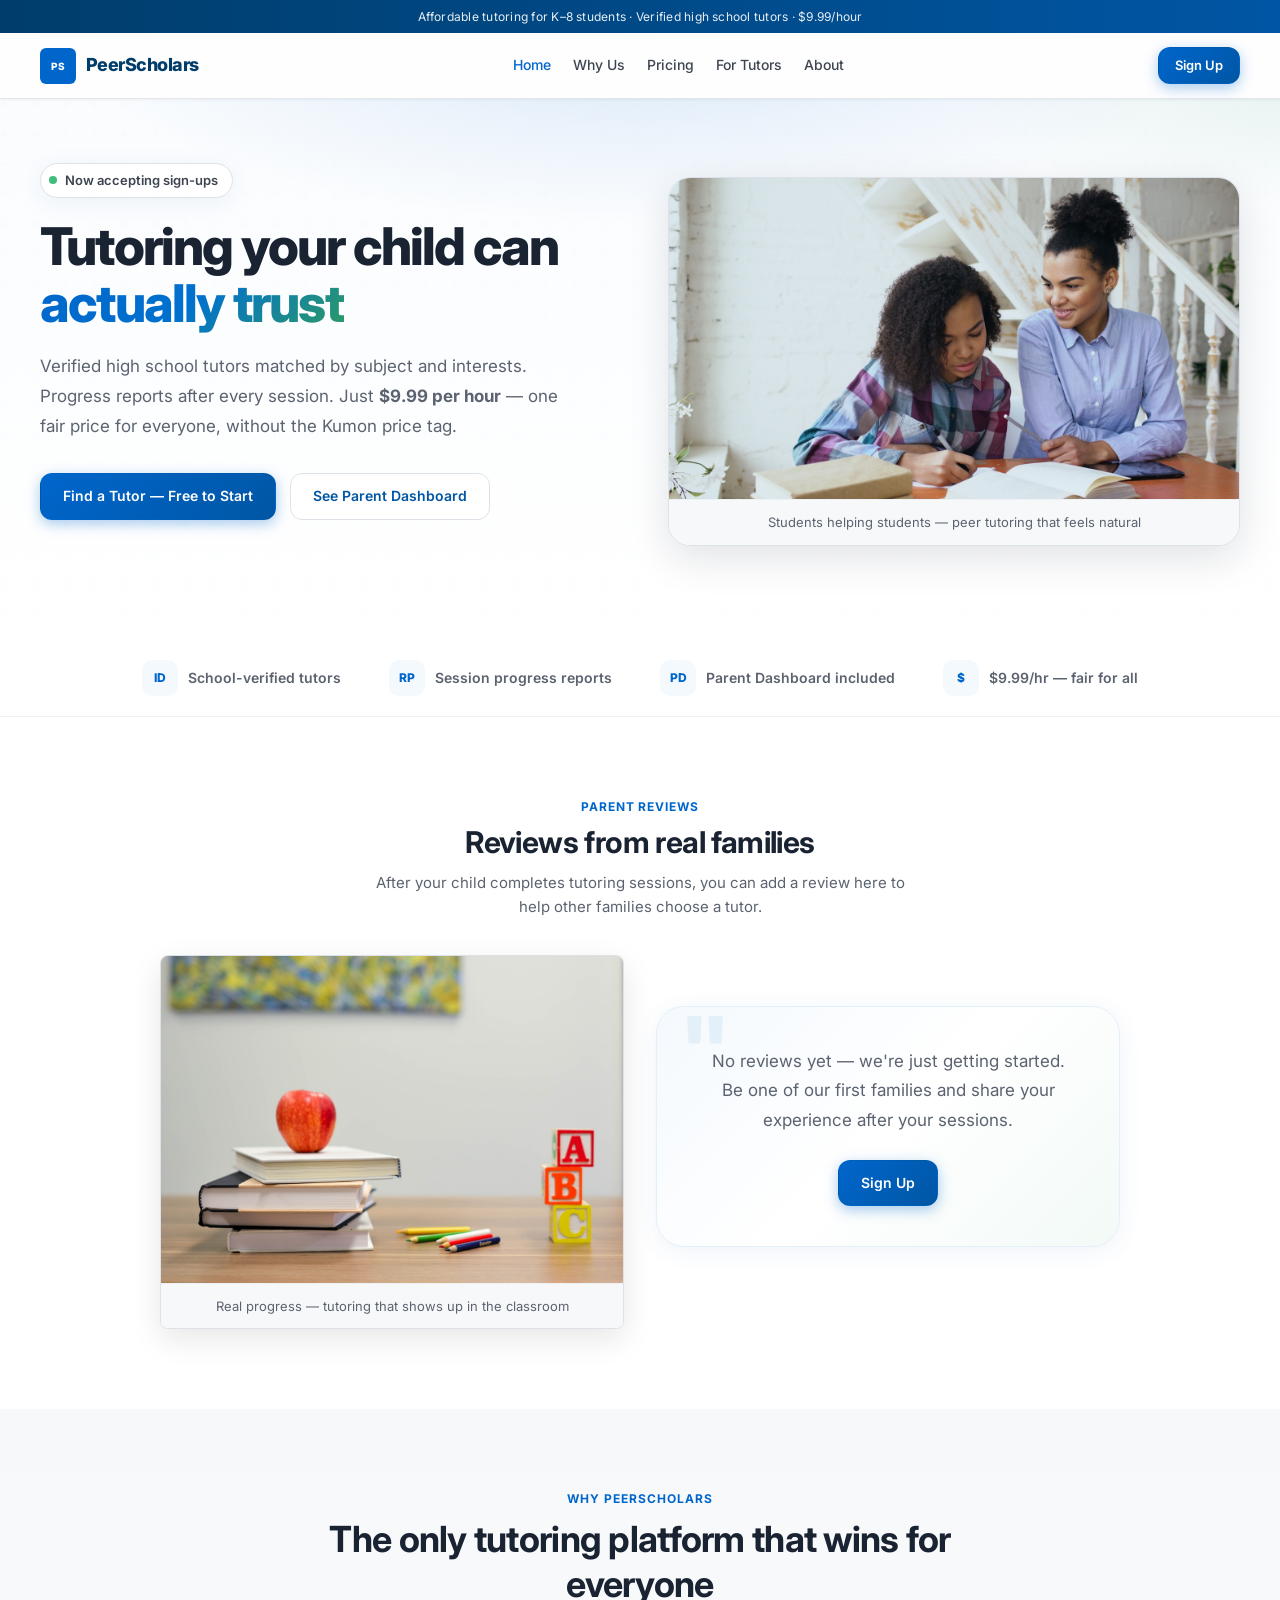
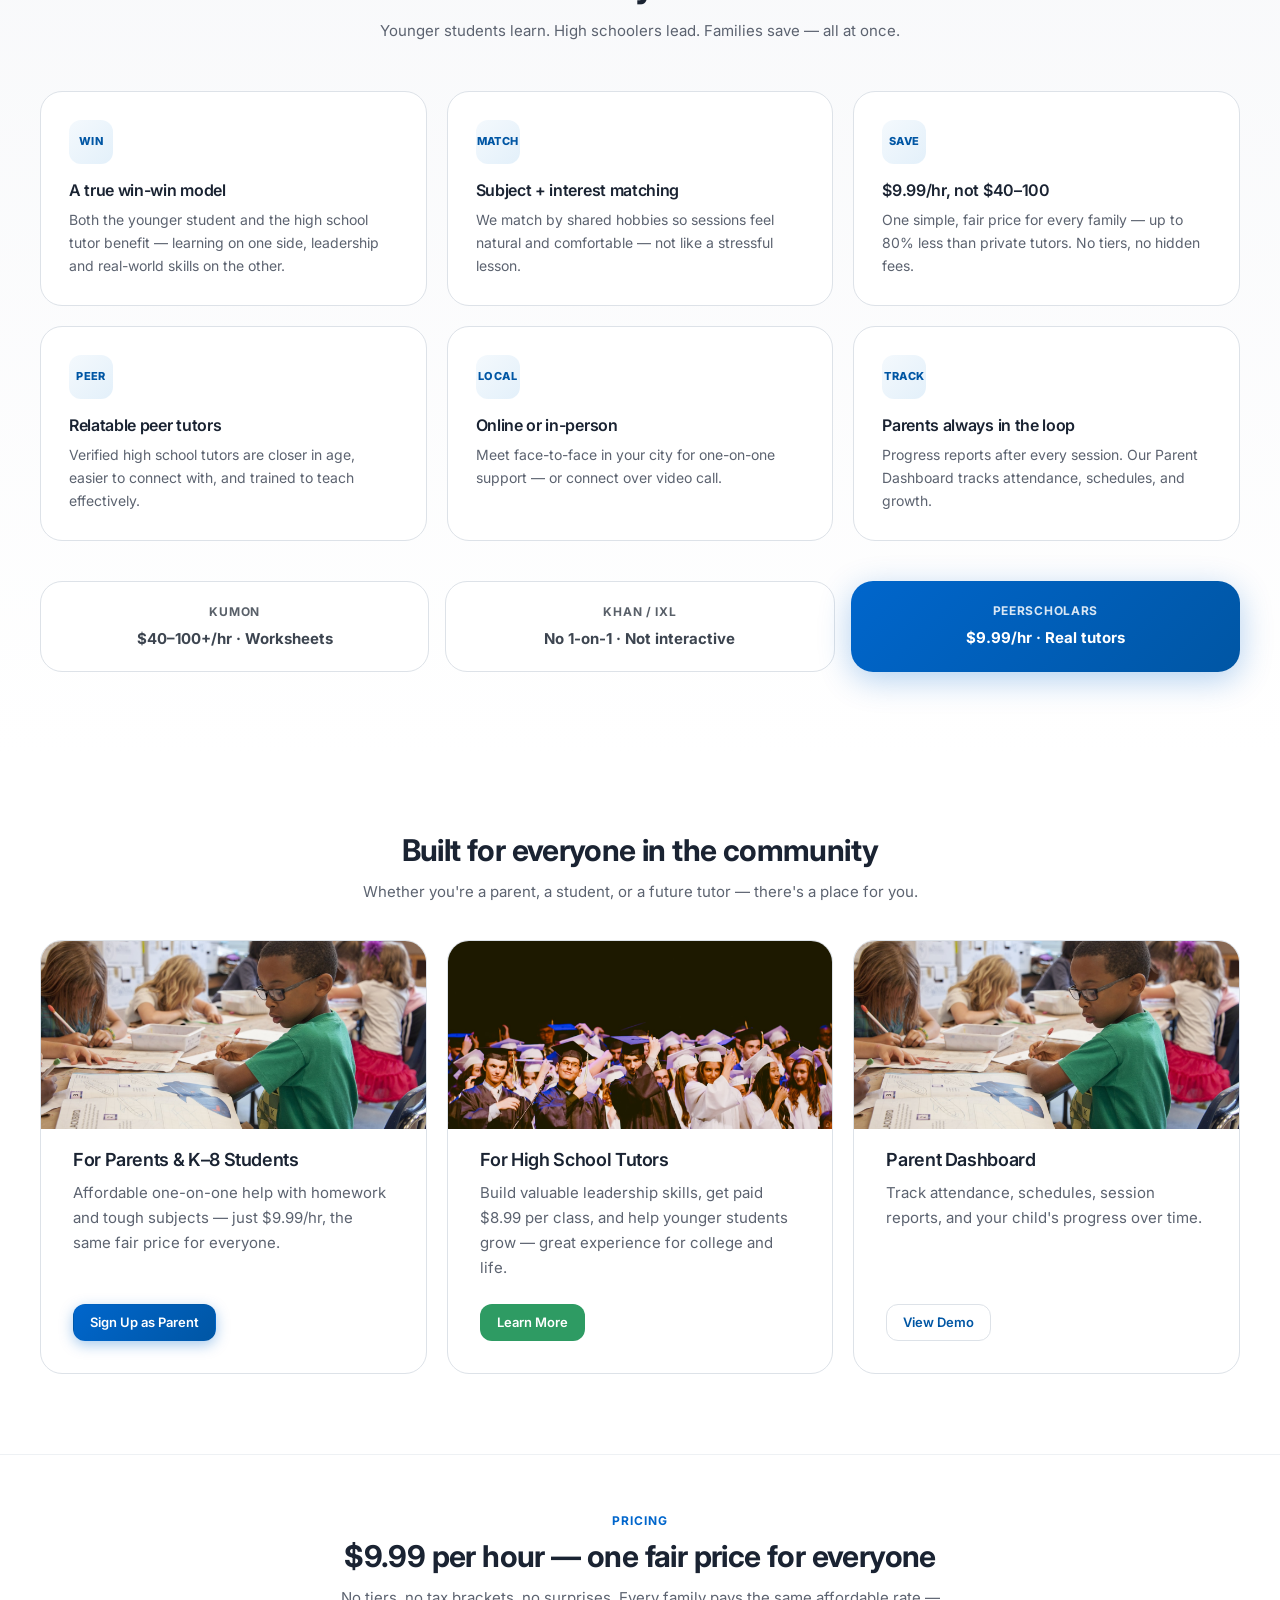
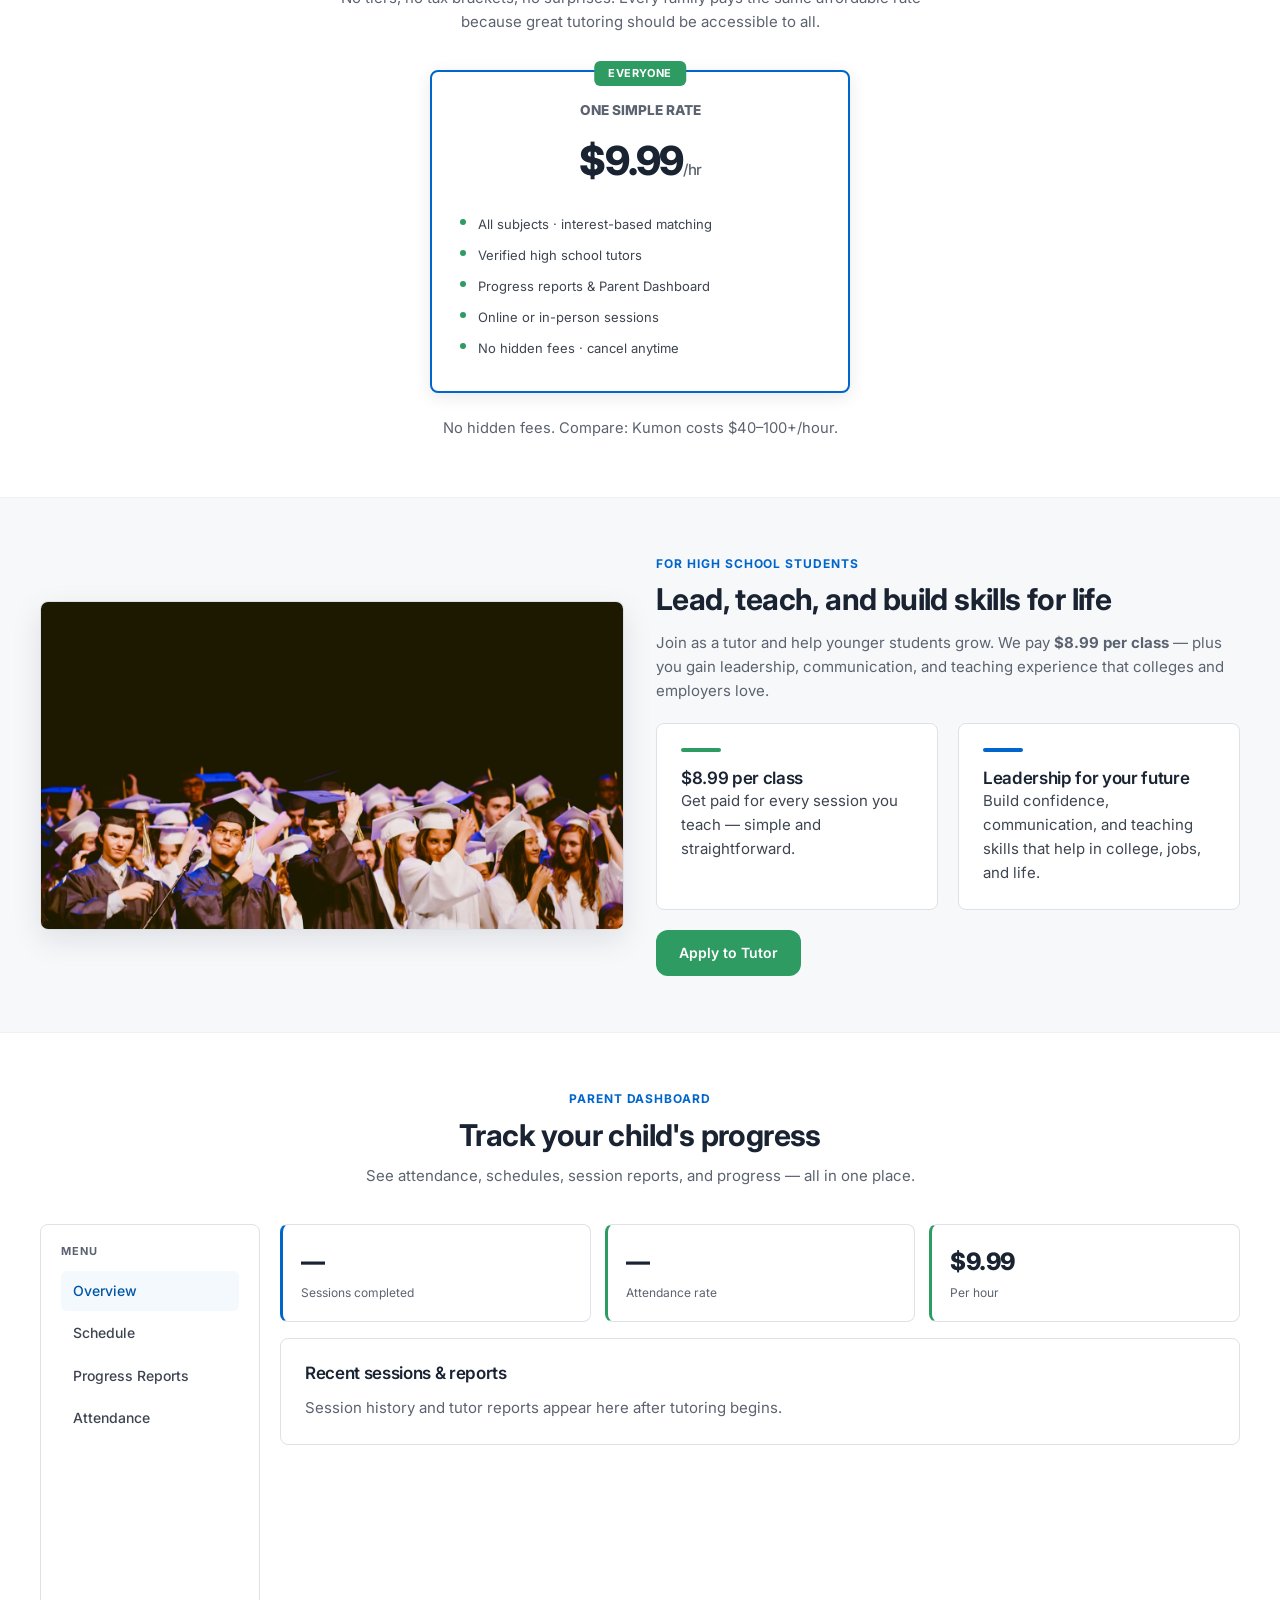
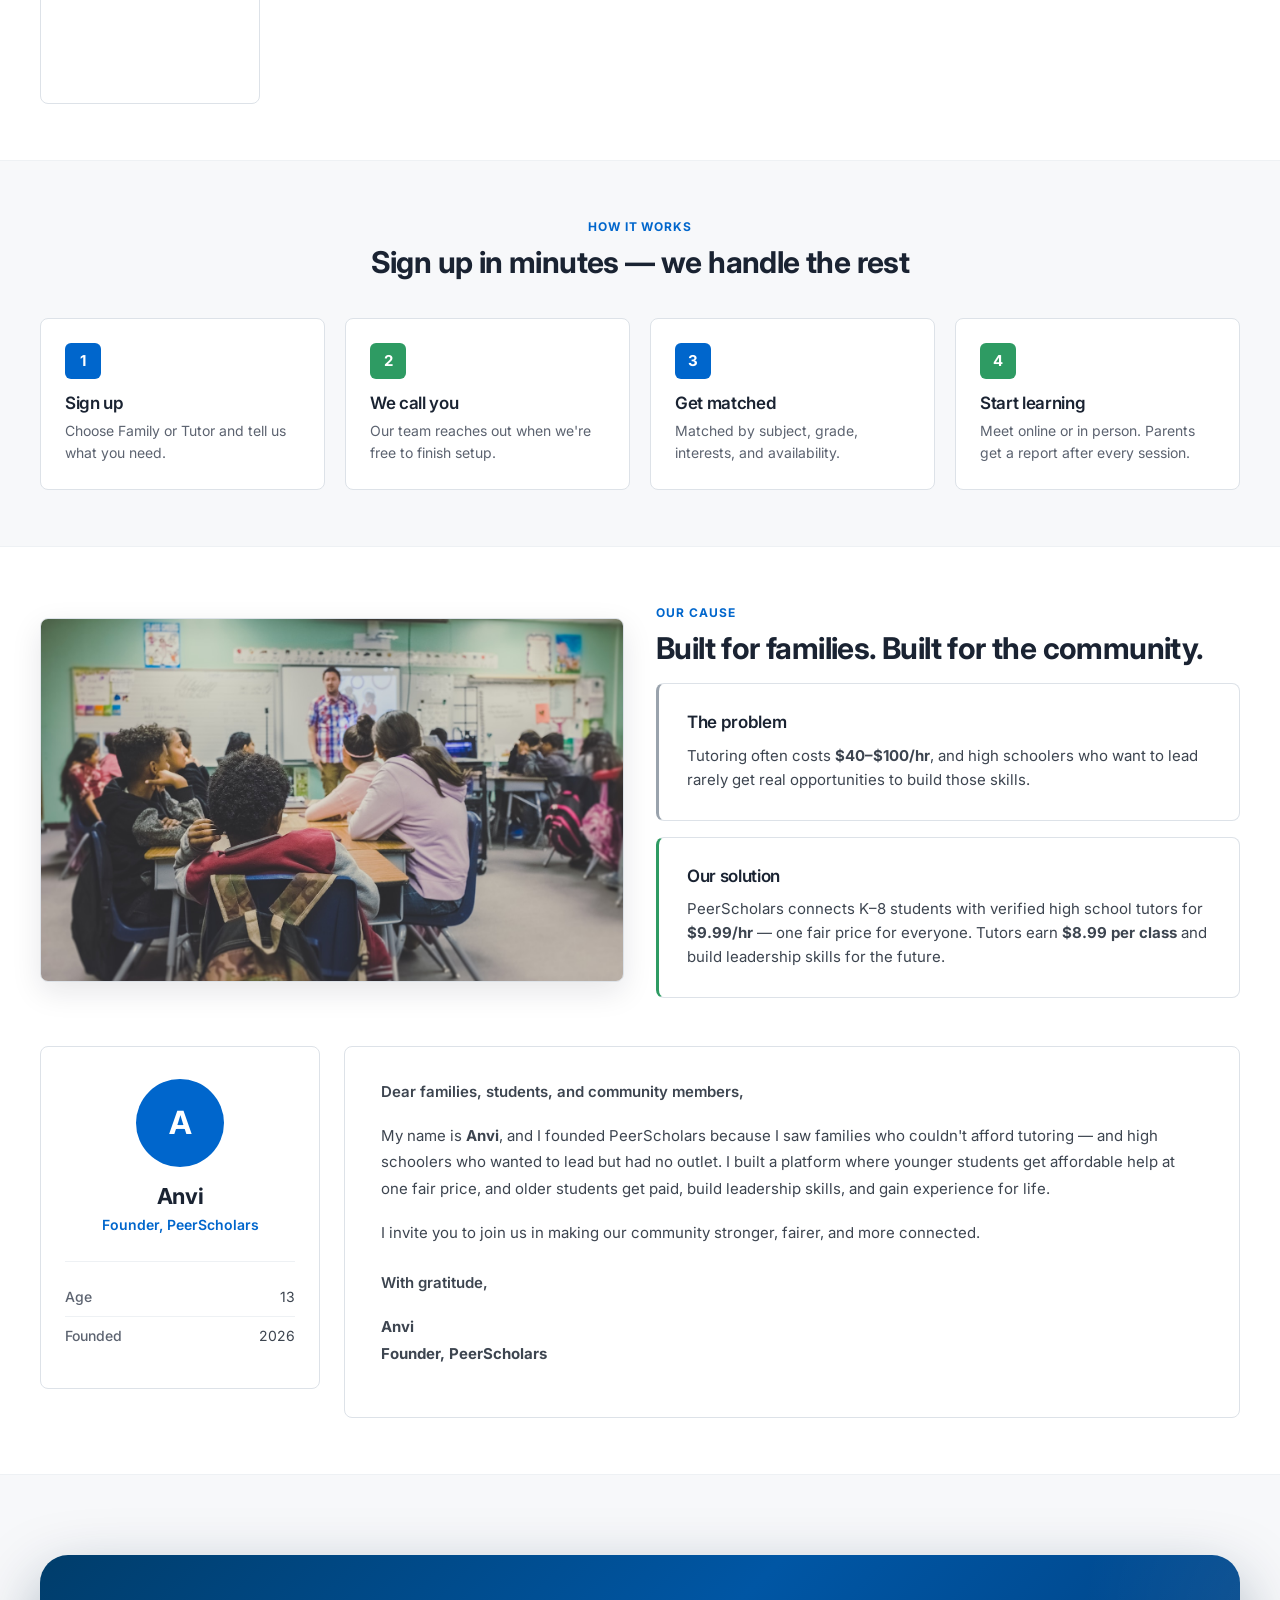
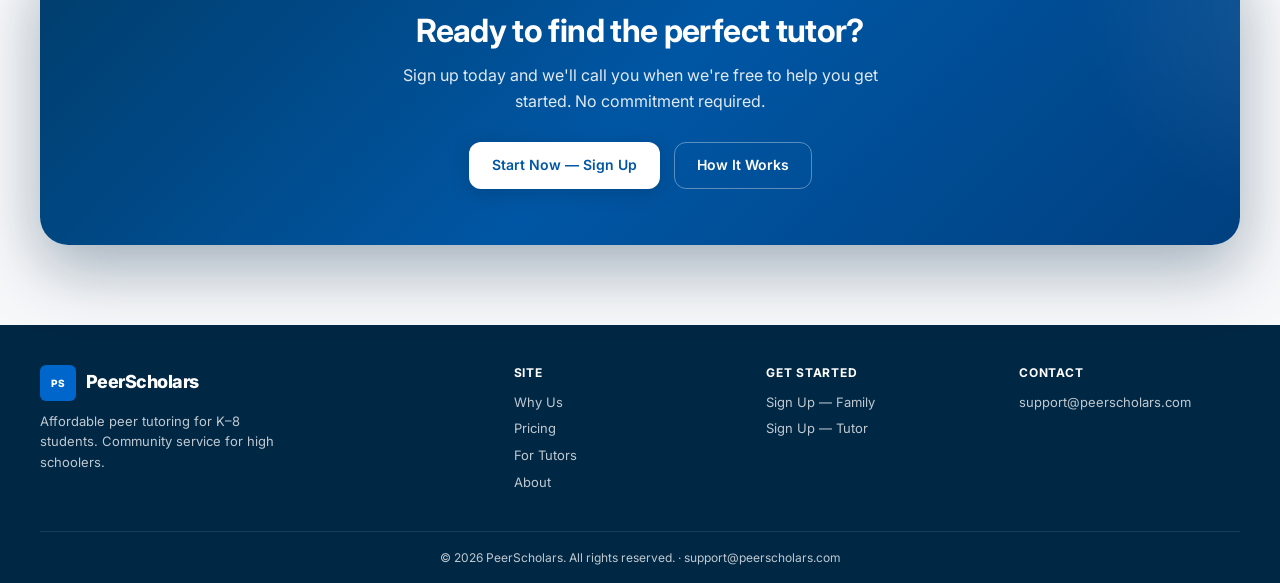
==== index.html @ 1a6745ff "Update pricing to $9.99/hr and tutor pay to $8.99 per class. Co-authored-by: Cursor <cursoragent@cur" ====
<!DOCTYPE html>
<html lang="en">
<head>
  <meta charset="UTF-8">
  <meta name="viewport" content="width=device-width, initial-scale=1.0">
  <title>PeerScholars — Affordable Peer Tutoring</title>
  <meta name="description" content="Verified high school tutors help K–8 students learn. $9.99/hr — one fair price for everyone. Interest-based matching and a Parent Dashboard.">
  <link rel="preconnect" href="https://fonts.googleapis.com">
  <link rel="preconnect" href="https://fonts.gstatic.com" crossorigin>
  <link href="https://fonts.googleapis.com/css2?family=Inter:wght@400;500;600;700;800&display=swap" rel="stylesheet">
  <link rel="stylesheet" href="css/styles.css">
  <link rel="stylesheet" href="css/home.css">
</head>
<body class="page-home">
  <div class="top-bar">Affordable tutoring for K–8 students · Verified high school tutors · $9.99/hour</div>
  <header class="site-header">
    <nav class="nav container">
      <a href="index.html" class="logo">
        <span class="logo-icon">PS</span>
        PeerScholars
      </a>
      <button class="nav-toggle" aria-label="Open menu" aria-expanded="false"><span></span><span></span><span></span></button>
      <div class="nav-center">
        <a href="index.html">Home</a>
        <a href="index.html#why-us">Why Us</a>
        <a href="index.html#pricing">Pricing</a>
        <a href="index.html#for-tutors">For Tutors</a>
        <a href="index.html#about">About</a>
      </div>
      <div class="nav-right">
        <a href="signup.html" class="btn btn-small btn-primary">Sign Up</a>
      </div>
    </nav>
  </header>

  <main>
    <!-- Hero -->
    <section class="home-hero-premium">
      <div class="container hero-inner">
        <div class="hero-content">
          <div class="hero-badge">
            <span class="hero-badge-dot"></span>
            Now accepting sign-ups
          </div>
          <h1 class="hero-title">
            Tutoring your child can <span class="gradient-text">actually trust</span>
          </h1>
          <p class="hero-subtitle">
            Verified high school tutors matched by subject and interests. Progress reports after every session. Just <strong>$9.99 per hour</strong> — one fair price for everyone, without the Kumon price tag.
          </p>
          <div class="hero-actions">
            <a href="signup.html" class="btn btn-primary">Find a Tutor — Free to Start</a>
            <a href="index.html#dashboard" class="btn btn-secondary">See Parent Dashboard</a>
          </div>
        </div>

        <div class="hero-preview">
          <div class="hero-preview-glow"></div>
          <figure class="hero-photo">
            <img src="images/hero-tutoring.png" alt="High school student helping a younger child with homework" fetchpriority="high" decoding="async">
            <figcaption class="photo-caption">Students helping students — peer tutoring that feels natural</figcaption>
          </figure>
        </div>
      </div>
    </section>

    <!-- Trust strip -->
    <div class="trust-strip">
      <div class="container trust-strip-inner">
        <div class="trust-item"><span class="trust-icon">ID</span> School-verified tutors</div>
        <div class="trust-item"><span class="trust-icon">RP</span> Session progress reports</div>
        <div class="trust-item"><span class="trust-icon">PD</span> Parent Dashboard included</div>
        <div class="trust-item"><span class="trust-icon">$</span> $9.99/hr — fair for all</div>
      </div>
    </div>

    <!-- Parent reviews -->
    <section class="reviews-premium" id="reviews">
      <div class="container">
        <div class="section-header reveal">
          <p class="eyebrow">Parent Reviews</p>
          <h2>Reviews from real families</h2>
          <p class="section-desc">After your child completes tutoring sessions, you can add a review here to help other families choose a tutor.</p>
        </div>

        <div class="reviews-layout reveal">
          <figure class="site-photo">
            <img src="images/tutor-success.png" alt="Student reading and learning outdoors">
            <figcaption class="photo-caption">Real progress — tutoring that shows up in the classroom</figcaption>
          </figure>
          <div class="review-spotlight" style="text-align:center;">
            <p style="font-size:1.0625rem;color:var(--text-light);line-height:1.75;">No reviews yet — we're just getting started. Be one of our first families and share your experience after your sessions.</p>
            <a href="signup.html" class="btn btn-primary" style="margin-top:1.5rem;">Sign Up</a>
          </div>
        </div>
      </div>
    </section>

    <!-- Why us -->
    <section id="why-us" class="why-premium">
      <div class="container">
        <div class="usp-banner-premium reveal">
          <p class="eyebrow">Why PeerScholars</p>
          <h2>The only tutoring platform that wins for everyone</h2>
          <p class="section-desc">Younger students learn. High schoolers lead. Families save — all at once.</p>
        </div>

        <div class="usp-grid-premium">
          <article class="usp-card-premium reveal">
            <div class="usp-card-icon">WIN</div>
            <h3>A true win-win model</h3>
            <p>Both the younger student and the high school tutor benefit — learning on one side, leadership and real-world skills on the other.</p>
          </article>
          <article class="usp-card-premium reveal reveal-delay-1">
            <div class="usp-card-icon">MATCH</div>
            <h3>Subject + interest matching</h3>
            <p>We match by shared hobbies so sessions feel natural and comfortable — not like a stressful lesson.</p>
          </article>
          <article class="usp-card-premium reveal reveal-delay-2">
            <div class="usp-card-icon">SAVE</div>
            <h3>$9.99/hr, not $40–100</h3>
            <p>One simple, fair price for every family — up to 80% less than private tutors. No tiers, no hidden fees.</p>
          </article>
          <article class="usp-card-premium reveal">
            <div class="usp-card-icon">PEER</div>
            <h3>Relatable peer tutors</h3>
            <p>Verified high school tutors are closer in age, easier to connect with, and trained to teach effectively.</p>
          </article>
          <article class="usp-card-premium reveal reveal-delay-1">
            <div class="usp-card-icon">LOCAL</div>
            <h3>Online or in-person</h3>
            <p>Meet face-to-face in your city for one-on-one support — or connect over video call.</p>
          </article>
          <article class="usp-card-premium reveal reveal-delay-2">
            <div class="usp-card-icon">TRACK</div>
            <h3>Parents always in the loop</h3>
            <p>Progress reports after every session. Our Parent Dashboard tracks attendance, schedules, and growth.</p>
          </article>
        </div>

        <div class="compare-strip reveal">
          <div class="compare-pill"><strong>Kumon</strong><span>$40–100+/hr · Worksheets</span></div>
          <div class="compare-pill"><strong>Khan / IXL</strong><span>No 1-on-1 · Not interactive</span></div>
          <div class="compare-pill featured"><strong>PeerScholars</strong><span>$9.99/hr · Real tutors</span></div>
        </div>
      </div>
    </section>

    <!-- Audience -->
    <section class="audience-section">
      <div class="container">
        <div class="section-header reveal">
          <h2>Built for everyone in the community</h2>
          <p class="section-desc">Whether you're a parent, a student, or a future tutor — there's a place for you.</p>
        </div>
        <div class="card-grid audience-grid">
          <article class="audience-card reveal">
            <figure class="audience-photo">
              <img src="images/parent-laptop.png" alt="Parent helping child with homework at home">
            </figure>
            <h3>For Parents &amp; K–8 Students</h3>
            <p>Affordable one-on-one help with homework and tough subjects — just $9.99/hr, the same fair price for everyone.</p>
            <a href="signup.html?role=family" class="btn btn-small btn-primary">Sign Up as Parent</a>
          </article>
          <article class="audience-card reveal reveal-delay-1">
            <figure class="audience-photo">
              <img src="images/graduation-group.png" alt="American high school graduates in caps and gowns">
            </figure>
            <h3>For High School Tutors</h3>
            <p>Build valuable leadership skills, get paid $8.99 per class, and help younger students grow — great experience for college and life.</p>
            <a href="index.html#for-tutors" class="btn btn-small btn-green">Learn More</a>
          </article>
          <article class="audience-card reveal reveal-delay-2">
            <figure class="audience-photo">
              <img src="images/parent-laptop.png" alt="Parent and child learning together on a laptop">
            </figure>
            <h3>Parent Dashboard</h3>
            <p>Track attendance, schedules, session reports, and your child's progress over time.</p>
            <a href="index.html#dashboard" class="btn btn-small btn-secondary">View Demo</a>
          </article>
        </div>
      </div>
    </section>

    <!-- Pricing -->
    <section id="pricing" class="section section-alt">
      <div class="container">
        <div class="section-header reveal">
          <p class="eyebrow">Pricing</p>
          <h2>$9.99 per hour — one fair price for everyone</h2>
          <p class="section-desc">No tiers, no tax brackets, no surprises. Every family pays the same affordable rate — because great tutoring should be accessible to all.</p>
        </div>
        <div class="pricing-cards reveal" style="max-width:420px;margin-inline:auto;">
          <div class="pricing-card featured">
            <div class="pricing-badge">Everyone</div>
            <div class="pricing-tier" style="font-weight:800;color:var(--text-light);font-size:0.85rem;text-transform:uppercase;margin-bottom:0.5rem;">One simple rate</div>
            <div class="pricing-amount">$9.99<span>/hr</span></div>
            <ul>
              <li>All subjects · interest-based matching</li>
              <li>Verified high school tutors</li>
              <li>Progress reports &amp; Parent Dashboard</li>
              <li>Online or in-person sessions</li>
              <li>No hidden fees · cancel anytime</li>
            </ul>
          </div>
        </div>
        <p style="text-align:center;color:var(--text-light);margin-top:1.5rem;font-size:0.92rem;">No hidden fees. Compare: Kumon costs $40–100+/hour.</p>
      </div>
    </section>

    <!-- For tutors -->
    <section id="for-tutors" class="section">
      <div class="container">
        <div class="split-photo-grid reveal">
          <figure class="site-photo">
            <img src="images/graduation-group.png" alt="American high school graduates in caps and gowns">
          </figure>
          <div>
            <p class="eyebrow">For High School Students</p>
            <h2>Lead, teach, and build skills for life</h2>
            <p style="color:var(--text-light);margin:0.75rem 0 1.25rem;">Join as a tutor and help younger students grow. We pay <strong>$8.99 per class</strong> — plus you gain leadership, communication, and teaching experience that colleges and employers love.</p>
            <div class="card-grid" style="margin-top:1rem;">
              <article class="card"><div class="feature-icon icon-green"></div><h3>$8.99 per class</h3><p>Get paid for every session you teach — simple and straightforward.</p></article>
              <article class="card"><div class="feature-icon icon-blue"></div><h3>Leadership for your future</h3><p>Build confidence, communication, and teaching skills that help in college, jobs, and life.</p></article>
            </div>
            <a href="signup.html?role=tutor" class="btn btn-green" style="margin-top:1.25rem;">Apply to Tutor</a>
          </div>
        </div>
      </div>
    </section>

    <!-- Parent dashboard -->
    <section id="dashboard" class="section section-alt">
      <div class="container">
        <div class="section-header reveal">
          <p class="eyebrow">Parent Dashboard</p>
          <h2>Track your child's progress</h2>
          <p class="section-desc">See attendance, schedules, session reports, and progress — all in one place.</p>
        </div>
        <div class="dashboard-layout reveal">
          <aside class="dashboard-sidebar">
            <h3>Menu</h3>
            <ul class="dashboard-nav">
              <li><a href="#" class="active">Overview</a></li>
              <li><a href="#">Schedule</a></li>
              <li><a href="#">Progress Reports</a></li>
              <li><a href="#">Attendance</a></li>
            </ul>
          </aside>
          <div class="dashboard-main">
            <div class="dashboard-stats">
              <div class="stat-card"><div class="num">—</div><div class="lbl">Sessions completed</div></div>
              <div class="stat-card green"><div class="num">—</div><div class="lbl">Attendance rate</div></div>
              <div class="stat-card green"><div class="num">$9.99</div><div class="lbl">Per hour</div></div>
            </div>
            <div class="card">
              <h3 style="margin-bottom:0.75rem;">Recent sessions &amp; reports</h3>
              <p style="color:var(--text-light);font-size:0.9375rem;">Session history and tutor reports appear here after tutoring begins.</p>
            </div>
          </div>
        </div>
      </div>
    </section>

    <!-- How it works -->
    <section id="how-it-works" class="section">
      <div class="container">
        <div class="section-header reveal">
          <p class="eyebrow">How It Works</p>
          <h2>Sign up in minutes — we handle the rest</h2>
        </div>
        <div class="steps reveal">
          <div class="step"><div class="step-num blue">1</div><h3>Sign up</h3><p>Choose Family or Tutor and tell us what you need.</p></div>
          <div class="step"><div class="step-num green">2</div><h3>We call you</h3><p>Our team reaches out when we're free to finish setup.</p></div>
          <div class="step"><div class="step-num blue">3</div><h3>Get matched</h3><p>Matched by subject, grade, interests, and availability.</p></div>
          <div class="step"><div class="step-num green">4</div><h3>Start learning</h3><p>Meet online or in person. Parents get a report after every session.</p></div>
        </div>
      </div>
    </section>

    <!-- About: mission + founder -->
    <section id="about" class="section section-alt">
      <div class="container">
        <div class="split-photo-grid reveal">
          <figure class="site-photo">
            <img src="images/community-classroom.png" alt="Students learning together in a bright classroom">
          </figure>
          <div>
            <p class="eyebrow">Our Cause</p>
            <h2>Built for families. Built for the community.</h2>
            <div class="problem-box" style="margin-top:1rem;">
              <h3>The problem</h3>
              <p>Tutoring often costs <strong>$40–$100/hr</strong>, and high schoolers who want to lead rarely get real opportunities to build those skills.</p>
            </div>
            <div class="solution-box" style="margin-top:1rem;">
              <h3>Our solution</h3>
              <p>PeerScholars connects K–8 students with verified high school tutors for <strong>$9.99/hr</strong> — one fair price for everyone. Tutors earn <strong>$8.99 per class</strong> and build leadership skills for the future.</p>
            </div>
          </div>
        </div>

        <div class="founder-layout reveal" style="margin-top:3rem;">
          <aside class="founder-sidebar card">
            <div class="founder-avatar">A</div>
            <h2>Anvi</h2>
            <p class="founder-role">Founder, PeerScholars</p>
            <ul class="founder-meta">
              <li><span>Age</span>13</li>
              <li><span>Founded</span>2026</li>
            </ul>
          </aside>
          <article class="founder-letter card">
            <p class="founder-greeting">Dear families, students, and community members,</p>
            <p>My name is <strong>Anvi</strong>, and I founded PeerScholars because I saw families who couldn't afford tutoring — and high schoolers who wanted to lead but had no outlet. I built a platform where younger students get affordable help at one fair price, and older students get paid, build leadership skills, and gain experience for life.</p>
            <p>I invite you to join us in making our community stronger, fairer, and more connected.</p>
            <p class="founder-signoff">With gratitude,</p>
            <p class="founder-signature">Anvi<br><span>Founder, PeerScholars</span></p>
          </article>
        </div>
      </div>
    </section>

    <!-- CTA -->
    <section class="cta-premium">
      <div class="container reveal">
        <div class="cta-card">
          <h2>Ready to find the perfect tutor?</h2>
          <p>Sign up today and we'll call you when we're free to help you get started. No commitment required.</p>
          <div class="cta-actions">
            <a href="signup.html" class="btn btn-primary">Start Now — Sign Up</a>
            <a href="index.html#how-it-works" class="btn btn-secondary">How It Works</a>
          </div>
        </div>
      </div>
    </section>
  </main>

  <footer class="site-footer">
    <div class="container footer-grid">
      <div class="footer-brand">
        <a href="index.html" class="logo"><span class="logo-icon">PS</span>PeerScholars</a>
        <p>Affordable peer tutoring for K–8 students. Community service for high schoolers.</p>
      </div>
      <div class="footer-links"><h4>Site</h4>
        <a href="index.html#why-us">Why Us</a><a href="index.html#pricing">Pricing</a><a href="index.html#for-tutors">For Tutors</a><a href="index.html#about">About</a>
      </div>
      <div class="footer-links"><h4>Get Started</h4>
        <a href="signup.html?role=family">Sign Up — Family</a><a href="signup.html?role=tutor">Sign Up — Tutor</a>
      </div>
      <div class="footer-links"><h4>Contact</h4>
        <a href="mailto:support@peerscholars.com">support@peerscholars.com</a>
      </div>
    </div>
    <div class="container footer-bottom"><p>&copy; 2026 PeerScholars. All rights reserved. · <a href="mailto:support@peerscholars.com" style="color:inherit;">support@peerscholars.com</a></p></div>
  </footer>
  <script src="js/main.js"></script>
  <script src="js/home.js"></script>
</body>
</html>
---- css/styles.css ----
/* PeerScholars — Corporate Blue & Green Theme */

:root {
  --blue-900: #002744;
  --blue-800: #003D6B;
  --blue-700: #0056A4;
  --blue-600: #0066CC;
  --blue-500: #0071CE;
  --blue-100: #E3F0FA;
  --blue-50: #F4F9FD;
  --green-700: #1A6B42;
  --green-600: #2E9B63;
  --green-500: #3DBE7A;
  --green-100: #E6F5ED;
  --green-50: #F2FAF6;
  --gray-50: #F7F8FA;
  --gray-100: #EEF1F4;
  --gray-200: #DDE2E8;
  --gray-400: #9AA3AD;
  --gray-600: #5C6370;
  --gray-900: #1A2332;
  --white: #FFFFFF;
  --text: #3D4550;
  --text-light: #5C6370;
  --text-dark: #1A2332;
  --shadow: rgba(26, 35, 50, 0.06);
  --shadow-md: rgba(26, 35, 50, 0.1);
  --radius: 8px;
  --radius-sm: 6px;
  --font: 'Inter', system-ui, -apple-system, sans-serif;
}

*, *::before, *::after { box-sizing: border-box; margin: 0; padding: 0; }
html { scroll-behavior: smooth; }
body {
  font-family: var(--font);
  color: var(--text);
  background: var(--gray-50);
  line-height: 1.6;
  font-size: 0.9375rem;
  min-height: 100vh;
  display: flex;
  flex-direction: column;
  -webkit-font-smoothing: antialiased;
}
main { flex: 1; }
a { color: inherit; text-decoration: none; }
ul { list-style: none; }

.container { width: min(1200px, 94vw); margin-inline: auto; }

h1, h2, h3, h4 {
  color: var(--text-dark);
  line-height: 1.25;
  font-weight: 700;
  letter-spacing: -0.02em;
}
h1 { font-size: clamp(1.75rem, 4vw, 2.5rem); font-weight: 800; }
h2 { font-size: clamp(1.35rem, 3vw, 1.875rem); }
h3 { font-size: 1.0625rem; font-weight: 600; }

.eyebrow {
  font-size: 0.75rem;
  font-weight: 700;
  text-transform: uppercase;
  letter-spacing: 0.08em;
  color: var(--blue-600);
  margin-bottom: 0.5rem;
}

.section { padding: 3.5rem 0; }
.section-alt { background: var(--white); border-top: 1px solid var(--gray-100); border-bottom: 1px solid var(--gray-100); }
.section-header { text-align: center; margin-bottom: 2.25rem; max-width: 640px; margin-inline: auto; }
.section-desc { color: var(--text-light); margin-top: 0.625rem; font-size: 0.9375rem; }

/* Buttons */
.btn {
  display: inline-flex;
  align-items: center;
  justify-content: center;
  padding: 0.6875rem 1.375rem;
  border-radius: var(--radius-sm);
  font-weight: 600;
  font-size: 0.875rem;
  border: 1px solid transparent;
  cursor: pointer;
  transition: background 0.15s, border-color 0.15s, box-shadow 0.15s;
  font-family: var(--font);
}
.btn:hover { box-shadow: 0 2px 8px var(--shadow-md); }
.btn-primary { background: var(--blue-600); color: var(--white); }
.btn-primary:hover { background: var(--blue-700); }
.btn-secondary { background: var(--white); color: var(--blue-700); border-color: var(--gray-200); }
.btn-secondary:hover { border-color: var(--blue-600); background: var(--blue-50); }
.btn-green { background: var(--green-600); color: var(--white); }
.btn-green:hover { background: var(--green-700); }
.btn-small { padding: 0.4375rem 1rem; font-size: 0.8125rem; }
.btn-full { width: 100%; }

/* Header — corporate style */
.top-bar {
  background: var(--blue-800);
  color: rgba(255,255,255,0.9);
  font-size: 0.75rem;
  padding: 0.4375rem 0;
  text-align: center;
}
.site-header {
  position: sticky;
  top: 0;
  z-index: 200;
  background: var(--white);
  border-bottom: 1px solid var(--gray-200);
  box-shadow: 0 1px 3px var(--shadow);
}
.nav {
  display: flex;
  align-items: center;
  justify-content: space-between;
  padding: 0.875rem 0;
  gap: 1rem;
}
.logo {
  display: flex;
  align-items: center;
  gap: 0.625rem;
  font-weight: 800;
  font-size: 1.125rem;
  color: var(--blue-800);
  flex-shrink: 0;
  letter-spacing: -0.03em;
}
.logo-icon {
  width: 36px;
  height: 36px;
  background: var(--blue-600);
  border-radius: var(--radius-sm);
  display: flex;
  align-items: center;
  justify-content: center;
  font-size: 0.625rem;
  font-weight: 800;
  color: var(--white);
  letter-spacing: 0;
}
.nav-center {
  display: flex;
  align-items: center;
  gap: 1.375rem;
  flex-wrap: wrap;
}
.nav-center a {
  font-weight: 500;
  font-size: 0.875rem;
  color: var(--text);
  transition: color 0.15s;
}
.nav-center a:hover, .nav-center a.active { color: var(--blue-600); }
.nav-right { display: flex; align-items: center; gap: 0.5rem; flex-shrink: 0; }
.nav-toggle {
  display: none;
  flex-direction: column;
  gap: 5px;
  background: none;
  border: none;
  cursor: pointer;
  padding: 4px;
}
.nav-toggle span {
  width: 22px; height: 2px;
  background: var(--text-dark);
  border-radius: 1px;
  transition: transform 0.3s, opacity 0.3s;
}

/* Page hero */
.page-hero {
  padding: 2.75rem 0 2.25rem;
  background: var(--white);
  border-bottom: 1px solid var(--gray-100);
}
.page-hero.compact { padding: 2rem 0 1.5rem; }
.page-hero h1 { margin-bottom: 0.625rem; }
.page-hero p { color: var(--text-light); font-size: 1rem; max-width: 600px; }
.page-hero.center { text-align: center; }
.page-hero.center p { margin-inline: auto; }

/* Cards */
.card {
  background: var(--white);
  border-radius: var(--radius);
  padding: 1.5rem;
  border: 1px solid var(--gray-200);
  transition: box-shadow 0.15s, border-color 0.15s;
}
.card:hover { box-shadow: 0 4px 12px var(--shadow); border-color: var(--gray-200); }
.card-grid {
  display: grid;
  grid-template-columns: repeat(auto-fit, minmax(280px, 1fr));
  gap: 1.25rem;
}

/* Reviews */
.reviews-featured { margin-bottom: 1.5rem; }
.review-featured-card {
  background: var(--blue-50);
  border: 1px solid var(--blue-100);
  padding: 2rem;
  text-align: center;
  max-width: 780px;
  margin-inline: auto;
  border-radius: var(--radius);
}
.review-featured-card blockquote {
  font-size: 1.0625rem;
  color: var(--text-dark);
  line-height: 1.7;
}
.stars { color: #F59E0B; letter-spacing: 1px; margin-bottom: 0.625rem; font-size: 0.875rem; }
.review-author {
  display: flex;
  align-items: center;
  gap: 0.75rem;
  margin-top: 1.25rem;
}
.review-featured-card .review-author { justify-content: center; }
.author-avatar {
  width: 40px; height: 40px;
  border-radius: 50%;
  display: flex; align-items: center; justify-content: center;
  font-weight: 700; font-size: 0.75rem;
  color: var(--white);
}
.avatar-blue { background: var(--blue-600); }
.avatar-green { background: var(--green-600); }
.review-author cite { font-style: normal; font-weight: 600; display: block; font-size: 0.875rem; }
.review-author span { font-size: 0.8125rem; color: var(--text-light); }
.review-card blockquote { font-size: 0.875rem; margin-bottom: 1rem; line-height: 1.65; color: var(--text); }

/* Steps */
.steps { display: grid; grid-template-columns: repeat(auto-fit, minmax(220px, 1fr)); gap: 1.25rem; }
.step {
  padding: 1.5rem;
  background: var(--white);
  border-radius: var(--radius);
  border: 1px solid var(--gray-200);
}
.step-num {
  width: 36px; height: 36px;
  margin-bottom: 0.875rem;
  border-radius: var(--radius-sm);
  display: flex; align-items: center; justify-content: center;
  font-weight: 700;
  font-size: 0.9375rem;
  color: var(--white);
}
.step-num.blue { background: var(--blue-600); }
.step-num.green { background: var(--green-600); }
.step p { color: var(--text-light); font-size: 0.875rem; margin-top: 0.375rem; }

/* Demo screen */
.demo-screen {
  background: var(--white);
  border-radius: var(--radius);
  overflow: hidden;
  border: 1px solid var(--gray-200);
  box-shadow: 0 4px 16px var(--shadow);
}
.demo-topbar {
  background: var(--blue-800);
  padding: 0.625rem 1rem;
  display: flex;
  align-items: center;
  gap: 0.375rem;
}
.demo-dot { width: 8px; height: 8px; border-radius: 50%; background: rgba(255,255,255,0.35); }
.demo-body { padding: 1.25rem; }
.demo-row {
  display: flex;
  align-items: center;
  justify-content: space-between;
  gap: 1rem;
  padding: 0.75rem 0.875rem;
  border-radius: var(--radius-sm);
  margin-bottom: 0.5rem;
  background: var(--gray-50);
  border: 1px solid var(--gray-100);
}
.demo-row.highlight { background: var(--green-50); border-color: var(--green-100); }
.demo-avatar {
  width: 36px; height: 36px;
  border-radius: 50%;
  background: var(--blue-600);
  display: flex; align-items: center; justify-content: center;
  font-weight: 700; font-size: 0.6875rem;
  color: var(--white);
  flex-shrink: 0;
}
.demo-label { font-size: 0.75rem; color: var(--text-light); text-transform: uppercase; letter-spacing: 0.04em; font-weight: 500; }
.demo-value { font-weight: 600; font-size: 0.875rem; color: var(--text-dark); }

/* Comparison table */
.compare-table {
  width: 100%;
  border-collapse: collapse;
  background: var(--white);
  border: 1px solid var(--gray-200);
  border-radius: var(--radius);
  overflow: hidden;
}
.compare-table th, .compare-table td {
  padding: 0.875rem 1.125rem;
  text-align: left;
  border-bottom: 1px solid var(--gray-100);
  font-size: 0.875rem;
}
.compare-table th { background: var(--blue-800); color: var(--white); font-weight: 600; }
.compare-table tr:last-child td { border-bottom: none; }
.compare-table tr:nth-child(even) td { background: var(--gray-50); }
.compare-table .yes { color: var(--green-700); font-weight: 600; }
.compare-table .no { color: var(--gray-400); }

/* Pricing */
.pricing-cards {
  display: grid;
  grid-template-columns: repeat(auto-fit, minmax(260px, 1fr));
  gap: 1.25rem;
}
.pricing-card {
  background: var(--white);
  border-radius: var(--radius);
  padding: 1.75rem;
  text-align: center;
  border: 1px solid var(--gray-200);
  position: relative;
}
.pricing-card.featured {
  border-color: var(--blue-600);
  border-width: 2px;
  box-shadow: 0 4px 16px var(--shadow-md);
}
.pricing-badge {
  position: absolute;
  top: -11px; left: 50%;
  transform: translateX(-50%);
  background: var(--green-600);
  color: var(--white);
  font-size: 0.6875rem;
  font-weight: 700;
  padding: 0.25rem 0.875rem;
  border-radius: var(--radius-sm);
  text-transform: uppercase;
  letter-spacing: 0.04em;
}
.pricing-amount {
  font-size: 2.5rem;
  font-weight: 800;
  color: var(--text-dark);
  letter-spacing: -0.03em;
}
.pricing-amount span { font-size: 0.9375rem; color: var(--text-light); font-weight: 500; }
.pricing-card ul { text-align: left; margin-top: 1rem; }
.pricing-card li {
  font-size: 0.8125rem;
  padding: 0.3125rem 0 0.3125rem 1.125rem;
  position: relative;
  color: var(--text);
}
.pricing-card li::before {
  content: '';
  position: absolute;
  left: 0; top: 0.625rem;
  width: 6px; height: 6px;
  border-radius: 50%;
  background: var(--green-600);
}

/* Dashboard */
.dashboard-layout {
  display: grid;
  grid-template-columns: 220px 1fr;
  gap: 1.25rem;
  min-height: 480px;
}
.dashboard-sidebar {
  background: var(--white);
  border-radius: var(--radius);
  padding: 1.25rem;
  border: 1px solid var(--gray-200);
}
.dashboard-sidebar h3 {
  font-size: 0.6875rem;
  text-transform: uppercase;
  letter-spacing: 0.08em;
  color: var(--text-light);
  margin-bottom: 0.75rem;
  font-weight: 700;
}
.dashboard-nav li a {
  display: block;
  padding: 0.5625rem 0.75rem;
  border-radius: var(--radius-sm);
  font-weight: 500;
  font-size: 0.875rem;
  margin-bottom: 0.125rem;
  color: var(--text);
  transition: background 0.15s, color 0.15s;
}
.dashboard-nav li a:hover, .dashboard-nav li a.active {
  background: var(--blue-50);
  color: var(--blue-700);
}
.dashboard-main { display: flex; flex-direction: column; gap: 1rem; }
.dashboard-stats {
  display: grid;
  grid-template-columns: repeat(auto-fit, minmax(130px, 1fr));
  gap: 0.875rem;
}
.stat-card {
  background: var(--white);
  border-radius: var(--radius);
  padding: 1.125rem;
  border: 1px solid var(--gray-200);
  border-left: 3px solid var(--blue-600);
}
.stat-card.green { border-left-color: var(--green-600); }
.stat-card .num { font-size: 1.5rem; font-weight: 800; color: var(--text-dark); letter-spacing: -0.02em; }
.stat-card .lbl { font-size: 0.75rem; color: var(--text-light); margin-top: 0.125rem; }
.progress-bar-wrap {
  background: var(--gray-100);
  border-radius: 4px;
  height: 8px;
  overflow: hidden;
  margin-top: 0.4375rem;
}
.progress-bar {
  height: 100%;
  border-radius: 4px;
  background: var(--green-600);
}
.session-list li {
  display: flex;
  justify-content: space-between;
  align-items: flex-start;
  gap: 1rem;
  padding: 0.875rem 0;
  border-bottom: 1px solid var(--gray-100);
  font-size: 0.875rem;
}
.session-list li:last-child { border-bottom: none; }
.badge {
  font-size: 0.6875rem;
  font-weight: 600;
  padding: 0.1875rem 0.5625rem;
  border-radius: var(--radius-sm);
  white-space: nowrap;
  text-transform: uppercase;
  letter-spacing: 0.03em;
}
.badge-green { background: var(--green-100); color: var(--green-700); }
.badge-blue { background: var(--blue-100); color: var(--blue-700); }

/* Forms */
.form-page { max-width: 520px; margin-inline: auto; }
.form-card {
  background: var(--white);
  border-radius: var(--radius);
  padding: 2rem;
  border: 1px solid var(--gray-200);
  box-shadow: 0 2px 8px var(--shadow);
}
.form-row { margin-bottom: 1rem; }
.form-row label {
  display: block;
  font-weight: 600;
  font-size: 0.8125rem;
  margin-bottom: 0.3125rem;
  color: var(--text-dark);
}
.form-row input, .form-row select, .form-row textarea {
  width: 100%;
  padding: 0.6875rem 0.875rem;
  border: 1px solid var(--gray-200);
  border-radius: var(--radius-sm);
  font-family: var(--font);
  font-size: 0.9375rem;
  background: var(--white);
  transition: border-color 0.15s, box-shadow 0.15s;
}
.form-row input:focus, .form-row select:focus, .form-row textarea:focus {
  outline: none;
  border-color: var(--blue-600);
  box-shadow: 0 0 0 3px rgba(0, 102, 204, 0.12);
}
.form-row.half { display: grid; grid-template-columns: 1fr 1fr; gap: 0.875rem; }
.form-note {
  text-align: center;
  margin-top: 1rem;
  padding: 0.75rem;
  background: var(--green-50);
  border: 1px solid var(--green-100);
  border-radius: var(--radius-sm);
  font-weight: 600;
  font-size: 0.875rem;
  color: var(--green-700);
}
.form-divider {
  text-align: center;
  margin: 1.25rem 0;
  color: var(--text-light);
  font-size: 0.8125rem;
  font-weight: 600;
  text-transform: uppercase;
  letter-spacing: 0.06em;
}
.signup-role-picker {
  display: grid;
  grid-template-columns: 1fr 1fr;
  gap: 1rem;
  margin-bottom: 0.5rem;
}
.signup-role-btn {
  display: flex;
  flex-direction: column;
  align-items: center;
  gap: 0.5rem;
  padding: 1.5rem 1rem;
  border: 2px solid var(--gray-200);
  border-radius: var(--radius);
  background: var(--white);
  font-family: var(--font);
  font-size: 0.9375rem;
  font-weight: 700;
  color: var(--text-dark);
  cursor: pointer;
  transition: border-color 0.15s, background 0.15s, box-shadow 0.15s;
}
.signup-role-btn:hover {
  border-color: var(--blue-400);
  background: var(--blue-50);
}
.signup-role-btn.is-selected,
.signup-role-btn:focus-visible {
  border-color: var(--blue-600);
  background: var(--blue-50);
  box-shadow: 0 0 0 3px rgba(0, 102, 204, 0.12);
  outline: none;
}
.signup-role-btn .role-icon {
  font-size: 1.75rem;
  line-height: 1;
}
.signup-role-btn .role-desc {
  font-size: 0.8125rem;
  font-weight: 500;
  color: var(--text-light);
  text-align: center;
  line-height: 1.4;
}
.signup-back {
  display: inline-block;
  margin-bottom: 1rem;
  font-size: 0.875rem;
  font-weight: 600;
  color: var(--blue-600);
  background: none;
  border: none;
  padding: 0;
  cursor: pointer;
  font-family: var(--font);
}
.signup-back:hover { text-decoration: underline; }
.checkbox-grid {
  display: grid;
  grid-template-columns: repeat(auto-fill, minmax(7rem, 1fr));
  gap: 0.5rem;
}
.checkbox-grid label {
  display: flex;
  align-items: center;
  gap: 0.375rem;
  font-weight: 500;
  font-size: 0.875rem;
  cursor: pointer;
}
.checkbox-grid input { width: auto; margin: 0; }

/* CTA banner */
.cta-banner {
  background: var(--blue-800);
  border-radius: var(--radius);
  padding: 2.5rem 2rem;
  text-align: center;
  color: var(--white);
}
.cta-banner h2 { color: var(--white); margin-bottom: 0.625rem; }
.cta-banner p { color: rgba(255,255,255,0.85); margin-bottom: 1.25rem; max-width: 480px; margin-inline: auto; font-size: 0.9375rem; }
.cta-actions { display: flex; flex-wrap: wrap; gap: 0.75rem; justify-content: center; }
.cta-banner .btn-secondary { background: transparent; color: var(--white); border-color: rgba(255,255,255,0.4); }
.cta-banner .btn-secondary:hover { background: rgba(255,255,255,0.1); border-color: var(--white); }

/* Feature mark — clean, no emoji */
.feature-icon {
  width: 40px; height: 4px;
  border-radius: 2px;
  margin-bottom: 1rem;
}
.icon-blue { background: var(--blue-600); }
.icon-green { background: var(--green-600); }

/* Problem / solution */
.split-grid {
  display: grid;
  grid-template-columns: 1fr 1fr;
  gap: 1.25rem;
  align-items: start;
}
.problem-box {
  background: var(--white);
  border-radius: var(--radius);
  padding: 1.75rem;
  border: 1px solid var(--gray-200);
  border-left: 3px solid var(--gray-400);
}
.solution-box {
  background: var(--white);
  border-radius: var(--radius);
  padding: 1.75rem;
  border: 1px solid var(--gray-200);
  border-left: 3px solid var(--green-600);
}
.problem-box h3, .solution-box h3 { margin-bottom: 0.625rem; }
.problem-box p, .solution-box p { color: var(--text); font-size: 0.9375rem; }

/* Footer */
.site-footer {
  background: var(--blue-900);
  color: rgba(255,255,255,0.75);
  padding: 2.5rem 0 0;
  margin-top: auto;
}
.footer-grid {
  display: grid;
  grid-template-columns: 2fr 1fr 1fr 1fr;
  gap: 2rem;
  padding-bottom: 2rem;
}
.footer-brand .logo { color: var(--white); margin-bottom: 0.625rem; }
.footer-brand .logo-icon { background: var(--blue-600); }
.footer-brand p { font-size: 0.8125rem; max-width: 260px; line-height: 1.6; }
.footer-links h4 {
  color: var(--white);
  font-size: 0.75rem;
  text-transform: uppercase;
  letter-spacing: 0.06em;
  margin-bottom: 0.75rem;
  font-weight: 700;
}
.footer-links a { font-size: 0.8125rem; display: block; margin-bottom: 0.375rem; transition: color 0.15s; }
.footer-links a:hover { color: var(--white); }
.footer-bottom {
  border-top: 1px solid rgba(255,255,255,0.1);
  padding: 1rem 0;
  text-align: center;
  font-size: 0.75rem;
}

/* Home hero */
.home-hero {
  padding: 3rem 0;
  background: var(--white);
  border-bottom: 1px solid var(--gray-100);
}
.home-hero-grid {
  display: grid;
  grid-template-columns: 1fr 1fr;
  gap: 2.5rem;
  align-items: center;
}
.home-hero-text { color: var(--text-light); font-size: 1rem; margin: 0.875rem 0 1.5rem; line-height: 1.7; }
.home-hero-actions { display: flex; flex-wrap: wrap; gap: 0.75rem; margin-bottom: 1.5rem; }
.hero-pills { display: flex; flex-wrap: wrap; gap: 0.5rem; }
.pill {
  padding: 0.3125rem 0.75rem;
  border-radius: var(--radius-sm);
  font-size: 0.75rem;
  font-weight: 600;
  border: 1px solid var(--gray-200);
  background: var(--gray-50);
  color: var(--text);
}
.pill-blue { background: var(--blue-50); border-color: var(--blue-100); color: var(--blue-700); }
.pill-green { background: var(--green-50); border-color: var(--green-100); color: var(--green-700); }

/* USP */
.usp-banner {
  background: var(--blue-800);
  border-radius: var(--radius);
  padding: 2rem;
  text-align: center;
  margin-bottom: 2rem;
  color: var(--white);
}
.usp-banner .eyebrow { color: rgba(255,255,255,0.7); }
.usp-banner h2 { color: var(--white); margin-bottom: 0.5rem; }
.usp-banner p { color: rgba(255,255,255,0.88); font-size: 0.9375rem; max-width: 600px; margin-inline: auto; }
.usp-grid {
  display: grid;
  grid-template-columns: repeat(auto-fit, minmax(300px, 1fr));
  gap: 1.125rem;
}
.usp-card {
  background: var(--white);
  border-radius: var(--radius);
  padding: 1.5rem;
  border: 1px solid var(--gray-200);
  transition: box-shadow 0.15s;
}
.usp-card:hover { box-shadow: 0 4px 12px var(--shadow); }
.usp-badge {
  display: inline-block;
  font-size: 0.625rem;
  font-weight: 700;
  text-transform: uppercase;
  letter-spacing: 0.06em;
  padding: 0.1875rem 0.5625rem;
  border-radius: var(--radius-sm);
  background: var(--green-100);
  color: var(--green-700);
  margin-bottom: 0.625rem;
}
.usp-card h3 { margin-bottom: 0.375rem; font-size: 1rem; }
.usp-card p { color: var(--text-light); font-size: 0.875rem; line-height: 1.65; }
.usp-vs {
  display: grid;
  grid-template-columns: repeat(3, 1fr);
  gap: 1rem;
  margin-top: 2rem;
}
.usp-vs-item {
  text-align: center;
  padding: 1.25rem 1rem;
  border-radius: var(--radius);
  background: var(--white);
  border: 1px solid var(--gray-200);
}
.usp-vs-item strong {
  display: block;
  font-size: 0.75rem;
  text-transform: uppercase;
  letter-spacing: 0.05em;
  color: var(--text-light);
  margin-bottom: 0.3125rem;
  font-weight: 700;
}
.usp-vs-item span { font-weight: 600; font-size: 0.875rem; color: var(--text-dark); }
.usp-vs-item.us {
  background: var(--blue-50);
  border: 2px solid var(--blue-600);
}
.usp-vs-item.us strong { color: var(--blue-700); }

.profile-chip {
  margin-top: 1.5rem;
  padding: 0.875rem;
  background: var(--blue-50);
  border: 1px solid var(--blue-100);
  border-radius: var(--radius-sm);
}
.profile-chip p { font-size: 0.8125rem; }
.profile-chip .name { font-weight: 700; color: var(--text-dark); margin-top: 0.125rem; }

/* Founder page */
.founder-layout {
  display: grid;
  grid-template-columns: 280px 1fr;
  gap: 1.5rem;
  align-items: start;
}
.founder-sidebar { text-align: center; padding: 2rem 1.5rem; }
.founder-avatar {
  width: 88px; height: 88px;
  margin: 0 auto 1rem;
  border-radius: 50%;
  background: var(--blue-600);
  color: var(--white);
  display: flex; align-items: center; justify-content: center;
  font-size: 2rem;
  font-weight: 700;
}
.founder-sidebar h2 { font-size: 1.375rem; margin-bottom: 0.25rem; }
.founder-role { font-size: 0.875rem; color: var(--blue-600); font-weight: 600; margin-bottom: 1.5rem; }
.founder-meta { text-align: left; border-top: 1px solid var(--gray-100); padding-top: 1rem; }
.founder-meta li {
  display: flex;
  justify-content: space-between;
  padding: 0.5rem 0;
  font-size: 0.875rem;
  border-bottom: 1px solid var(--gray-100);
}
.founder-meta li:last-child { border-bottom: none; }
.founder-meta span { color: var(--text-light); font-weight: 500; }
.founder-letter { padding: 2rem 2.25rem; }
.founder-greeting { font-weight: 600; color: var(--text-dark); margin-bottom: 1.25rem; }
.founder-letter p { margin-bottom: 1.125rem; color: var(--text); line-height: 1.75; font-size: 0.9375rem; }
.founder-signoff { margin-top: 1.5rem; margin-bottom: 0.25rem; font-weight: 600; color: var(--text-dark); }
.founder-signature { font-weight: 700; color: var(--text-dark); font-size: 1.0625rem; line-height: 1.5; }
.founder-avatar.green { background: var(--green-600); }
.founder-block { margin-bottom: 2.5rem; }
.founder-block:last-child { margin-bottom: 0; }
.founders-duo { display: flex; flex-direction: column; gap: 1.5rem; }
.founder-profile { padding-bottom: 1.5rem; border-bottom: 1px solid var(--gray-100); }
.founder-profile:last-child { padding-bottom: 0; border-bottom: none; }
.founder-duo-signatures {
  display: flex;
  flex-wrap: wrap;
  gap: 2rem;
  margin-top: 0.5rem;
}
.founder-duo-signatures .founder-signature { margin: 0; }

/* Site photos */
.site-photo {
  margin: 0;
  border-radius: var(--radius);
  overflow: hidden;
  border: 1px solid var(--gray-200);
  box-shadow: 0 10px 30px rgba(15, 23, 42, 0.1);
  background: var(--white);
  isolation: isolate;
}
.site-photo img,
.hero-photo img,
.audience-photo img,
.signup-banner img {
  display: block;
  width: 100%;
  height: auto;
  object-fit: cover;
  object-position: center;
  image-rendering: auto;
  -webkit-font-smoothing: antialiased;
}
.site-photo img {
  min-height: 240px;
}
.photo-caption {
  padding: 0.75rem 1rem;
  font-size: 0.8125rem;
  color: var(--text-light);
  text-align: center;
  background: var(--gray-50);
  border-top: 1px solid var(--gray-100);
}
.split-photo-grid {
  display: grid;
  grid-template-columns: 1fr 1fr;
  gap: 2rem;
  align-items: center;
}
.split-photo-grid.reverse .site-photo { order: 2; }
.split-photo-grid.reverse > div { order: 1; }
.page-hero-split { padding: 2.5rem 0; }
.hero-split-inner {
  display: grid;
  grid-template-columns: 1fr 1fr;
  gap: 2.5rem;
  align-items: center;
}
.hero-split-inner p { max-width: none; }
.audience-photo {
  margin: -2rem -2rem 1.25rem;
  border-radius: var(--radius-lg) var(--radius-lg) 0 0;
  overflow: hidden;
}
.audience-photo img {
  height: 220px;
}
.signup-banner {
  max-width: 720px;
  margin-inline: auto;
}
.signup-banner img {
  min-height: 300px;
  max-height: none;
}

/* Responsive */
@media (max-width: 960px) {
  .home-hero-grid, .split-grid, .dashboard-layout, .usp-vs, .founder-layout { grid-template-columns: 1fr; }
  .split-photo-grid,
  .split-photo-grid.reverse,
  .hero-split-inner { grid-template-columns: 1fr; }
  .split-photo-grid.reverse .site-photo,
  .split-photo-grid.reverse > div { order: unset; }
  .form-row.half { grid-template-columns: 1fr; }
  .signup-role-picker { grid-template-columns: 1fr; }
  .footer-grid { grid-template-columns: 1fr 1fr; }
}
@media (max-width: 768px) {
  .nav-toggle { display: flex; }
  .nav-center {
    position: fixed;
    top: 0; left: 0; right: 0; bottom: 0;
    background: var(--white);
    flex-direction: column;
    padding: 4.5rem 1.5rem 1.5rem;
    gap: 0.5rem;
    align-items: flex-start;
    transform: translateX(100%);
    opacity: 0;
    pointer-events: none;
    transition: transform 0.3s, opacity 0.3s;
    z-index: 150;
  }
  .nav-center.open { transform: translateX(0); opacity: 1; pointer-events: auto; }
  .nav-center a { font-size: 1rem; padding: 0.5rem 0; }
  .nav-toggle.open span:nth-child(1) { transform: rotate(45deg) translate(5px, 5px); }
  .nav-toggle.open span:nth-child(2) { opacity: 0; }
  .nav-toggle.open span:nth-child(3) { transform: rotate(-45deg) translate(5px, -5px); }
  .footer-grid { grid-template-columns: 1fr; }
}
---- css/home.css ----
/* PeerScholars — Premium Homepage */

.page-home {
  --radius-lg: 22px;
  --radius-xl: 28px;
  --shadow-soft: 0 4px 24px rgba(0, 86, 164, 0.07);
  --shadow-card: 0 12px 48px rgba(26, 35, 50, 0.08);
  --shadow-hover: 0 20px 60px rgba(0, 86, 164, 0.14);
  --gradient-hero: radial-gradient(ellipse 80% 60% at 50% -10%, rgba(0, 102, 204, 0.12) 0%, transparent 55%),
    radial-gradient(ellipse 50% 40% at 100% 0%, rgba(46, 155, 99, 0.08) 0%, transparent 50%),
    linear-gradient(180deg, #FAFCFE 0%, #FFFFFF 100%);
}

.page-home .top-bar {
  background: linear-gradient(90deg, var(--blue-800), var(--blue-700));
  letter-spacing: 0.02em;
}

.page-home .site-header {
  background: rgba(255, 255, 255, 0.85);
  backdrop-filter: blur(16px);
  border-bottom: 1px solid rgba(221, 226, 232, 0.8);
}

.page-home .btn {
  border-radius: 12px;
  transition: transform 0.2s ease, box-shadow 0.2s ease, background 0.2s ease;
}

.page-home .btn-primary {
  background: linear-gradient(135deg, var(--blue-600) 0%, var(--blue-700) 100%);
  box-shadow: 0 4px 14px rgba(0, 102, 204, 0.35);
}

.page-home .btn-primary:hover {
  transform: translateY(-2px);
  box-shadow: 0 8px 24px rgba(0, 102, 204, 0.4);
}

.page-home .btn-secondary:hover {
  transform: translateY(-2px);
}

/* Hero */
.home-hero-premium {
  position: relative;
  padding: 4rem 0 5rem;
  background: var(--gradient-hero);
  overflow: hidden;
}

.home-hero-premium::before {
  content: '';
  position: absolute;
  inset: 0;
  background: url("data:image/svg+xml,%3Csvg width='60' height='60' viewBox='0 0 60 60' xmlns='http://www.w3.org/2000/svg'%3E%3Cg fill='none' fill-rule='evenodd'%3E%3Cg fill='%230066CC' fill-opacity='0.03'%3E%3Cpath d='M36 34v-4h-2v4h-4v2h4v4h2v-4h4v-2h-4zm0-30V0h-2v4h-4v2h4v4h2V6h4V4h-4zM6 34v-4H4v4H0v2h4v4h2v-4h4v-2H6zM6 4V0H4v4H0v2h4v4h2V6h4V4H6z'/%3E%3C/g%3E%3C/g%3E%3C/svg%3E");
  opacity: 0.2;
  pointer-events: none;
}

.hero-inner {
  position: relative;
  display: grid;
  grid-template-columns: 1fr 1fr;
  gap: 3.5rem;
  align-items: center;
}

.hero-badge {
  display: inline-flex;
  align-items: center;
  gap: 0.5rem;
  padding: 0.375rem 0.875rem 0.375rem 0.5rem;
  background: var(--white);
  border: 1px solid var(--gray-200);
  border-radius: 999px;
  font-size: 0.8125rem;
  font-weight: 600;
  color: var(--text);
  box-shadow: var(--shadow-soft);
  margin-bottom: 1.25rem;
  animation: fadeInUp 0.6s ease both;
}

.hero-badge-dot {
  width: 8px;
  height: 8px;
  background: var(--green-500);
  border-radius: 50%;
  animation: pulse-dot 2s ease infinite;
}

@keyframes pulse-dot {
  0%, 100% { opacity: 1; transform: scale(1); }
  50% { opacity: 0.6; transform: scale(0.85); }
}

.hero-title {
  font-size: clamp(2.25rem, 5vw, 3.25rem);
  font-weight: 800;
  letter-spacing: -0.035em;
  line-height: 1.1;
  margin-bottom: 1.25rem;
  animation: fadeInUp 0.6s ease 0.1s both;
}

.hero-title .gradient-text {
  background: linear-gradient(135deg, var(--blue-600) 0%, var(--blue-500) 50%, var(--green-600) 100%);
  -webkit-background-clip: text;
  -webkit-text-fill-color: transparent;
  background-clip: text;
}

.hero-subtitle {
  font-size: 1.0625rem;
  color: var(--text-light);
  line-height: 1.75;
  max-width: 520px;
  margin-bottom: 2rem;
  animation: fadeInUp 0.6s ease 0.2s both;
}

.hero-actions {
  display: flex;
  flex-wrap: wrap;
  gap: 0.875rem;
  margin-bottom: 2.5rem;
  animation: fadeInUp 0.6s ease 0.3s both;
}

.hero-stats-row {
  display: flex;
  flex-wrap: wrap;
  gap: 2rem;
  padding-top: 2rem;
  border-top: 1px solid var(--gray-100);
  animation: fadeInUp 0.6s ease 0.4s both;
}

.hero-stat .num {
  font-size: 1.75rem;
  font-weight: 800;
  color: var(--text-dark);
  letter-spacing: -0.03em;
}

.hero-stat .lbl {
  font-size: 0.8125rem;
  color: var(--text-light);
  margin-top: 0.125rem;
}

/* Product preview */
.hero-preview {
  position: relative;
  animation: fadeInUp 0.8s ease 0.25s both;
}

.hero-preview-glow {
  display: none;
}

.preview-card {
  position: relative;
  z-index: 1;
  background: var(--white);
  border-radius: var(--radius-lg);
  border: 1px solid rgba(221, 226, 232, 0.9);
  box-shadow: var(--shadow-card);
  overflow: hidden;
  transition: transform 0.4s ease, box-shadow 0.4s ease;
}

.preview-card:hover {
  transform: translateY(-6px) rotate(0.5deg);
  box-shadow: var(--shadow-hover);
}

.preview-header {
  display: flex;
  align-items: center;
  justify-content: space-between;
  padding: 1rem 1.25rem;
  background: linear-gradient(135deg, var(--blue-800) 0%, var(--blue-700) 100%);
  color: var(--white);
}

.preview-header-title {
  font-size: 0.8125rem;
  font-weight: 600;
}

.preview-live {
  display: flex;
  align-items: center;
  gap: 0.375rem;
  font-size: 0.6875rem;
  font-weight: 600;
  text-transform: uppercase;
  letter-spacing: 0.06em;
  opacity: 0.9;
}

.preview-body { padding: 1.25rem; }

.preview-match {
  display: flex;
  align-items: center;
  gap: 1rem;
  padding: 1rem;
  background: linear-gradient(135deg, var(--green-50) 0%, var(--blue-50) 100%);
  border-radius: 16px;
  border: 1px solid var(--green-100);
  margin-bottom: 0.875rem;
}

.preview-avatar {
  width: 48px;
  height: 48px;
  border-radius: 14px;
  background: linear-gradient(135deg, var(--blue-600), var(--blue-700));
  color: var(--white);
  display: flex;
  align-items: center;
  justify-content: center;
  font-weight: 700;
  font-size: 0.875rem;
  flex-shrink: 0;
}

.preview-row {
  display: flex;
  justify-content: space-between;
  align-items: center;
  padding: 0.75rem 0;
  border-bottom: 1px solid var(--gray-100);
  font-size: 0.875rem;
}

.preview-row:last-child { border-bottom: none; }

.preview-label { color: var(--text-light); font-size: 0.8125rem; }
.preview-value { font-weight: 600; color: var(--text-dark); }

.preview-progress {
  margin-top: 1rem;
  padding: 1rem;
  background: var(--gray-50);
  border-radius: 14px;
}

.preview-progress-top {
  display: flex;
  justify-content: space-between;
  font-size: 0.8125rem;
  margin-bottom: 0.5rem;
}

.progress-track {
  height: 6px;
  background: var(--gray-200);
  border-radius: 999px;
  overflow: hidden;
}

.progress-fill {
  height: 100%;
  width: 0;
  background: linear-gradient(90deg, var(--blue-600), var(--green-500));
  border-radius: 999px;
  transition: width 1.2s cubic-bezier(0.22, 1, 0.36, 1);
}

.progress-fill.animated { width: 78%; }

/* Trust strip */
.trust-strip {
  padding: 1.25rem 0;
  background: var(--white);
  border-bottom: 1px solid var(--gray-100);
}

.trust-strip-inner {
  display: flex;
  flex-wrap: wrap;
  align-items: center;
  justify-content: center;
  gap: 2rem 3rem;
}

.trust-item {
  display: flex;
  align-items: center;
  gap: 0.625rem;
  font-size: 0.875rem;
  font-weight: 600;
  color: var(--text-light);
}

.trust-icon {
  width: 36px;
  height: 36px;
  border-radius: 10px;
  background: var(--blue-50);
  color: var(--blue-600);
  display: flex;
  align-items: center;
  justify-content: center;
  font-size: 0.75rem;
  font-weight: 800;
}

/* Reviews section */
.reviews-premium {
  padding: 5rem 0;
  background: var(--white);
}

.reviews-premium .section-header {
  max-width: 560px;
}

.review-spotlight {
  background: linear-gradient(135deg, var(--blue-50) 0%, var(--white) 50%, var(--green-50) 100%);
  border: 1px solid var(--blue-100);
  border-radius: var(--radius-xl);
  padding: 2.5rem 2.75rem;
  text-align: center;
  max-width: 820px;
  margin: 0 auto 2rem;
  box-shadow: var(--shadow-soft);
  position: relative;
  overflow: hidden;
  transition: transform 0.3s ease, box-shadow 0.3s ease;
}

.review-spotlight::before {
  content: '"';
  position: absolute;
  top: -0.25rem;
  left: 1.5rem;
  font-size: 6rem;
  font-weight: 800;
  color: var(--blue-100);
  line-height: 1;
  pointer-events: none;
}

.review-spotlight:hover {
  transform: translateY(-4px);
  box-shadow: var(--shadow-card);
}

.review-spotlight blockquote {
  font-size: 1.1875rem;
  line-height: 1.75;
  color: var(--text-dark);
  font-weight: 500;
  position: relative;
  z-index: 1;
}

.reviews-grid-premium {
  display: grid;
  grid-template-columns: repeat(3, 1fr);
  gap: 1.25rem;
}

.review-card-premium {
  background: var(--white);
  border: 1px solid var(--gray-200);
  border-radius: var(--radius-lg);
  padding: 1.75rem;
  transition: transform 0.25s ease, box-shadow 0.25s ease, border-color 0.25s ease;
}

.review-card-premium:hover {
  transform: translateY(-6px);
  box-shadow: var(--shadow-card);
  border-color: var(--blue-100);
}

.review-card-premium .stars {
  margin-bottom: 1rem;
}

.review-card-premium blockquote {
  font-size: 0.9375rem;
  line-height: 1.7;
  color: var(--text);
  margin-bottom: 1.25rem;
}

/* Why us premium */
.why-premium {
  padding: 5rem 0;
  background: linear-gradient(180deg, var(--gray-50) 0%, var(--white) 100%);
}

.usp-banner-premium {
  text-align: center;
  max-width: 680px;
  margin: 0 auto 3rem;
}

.usp-banner-premium h2 {
  font-size: clamp(1.75rem, 3.5vw, 2.25rem);
  margin-bottom: 0.75rem;
}

.usp-grid-premium {
  display: grid;
  grid-template-columns: repeat(3, 1fr);
  gap: 1.25rem;
}

.usp-card-premium {
  background: var(--white);
  border: 1px solid var(--gray-200);
  border-radius: var(--radius-lg);
  padding: 1.75rem;
  transition: transform 0.3s ease, box-shadow 0.3s ease, border-color 0.3s ease;
  cursor: default;
}

.usp-card-premium:hover {
  transform: translateY(-8px);
  box-shadow: var(--shadow-card);
  border-color: rgba(0, 102, 204, 0.2);
}

.usp-card-icon {
  width: 44px;
  height: 44px;
  border-radius: 12px;
  background: linear-gradient(135deg, var(--blue-50), var(--blue-100));
  display: flex;
  align-items: center;
  justify-content: center;
  font-size: 0.6875rem;
  font-weight: 800;
  color: var(--blue-700);
  letter-spacing: 0.04em;
  margin-bottom: 1rem;
  transition: transform 0.3s ease;
}

.usp-card-premium:hover .usp-card-icon {
  transform: scale(1.08);
}

.usp-card-premium h3 {
  font-size: 1rem;
  margin-bottom: 0.5rem;
}

.usp-card-premium p {
  font-size: 0.875rem;
  color: var(--text-light);
  line-height: 1.65;
}

.compare-strip {
  display: grid;
  grid-template-columns: repeat(3, 1fr);
  gap: 1rem;
  margin-top: 2.5rem;
}

.compare-pill {
  text-align: center;
  padding: 1.25rem 1rem;
  background: var(--white);
  border: 1px solid var(--gray-200);
  border-radius: var(--radius-lg);
  transition: transform 0.25s ease;
}

.compare-pill:hover { transform: scale(1.02); }

.compare-pill.featured {
  background: linear-gradient(135deg, var(--blue-600) 0%, var(--blue-700) 100%);
  border: none;
  color: var(--white);
  box-shadow: 0 8px 32px rgba(0, 102, 204, 0.3);
}

.compare-pill strong {
  display: block;
  font-size: 0.75rem;
  text-transform: uppercase;
  letter-spacing: 0.06em;
  margin-bottom: 0.375rem;
  opacity: 0.85;
}

.compare-pill span {
  font-weight: 700;
  font-size: 0.9375rem;
}

/* Audience cards */
.audience-section {
  padding: 5rem 0;
  background: var(--white);
}

.audience-card {
  background: var(--white);
  border: 1px solid var(--gray-200);
  border-radius: var(--radius-lg);
  padding: 2rem;
  height: 100%;
  display: flex;
  flex-direction: column;
  transition: transform 0.3s ease, box-shadow 0.3s ease;
  position: relative;
  overflow: hidden;
}

.audience-card::after {
  content: '';
  position: absolute;
  top: 0;
  left: 0;
  right: 0;
  height: 3px;
  background: linear-gradient(90deg, var(--blue-600), var(--green-500));
  transform: scaleX(0);
  transform-origin: left;
  transition: transform 0.35s ease;
}

.audience-card:hover {
  transform: translateY(-6px);
  box-shadow: var(--shadow-card);
}

.audience-card:hover::after {
  transform: scaleX(1);
}

.audience-card h3 { margin-bottom: 0.625rem; font-size: 1.125rem; }
.audience-card p { color: var(--text-light); font-size: 0.9375rem; flex: 1; line-height: 1.65; }
.audience-card .btn { margin-top: 1.5rem; align-self: flex-start; }

/* CTA premium */
.cta-premium {
  padding: 5rem 0;
  background: var(--gray-50);
}

.cta-card {
  background: linear-gradient(135deg, var(--blue-800) 0%, var(--blue-700) 50%, #004080 100%);
  border-radius: var(--radius-xl);
  padding: 3.5rem 2.5rem;
  text-align: center;
  color: var(--white);
  position: relative;
  overflow: hidden;
  box-shadow: 0 24px 64px rgba(0, 39, 68, 0.35);
}

.cta-card::before {
  content: '';
  position: absolute;
  top: -50%;
  right: -20%;
  width: 400px;
  height: 400px;
  background: radial-gradient(circle, rgba(255,255,255,0.08) 0%, transparent 70%);
  pointer-events: none;
}

.cta-card h2 {
  color: var(--white);
  font-size: clamp(1.5rem, 3vw, 2rem);
  margin-bottom: 0.75rem;
  position: relative;
}

.cta-card p {
  color: rgba(255,255,255,0.88);
  max-width: 480px;
  margin: 0 auto 1.75rem;
  font-size: 1rem;
  position: relative;
}

.cta-card .cta-actions {
  position: relative;
  display: flex;
  flex-wrap: wrap;
  gap: 0.875rem;
  justify-content: center;
}

.cta-card .btn-primary {
  background: var(--white);
  color: var(--blue-700);
  box-shadow: 0 4px 20px rgba(0,0,0,0.15);
}

.cta-card .btn-primary:hover {
  background: var(--blue-50);
}

.cta-card .btn-secondary {
  background: transparent;
  color: var(--white);
  border-color: rgba(255,255,255,0.35);
}

.cta-card .btn-secondary:hover {
  background: rgba(255,255,255,0.1);
  border-color: var(--white);
}

/* Scroll animations */
.reveal {
  opacity: 0;
  transform: translateY(28px);
  transition: opacity 0.7s cubic-bezier(0.22, 1, 0.36, 1), transform 0.7s cubic-bezier(0.22, 1, 0.36, 1);
}

.reveal.visible {
  opacity: 1;
  transform: translateY(0);
}

.reveal-delay-1 { transition-delay: 0.1s; }
.reveal-delay-2 { transition-delay: 0.2s; }
.reveal-delay-3 { transition-delay: 0.3s; }

@keyframes fadeInUp {
  from { opacity: 0; transform: translateY(20px); }
  to { opacity: 1; transform: translateY(0); }
}

.hero-photo {
  position: relative;
  z-index: 1;
  border-radius: var(--radius-lg);
  overflow: hidden;
  border: 1px solid var(--gray-200);
  box-shadow: 0 12px 40px rgba(15, 23, 42, 0.12);
  background: var(--white);
  isolation: isolate;
}
.hero-photo img {
  display: block;
  width: 100%;
  height: auto;
  min-height: 320px;
  object-fit: cover;
  object-position: center;
}

.reviews-layout {
  display: grid;
  grid-template-columns: 1fr 1fr;
  gap: 2rem;
  align-items: center;
  max-width: 960px;
  margin-inline: auto;
}

.audience-grid .audience-card { padding-top: 0; overflow: hidden; }

@media (max-width: 960px) {
  .hero-inner,
  .reviews-grid-premium,
  .reviews-layout,
  .usp-grid-premium,
  .compare-strip {
    grid-template-columns: 1fr;
  }

  .hero-inner { gap: 2.5rem; }
  .reviews-premium,
  .why-premium,
  .audience-section,
  .cta-premium { padding: 3.5rem 0; }
}

@media (prefers-reduced-motion: reduce) {
  .reveal { opacity: 1; transform: none; transition: none; }
  .hero-badge, .hero-title, .hero-subtitle, .hero-actions, .hero-stats-row, .hero-preview { animation: none; }
  .preview-card:hover, .review-card-premium:hover, .usp-card-premium:hover, .audience-card:hover { transform: none; }
}
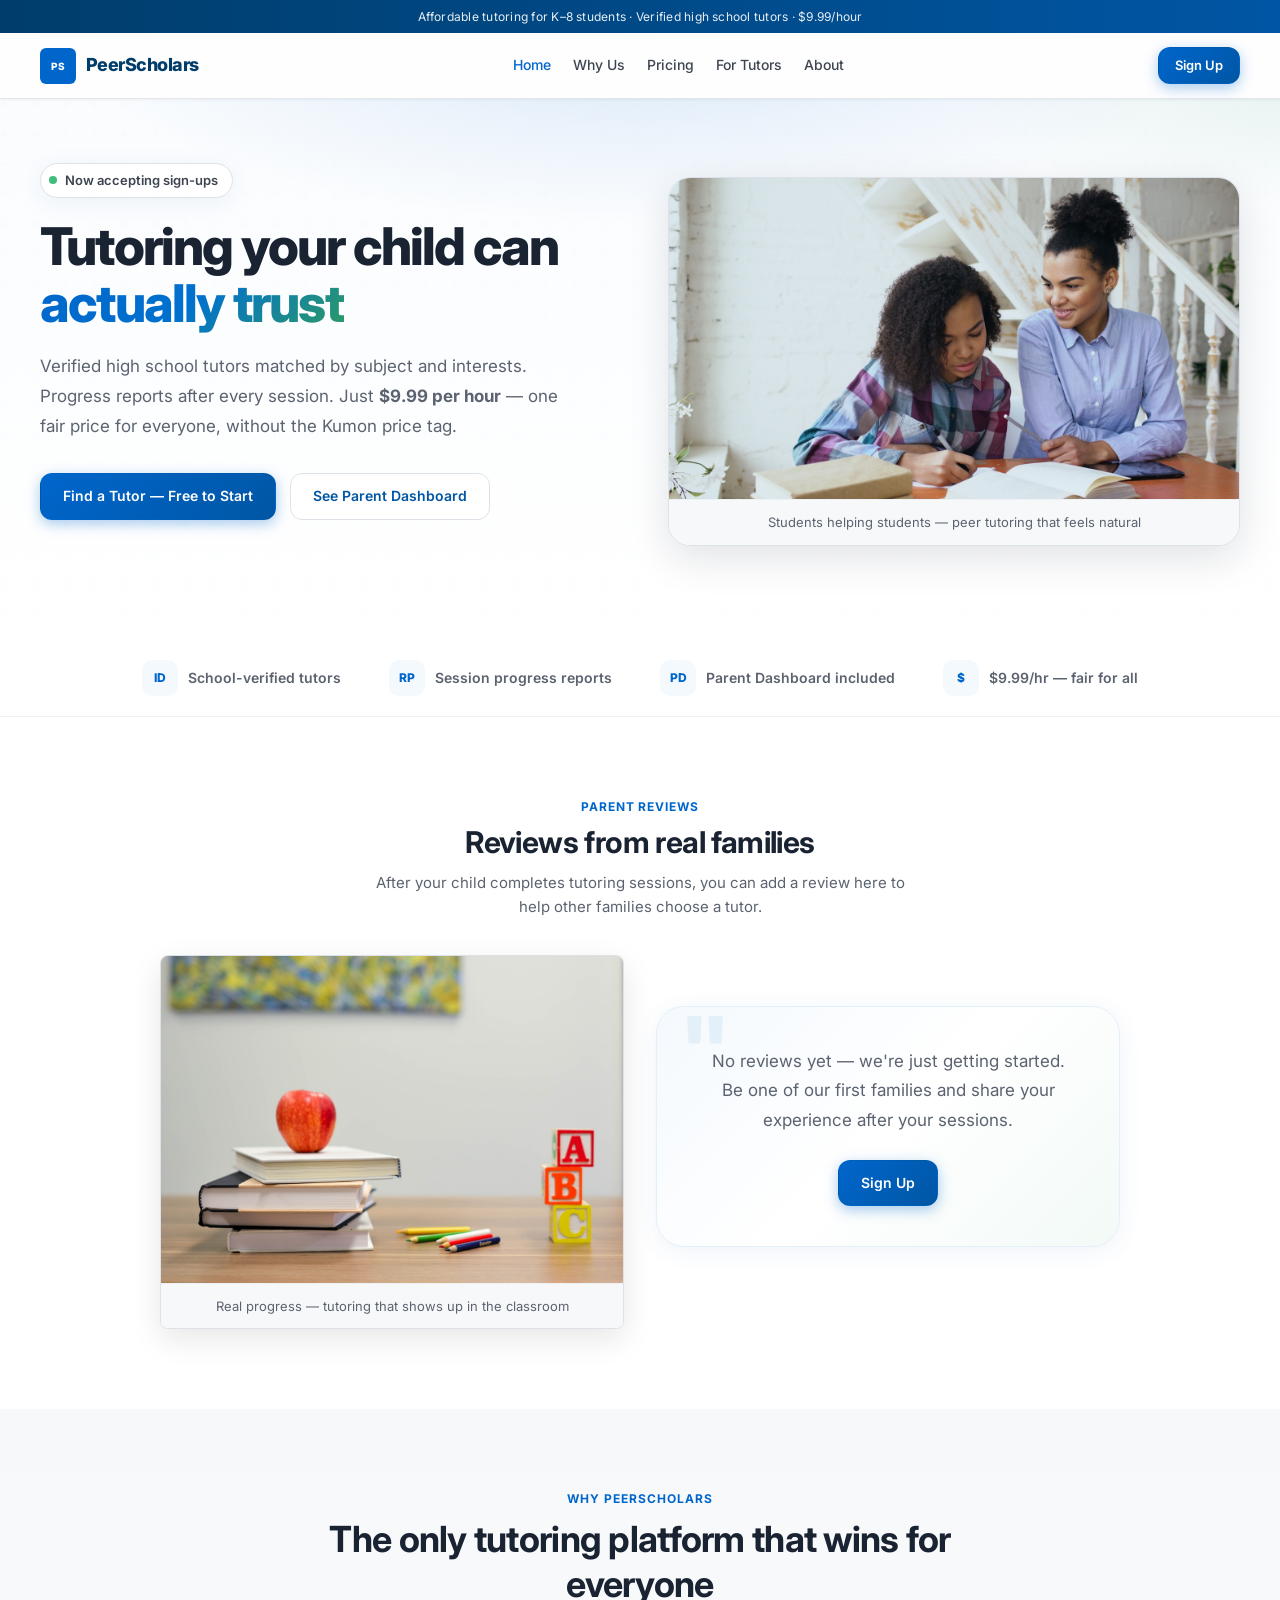
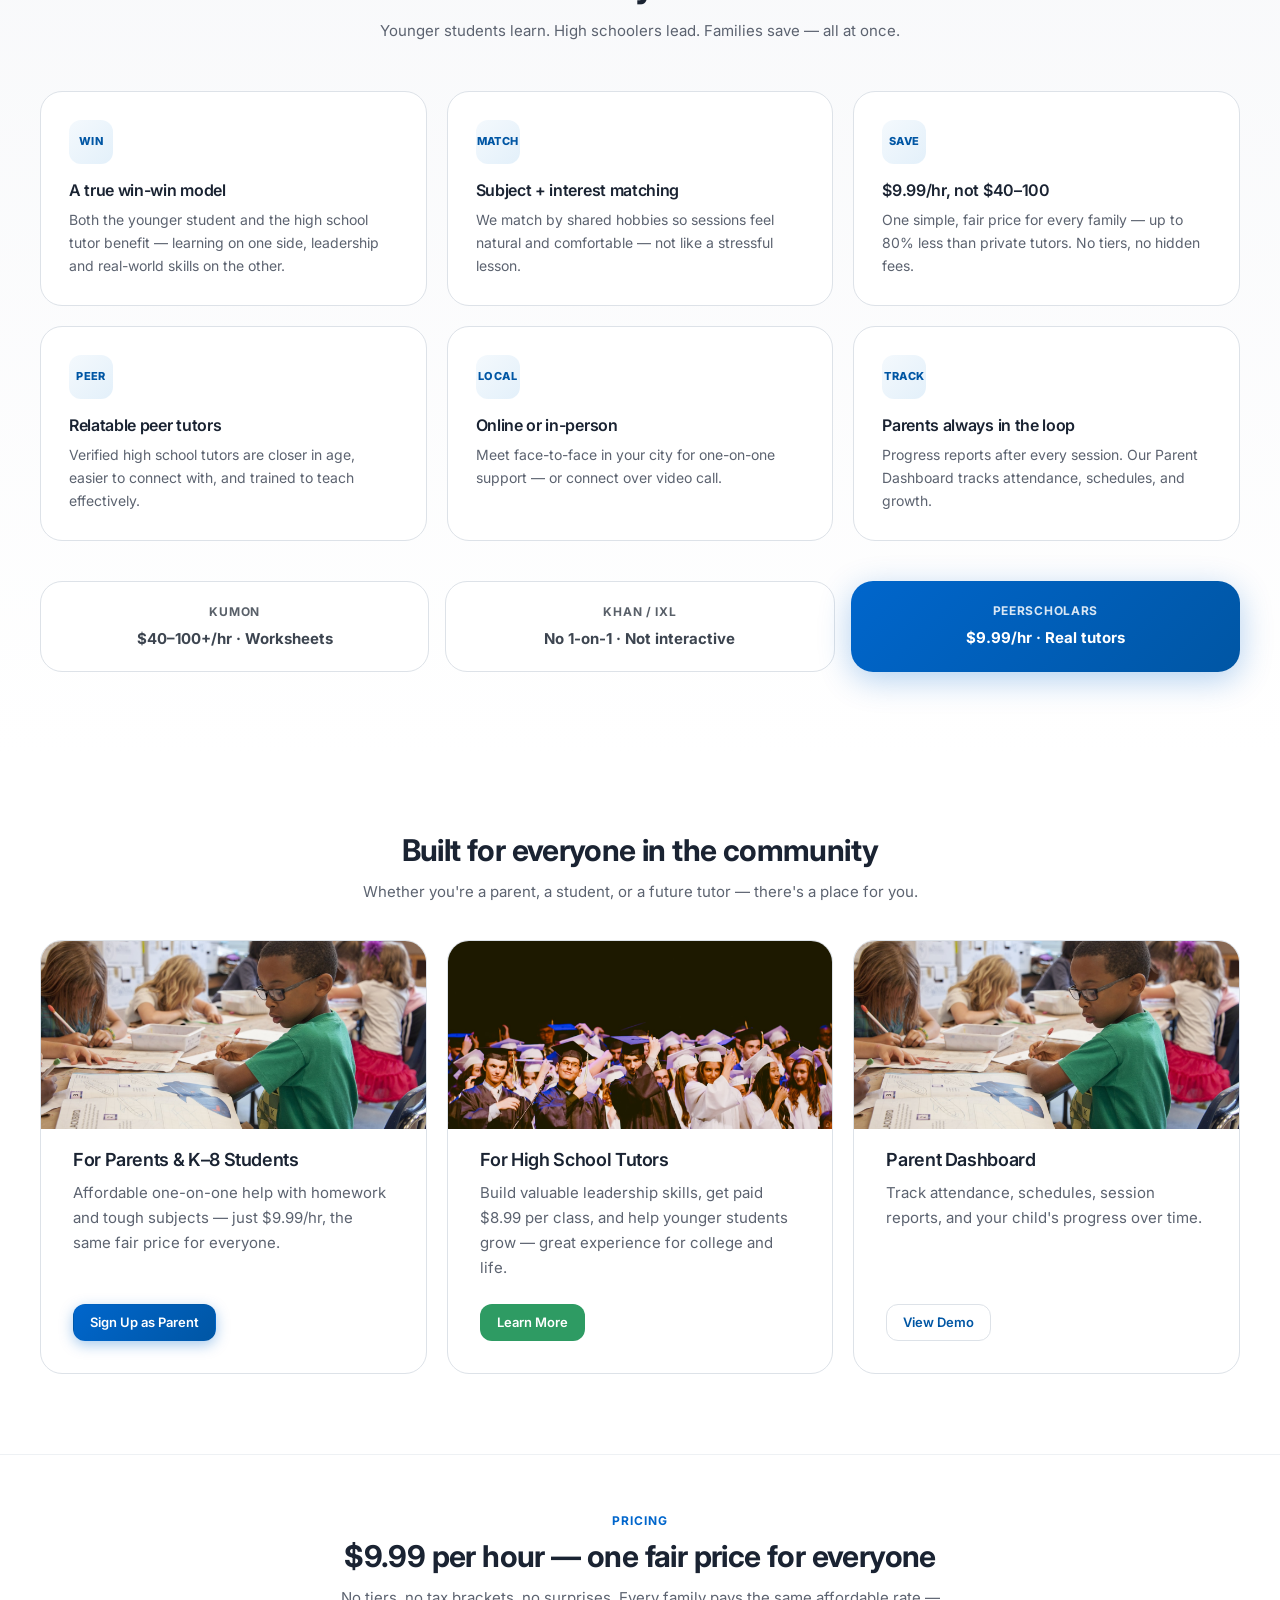
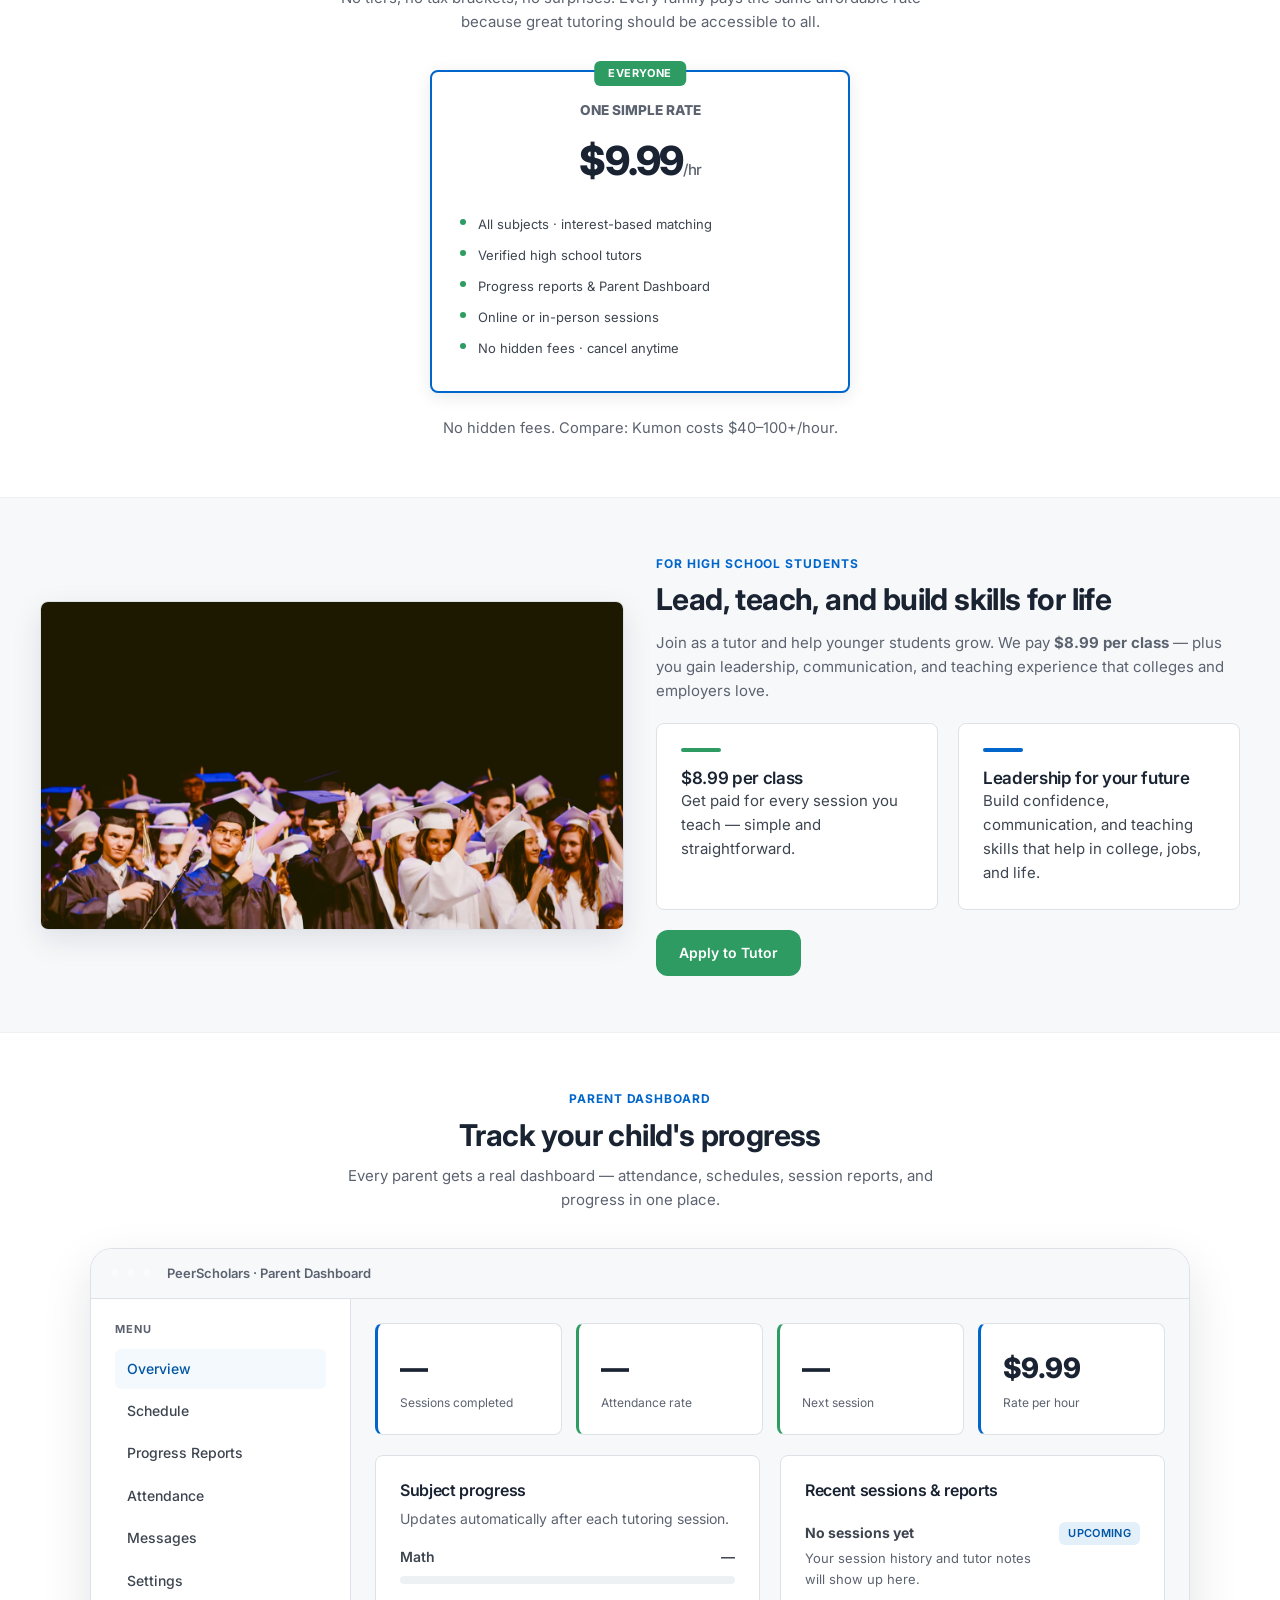
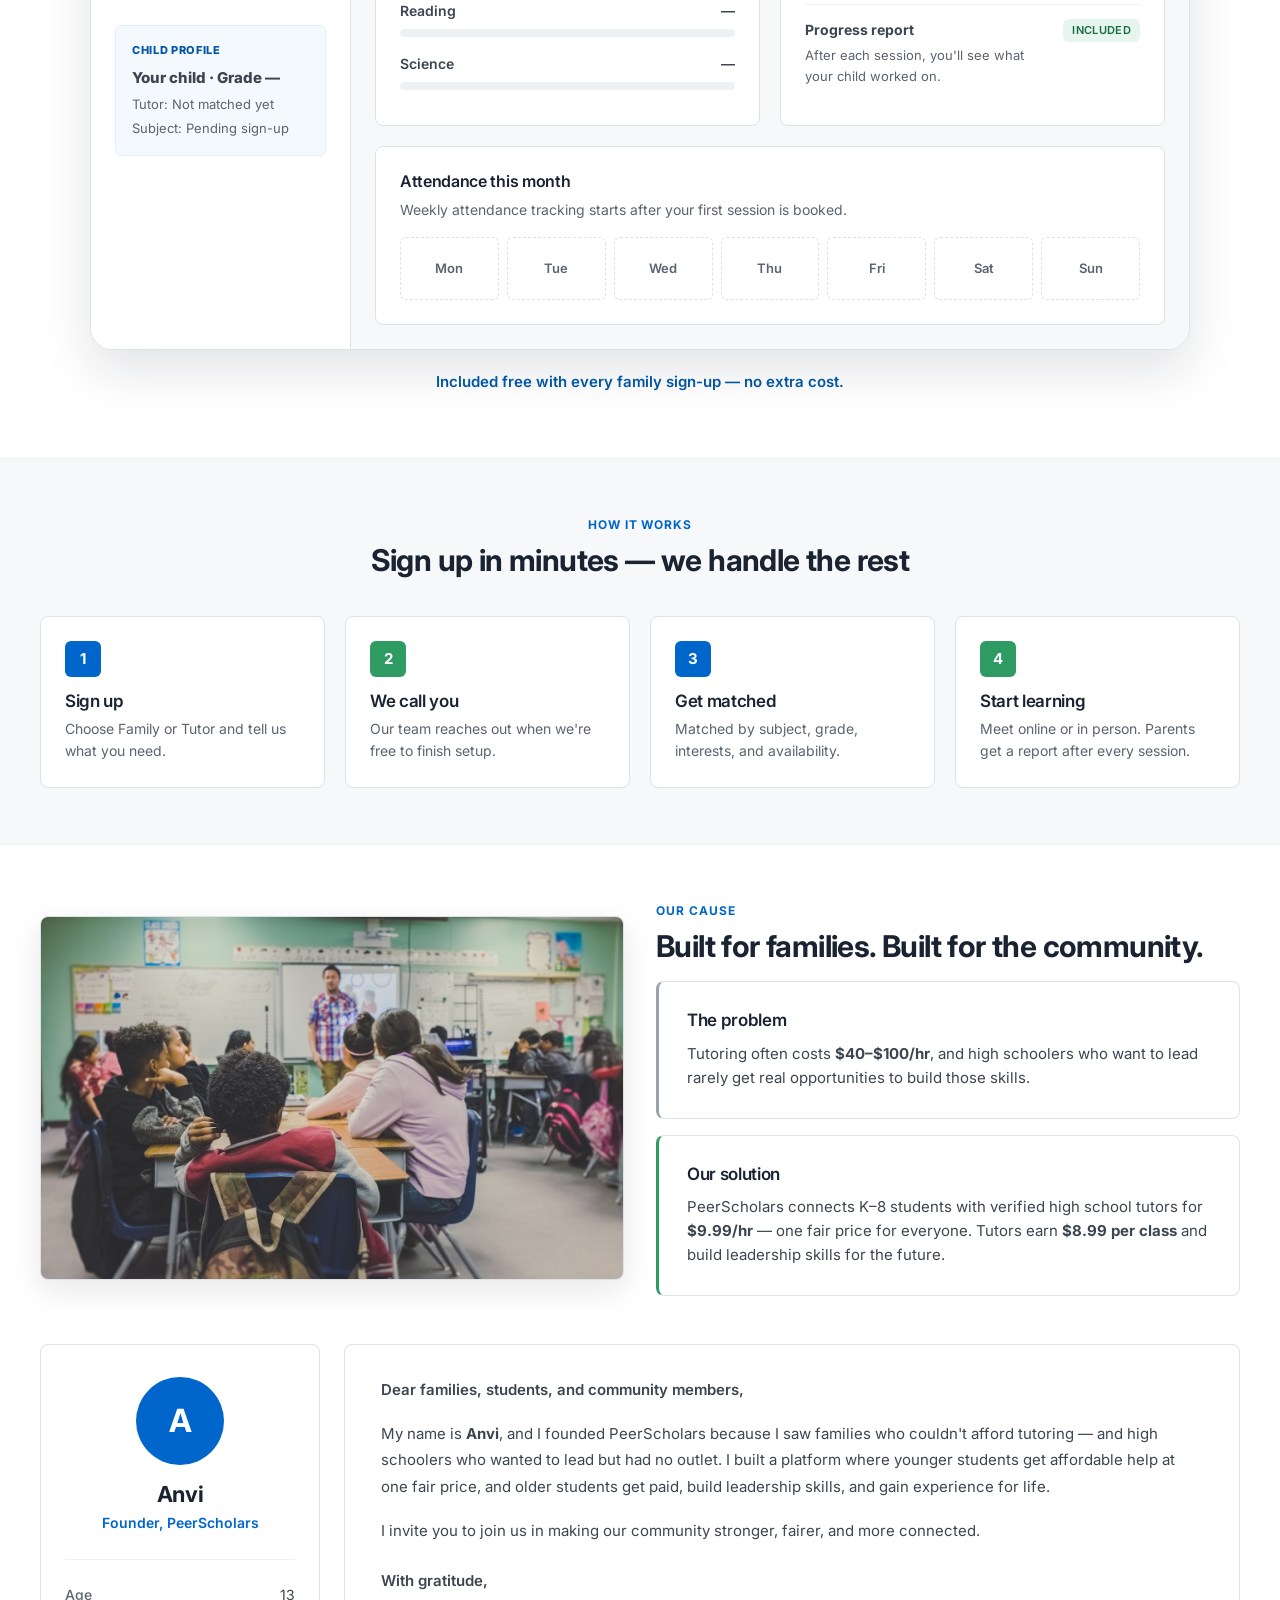
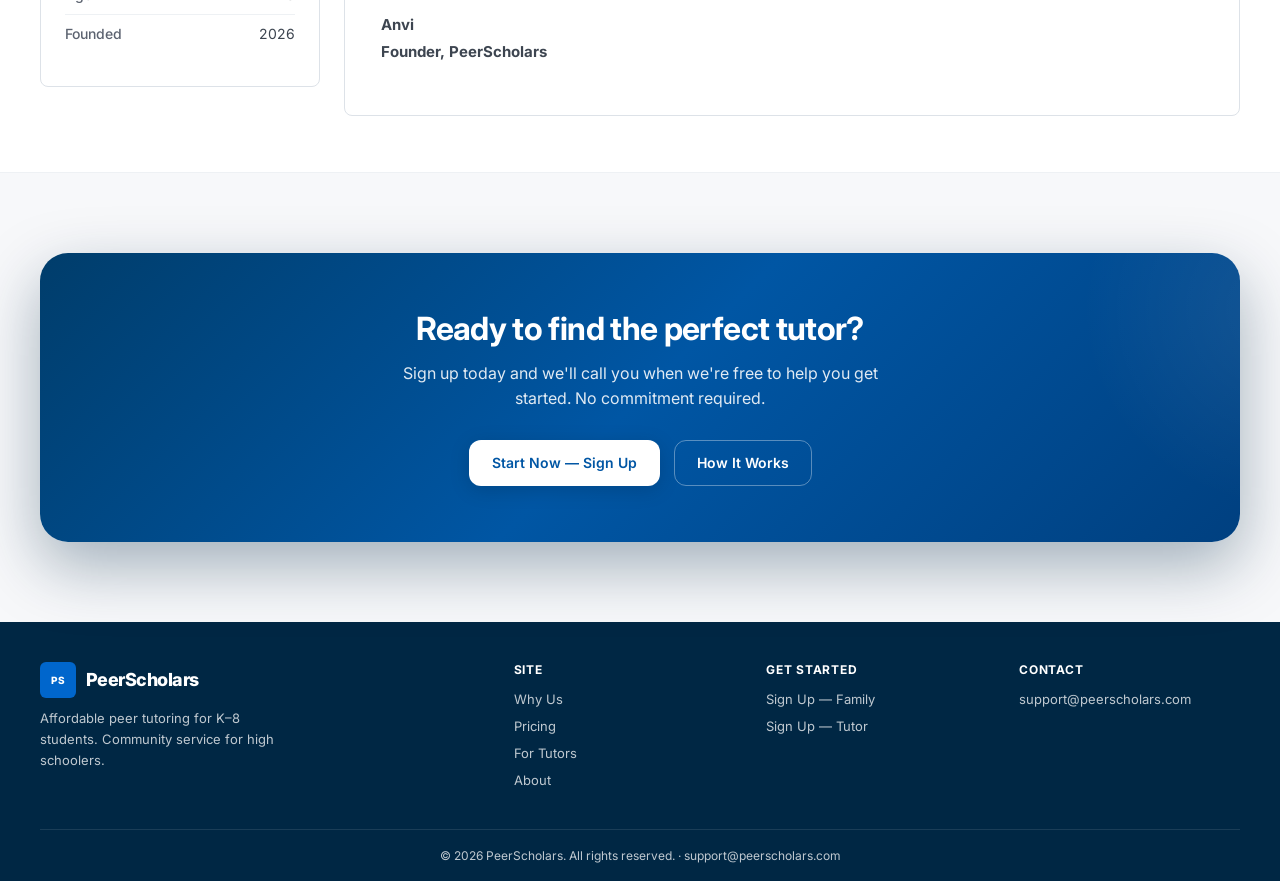
==== commit 76a04d84: "Enlarge parent dashboard preview with full demo layout. Co-authored-by: Cursor <cursoragent@cursor.c" ====
--- a/index.html
+++ b/index.html
@@ -230,35 +230,99 @@
     </section>
 
     <!-- Parent dashboard -->
-    <section id="dashboard" class="section section-alt">
-      <div class="container">
+    <section id="dashboard" class="section section-alt dashboard-section">
+      <div class="container container-wide">
         <div class="section-header reveal">
           <p class="eyebrow">Parent Dashboard</p>
           <h2>Track your child's progress</h2>
-          <p class="section-desc">See attendance, schedules, session reports, and progress — all in one place.</p>
-        </div>
-        <div class="dashboard-layout reveal">
-          <aside class="dashboard-sidebar">
-            <h3>Menu</h3>
-            <ul class="dashboard-nav">
-              <li><a href="#" class="active">Overview</a></li>
-              <li><a href="#">Schedule</a></li>
-              <li><a href="#">Progress Reports</a></li>
-              <li><a href="#">Attendance</a></li>
-            </ul>
-          </aside>
-          <div class="dashboard-main">
-            <div class="dashboard-stats">
-              <div class="stat-card"><div class="num">—</div><div class="lbl">Sessions completed</div></div>
-              <div class="stat-card green"><div class="num">—</div><div class="lbl">Attendance rate</div></div>
-              <div class="stat-card green"><div class="num">$9.99</div><div class="lbl">Per hour</div></div>
+          <p class="section-desc">Every parent gets a real dashboard — attendance, schedules, session reports, and progress in one place.</p>
+        </div>
+        <div class="dashboard-showcase reveal">
+          <div class="dashboard-showcase-bar">
+            <span class="demo-dot"></span><span class="demo-dot"></span><span class="demo-dot"></span>
+            <span class="dashboard-showcase-title">PeerScholars · Parent Dashboard</span>
+          </div>
+          <div class="dashboard-layout dashboard-layout-lg">
+            <aside class="dashboard-sidebar">
+              <h3>Menu</h3>
+              <ul class="dashboard-nav">
+                <li><a href="#" class="active">Overview</a></li>
+                <li><a href="#">Schedule</a></li>
+                <li><a href="#">Progress Reports</a></li>
+                <li><a href="#">Attendance</a></li>
+                <li><a href="#">Messages</a></li>
+                <li><a href="#">Settings</a></li>
+              </ul>
+              <div class="dashboard-child-card">
+                <p class="dashboard-child-label">Child profile</p>
+                <p class="dashboard-child-name">Your child · Grade —</p>
+                <p class="dashboard-child-meta">Tutor: Not matched yet</p>
+                <p class="dashboard-child-meta">Subject: Pending sign-up</p>
+              </div>
+            </aside>
+            <div class="dashboard-main">
+              <div class="dashboard-stats dashboard-stats-lg">
+                <div class="stat-card"><div class="num">—</div><div class="lbl">Sessions completed</div></div>
+                <div class="stat-card green"><div class="num">—</div><div class="lbl">Attendance rate</div></div>
+                <div class="stat-card green"><div class="num">—</div><div class="lbl">Next session</div></div>
+                <div class="stat-card"><div class="num">$9.99</div><div class="lbl">Rate per hour</div></div>
+              </div>
+              <div class="dashboard-panels">
+                <div class="card dashboard-panel">
+                  <h3>Subject progress</h3>
+                  <p class="dashboard-panel-note">Updates automatically after each tutoring session.</p>
+                  <div class="dashboard-progress-rows">
+                    <div class="dashboard-progress-row">
+                      <div class="dashboard-progress-head"><span>Math</span><span>—</span></div>
+                      <div class="progress-bar-wrap"><div class="progress-bar" style="width:0"></div></div>
+                    </div>
+                    <div class="dashboard-progress-row">
+                      <div class="dashboard-progress-head"><span>Reading</span><span>—</span></div>
+                      <div class="progress-bar-wrap"><div class="progress-bar" style="width:0"></div></div>
+                    </div>
+                    <div class="dashboard-progress-row">
+                      <div class="dashboard-progress-head"><span>Science</span><span>—</span></div>
+                      <div class="progress-bar-wrap"><div class="progress-bar" style="width:0"></div></div>
+                    </div>
+                  </div>
+                </div>
+                <div class="card dashboard-panel">
+                  <h3>Recent sessions &amp; reports</h3>
+                  <ul class="session-list">
+                    <li>
+                      <div>
+                        <strong>No sessions yet</strong>
+                        <p style="color:var(--text-light);font-size:0.8125rem;margin-top:0.25rem;">Your session history and tutor notes will show up here.</p>
+                      </div>
+                      <span class="badge badge-blue">Upcoming</span>
+                    </li>
+                    <li>
+                      <div>
+                        <strong>Progress report</strong>
+                        <p style="color:var(--text-light);font-size:0.8125rem;margin-top:0.25rem;">After each session, you'll see what your child worked on.</p>
+                      </div>
+                      <span class="badge badge-green">Included</span>
+                    </li>
+                  </ul>
+                </div>
+              </div>
+              <div class="card dashboard-panel dashboard-panel-wide">
+                <h3>Attendance this month</h3>
+                <p class="dashboard-panel-note">Weekly attendance tracking starts after your first session is booked.</p>
+                <div class="dashboard-attendance-grid">
+                  <div class="dashboard-attendance-cell">Mon</div>
+                  <div class="dashboard-attendance-cell">Tue</div>
+                  <div class="dashboard-attendance-cell">Wed</div>
+                  <div class="dashboard-attendance-cell">Thu</div>
+                  <div class="dashboard-attendance-cell">Fri</div>
+                  <div class="dashboard-attendance-cell">Sat</div>
+                  <div class="dashboard-attendance-cell">Sun</div>
+                </div>
+              </div>
             </div>
-            <div class="card">
-              <h3 style="margin-bottom:0.75rem;">Recent sessions &amp; reports</h3>
-              <p style="color:var(--text-light);font-size:0.9375rem;">Session history and tutor reports appear here after tutoring begins.</p>
-            </div>
-          </div>
-        </div>
+          </div>
+        </div>
+        <p class="dashboard-caption reveal">Included free with every family sign-up — no extra cost.</p>
       </div>
     </section>
 
--- a/css/styles.css
+++ b/css/styles.css
@@ -426,6 +426,126 @@
 .stat-card.green { border-left-color: var(--green-600); }
 .stat-card .num { font-size: 1.5rem; font-weight: 800; color: var(--text-dark); letter-spacing: -0.02em; }
 .stat-card .lbl { font-size: 0.75rem; color: var(--text-light); margin-top: 0.125rem; }
+
+.container-wide { max-width: 1100px; }
+.dashboard-section { padding-bottom: 4rem; }
+.dashboard-showcase {
+  background: var(--white);
+  border: 1px solid var(--gray-200);
+  border-radius: var(--radius-lg);
+  box-shadow: 0 20px 50px rgba(15, 23, 42, 0.12);
+  overflow: hidden;
+}
+.dashboard-showcase-bar {
+  display: flex;
+  align-items: center;
+  gap: 0.5rem;
+  padding: 0.875rem 1.25rem;
+  background: var(--gray-50);
+  border-bottom: 1px solid var(--gray-200);
+}
+.dashboard-showcase-title {
+  margin-left: 0.5rem;
+  font-size: 0.8125rem;
+  font-weight: 600;
+  color: var(--text-light);
+}
+.dashboard-layout-lg {
+  grid-template-columns: 260px 1fr;
+  gap: 0;
+  min-height: 620px;
+}
+.dashboard-layout-lg .dashboard-sidebar {
+  border-radius: 0;
+  border: none;
+  border-right: 1px solid var(--gray-200);
+  padding: 1.5rem;
+  min-height: 100%;
+}
+.dashboard-layout-lg .dashboard-main {
+  padding: 1.5rem;
+  gap: 1.25rem;
+  background: var(--gray-50);
+}
+.dashboard-stats-lg {
+  grid-template-columns: repeat(4, 1fr);
+}
+.dashboard-stats-lg .stat-card {
+  padding: 1.375rem;
+}
+.dashboard-stats-lg .stat-card .num {
+  font-size: 1.75rem;
+}
+.dashboard-child-card {
+  margin-top: 1.5rem;
+  padding: 1rem;
+  background: var(--blue-50);
+  border: 1px solid var(--blue-100);
+  border-radius: var(--radius-sm);
+}
+.dashboard-child-label {
+  font-size: 0.6875rem;
+  font-weight: 800;
+  text-transform: uppercase;
+  letter-spacing: 0.06em;
+  color: var(--blue-700);
+}
+.dashboard-child-name {
+  font-weight: 800;
+  margin-top: 0.375rem;
+}
+.dashboard-child-meta {
+  font-size: 0.8125rem;
+  color: var(--text-light);
+  margin-top: 0.25rem;
+}
+.dashboard-panels {
+  display: grid;
+  grid-template-columns: 1fr 1fr;
+  gap: 1.25rem;
+}
+.dashboard-panel h3 {
+  margin-bottom: 0.5rem;
+  font-size: 1rem;
+}
+.dashboard-panel-note {
+  color: var(--text-light);
+  font-size: 0.875rem;
+  margin-bottom: 1rem;
+}
+.dashboard-panel-wide { grid-column: 1 / -1; }
+.dashboard-progress-rows { display: flex; flex-direction: column; gap: 1rem; }
+.dashboard-progress-head {
+  display: flex;
+  justify-content: space-between;
+  font-size: 0.875rem;
+  font-weight: 600;
+  margin-bottom: 0.375rem;
+}
+.dashboard-attendance-grid {
+  display: grid;
+  grid-template-columns: repeat(7, 1fr);
+  gap: 0.5rem;
+  margin-top: 0.5rem;
+}
+.dashboard-attendance-cell {
+  text-align: center;
+  padding: 1.25rem 0.5rem;
+  background: var(--white);
+  border: 1px dashed var(--gray-200);
+  border-radius: var(--radius-sm);
+  font-size: 0.8125rem;
+  font-weight: 600;
+  color: var(--text-light);
+}
+.dashboard-caption {
+  text-align: center;
+  margin-top: 1.25rem;
+  font-size: 0.9375rem;
+  font-weight: 600;
+  color: var(--blue-700);
+}
+
 .progress-bar-wrap {
   background: var(--gray-100);
   border-radius: 4px;
@@ -887,7 +1007,10 @@
 
 /* Responsive */
 @media (max-width: 960px) {
-  .home-hero-grid, .split-grid, .dashboard-layout, .usp-vs, .founder-layout { grid-template-columns: 1fr; }
+  .home-hero-grid, .split-grid, .dashboard-layout, .dashboard-layout-lg, .usp-vs, .founder-layout { grid-template-columns: 1fr; }
+  .dashboard-stats-lg { grid-template-columns: repeat(2, 1fr); }
+  .dashboard-panels { grid-template-columns: 1fr; }
+  .dashboard-layout-lg .dashboard-sidebar { border-right: none; border-bottom: 1px solid var(--gray-200); }
   .split-photo-grid,
   .split-photo-grid.reverse,
   .hero-split-inner { grid-template-columns: 1fr; }
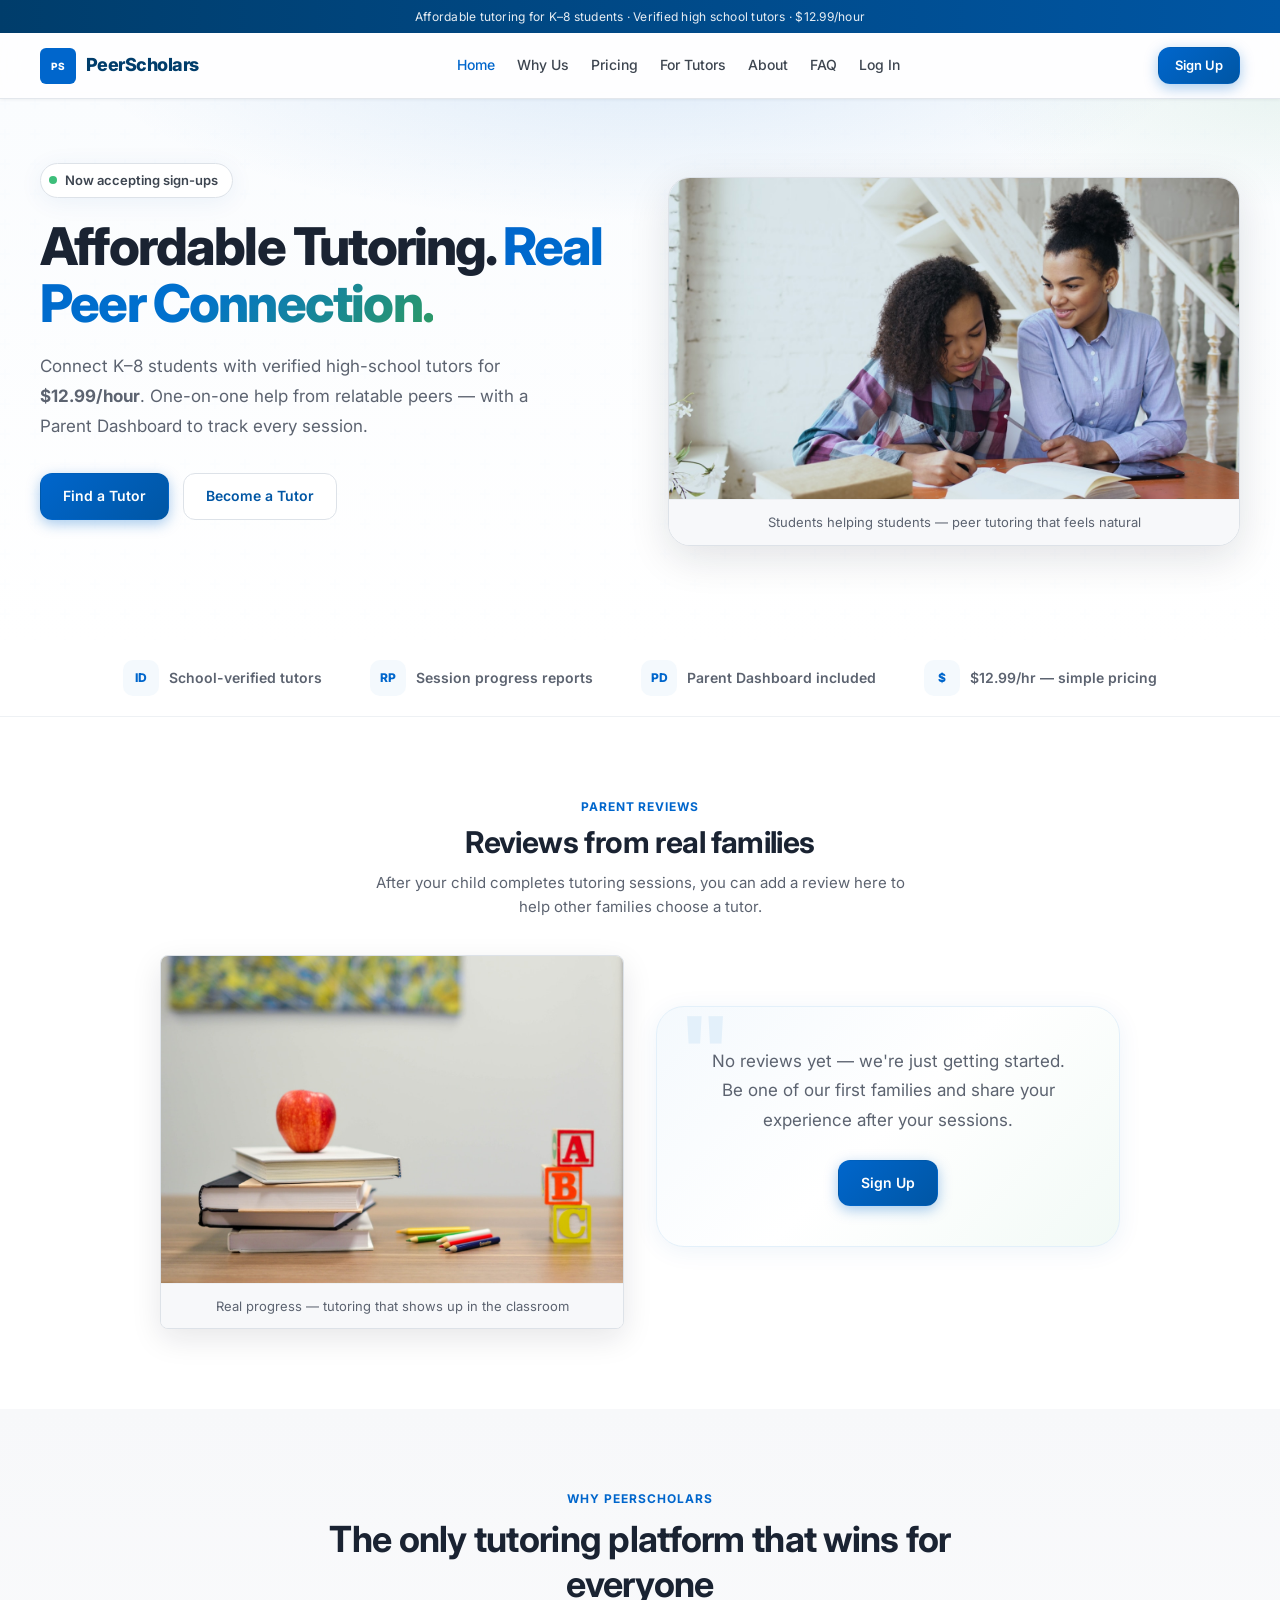
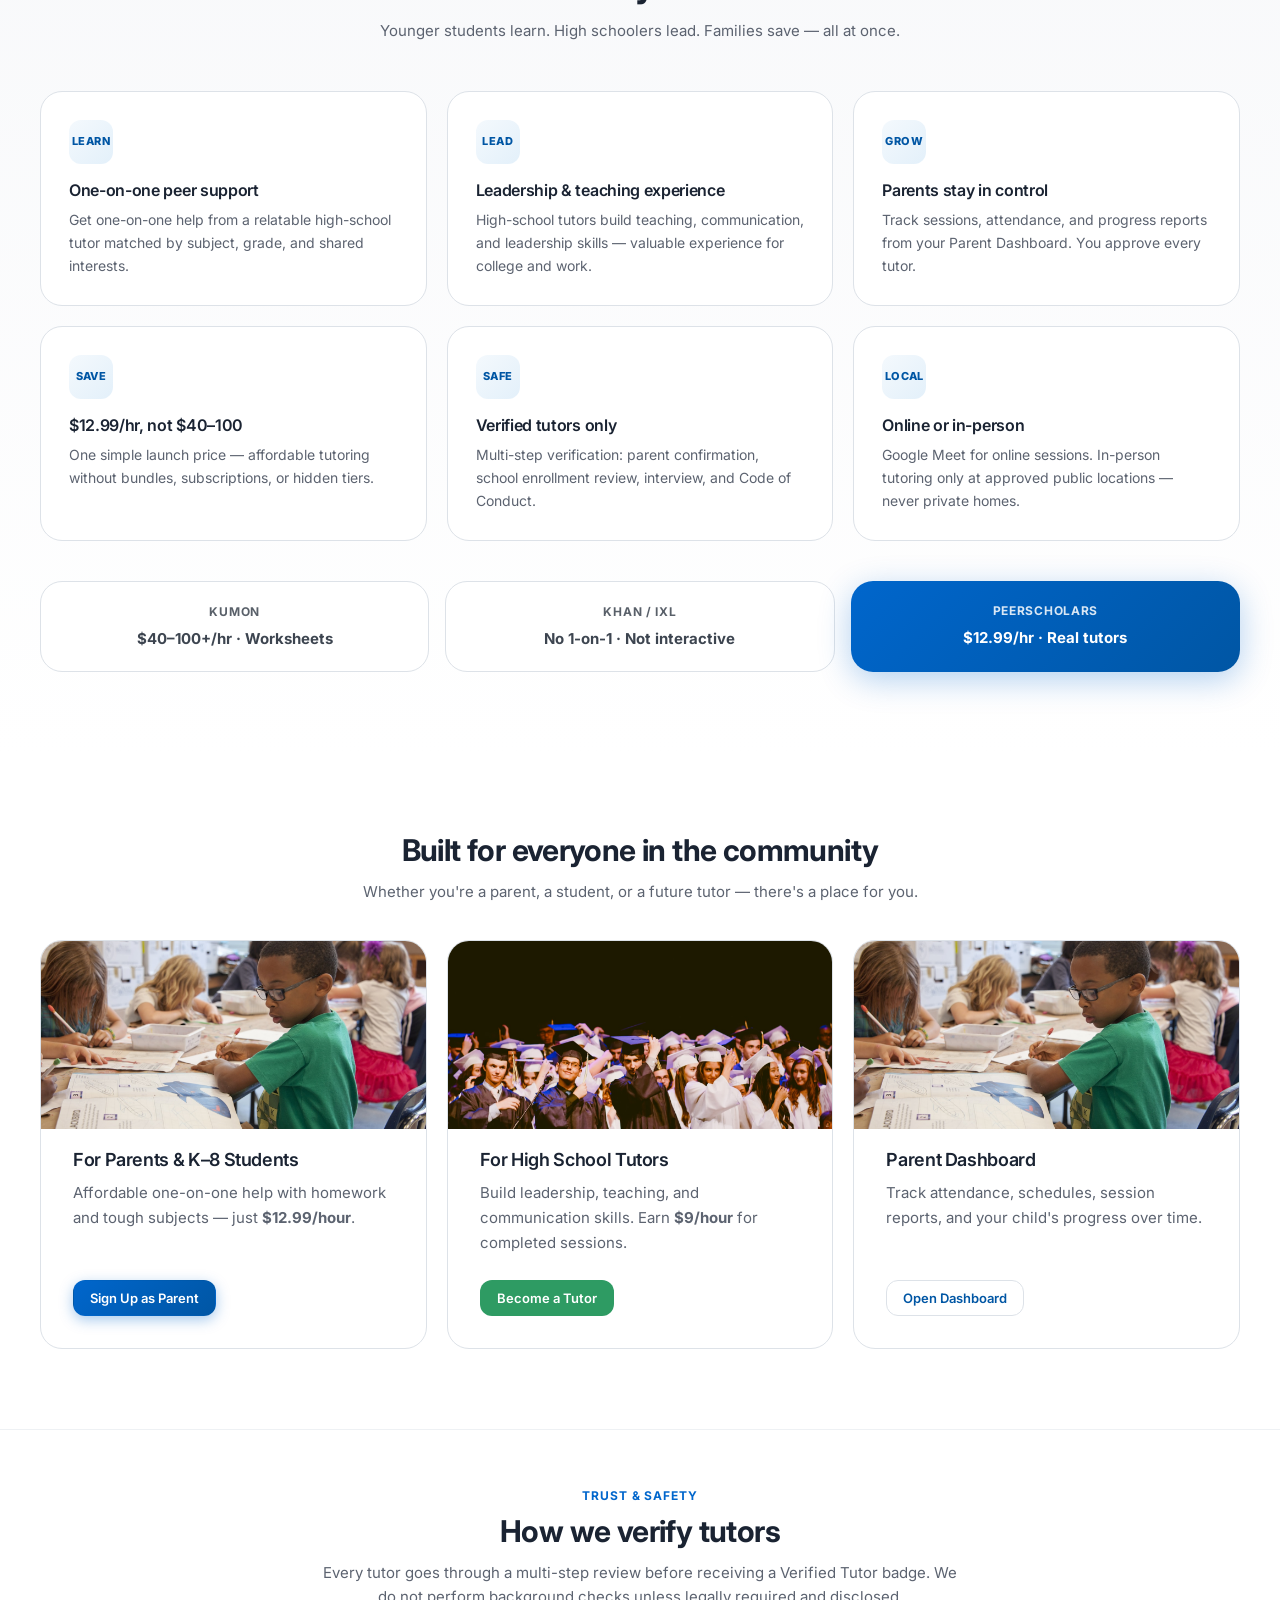
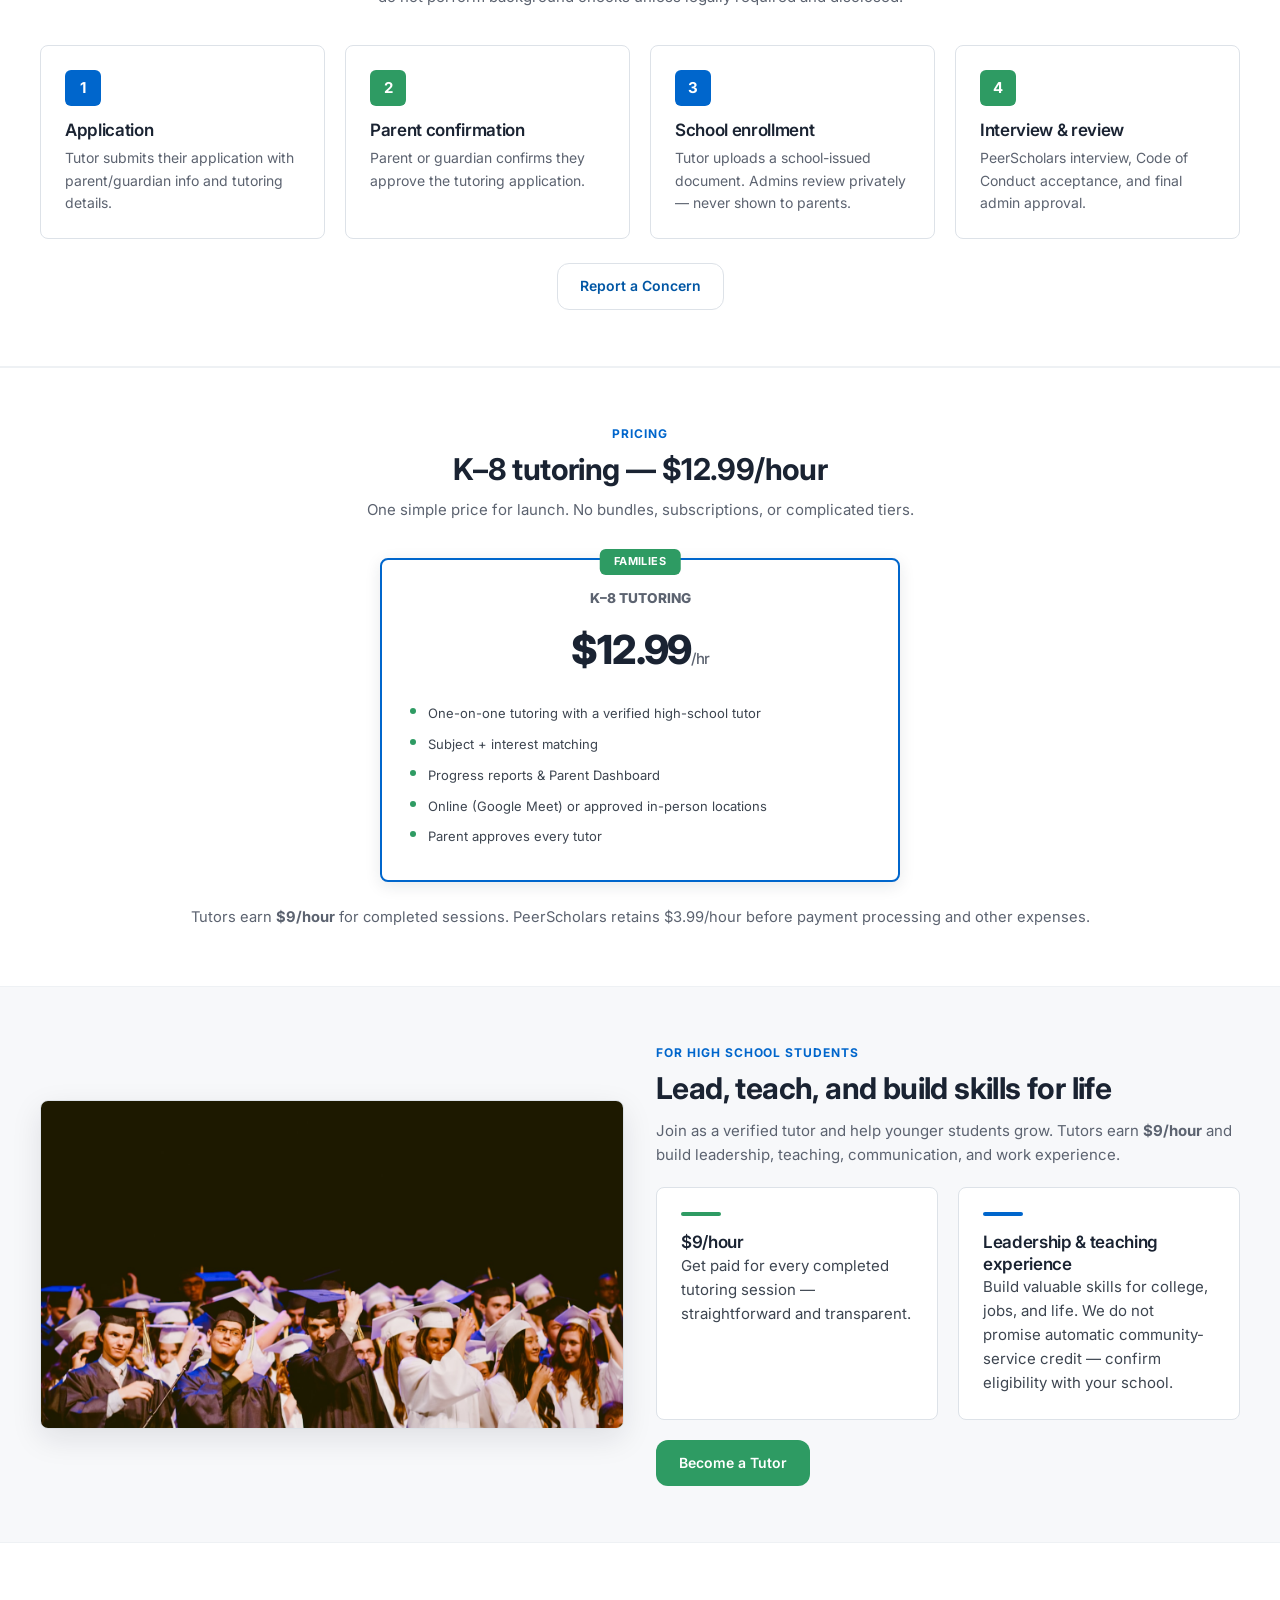
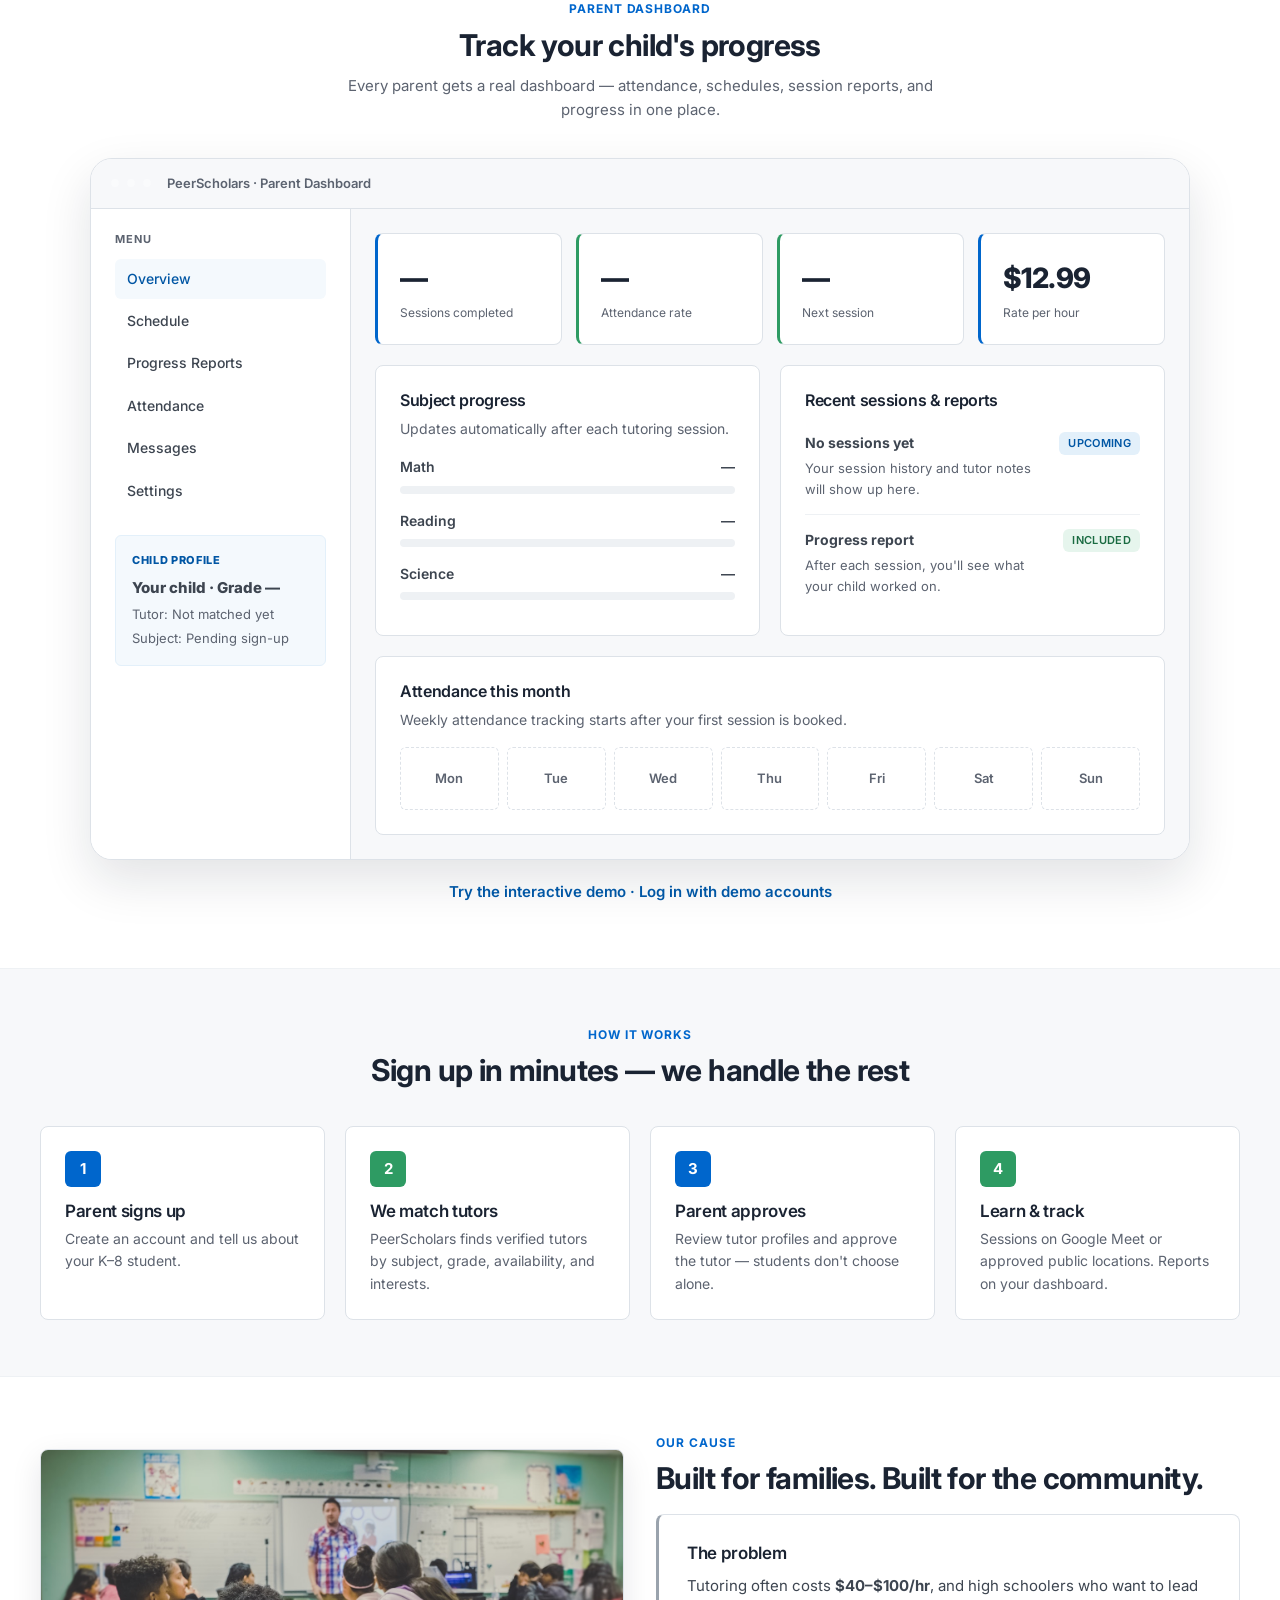
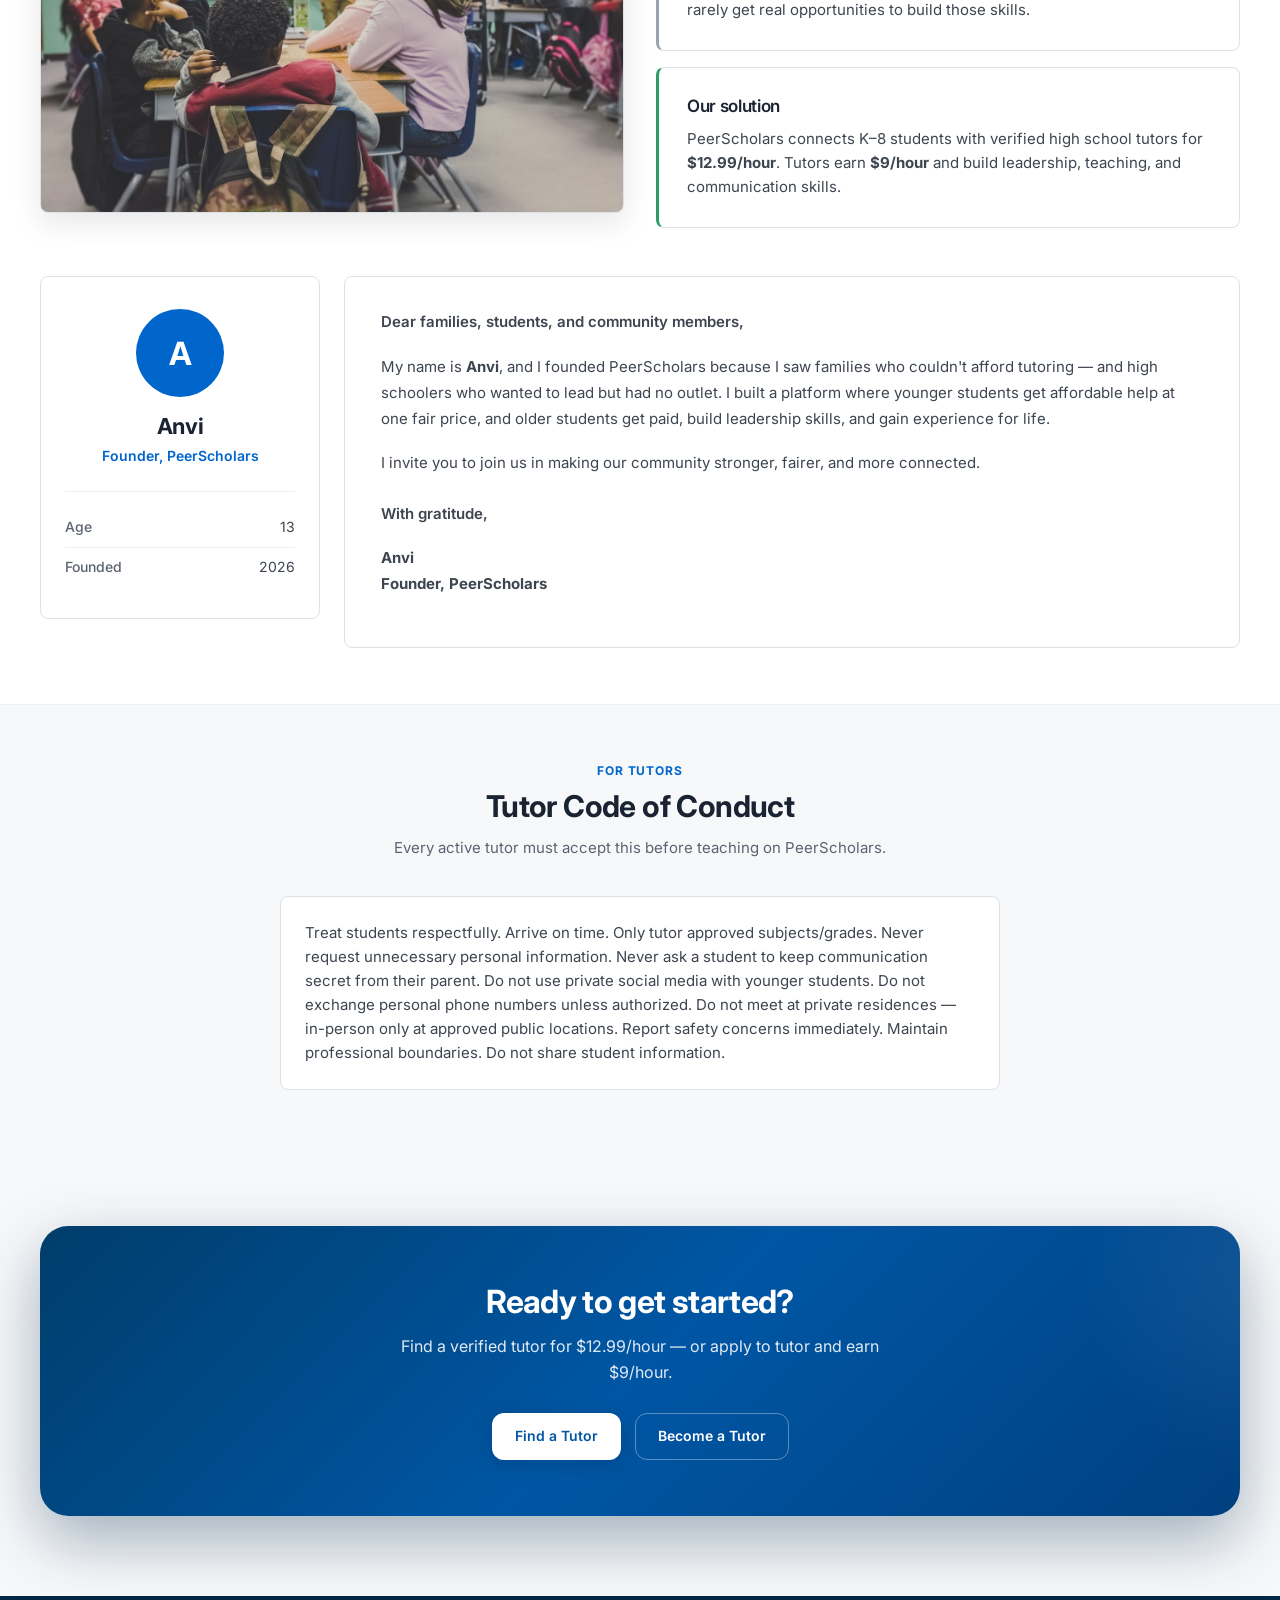
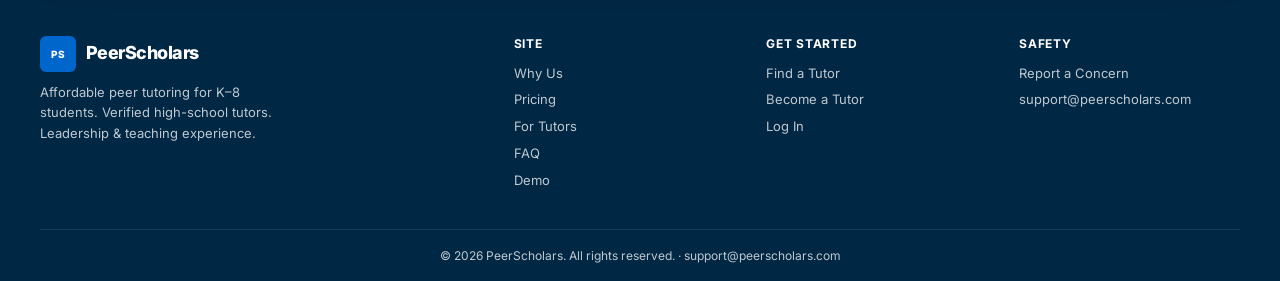
==== commit bf3a5be3: "Add launch-ready platform with dashboards, verification, and $12.99 pricing. Co-authored-by: Cursor " ====
--- a/index.html
+++ b/index.html
@@ -4,7 +4,7 @@
   <meta charset="UTF-8">
   <meta name="viewport" content="width=device-width, initial-scale=1.0">
   <title>PeerScholars — Affordable Peer Tutoring</title>
-  <meta name="description" content="Verified high school tutors help K–8 students learn. $9.99/hr — one fair price for everyone. Interest-based matching and a Parent Dashboard.">
+  <meta name="description" content="Affordable tutoring. Real peer connection. Connect K–8 students with verified high-school tutors for $12.99/hour.">
   <link rel="preconnect" href="https://fonts.googleapis.com">
   <link rel="preconnect" href="https://fonts.gstatic.com" crossorigin>
   <link href="https://fonts.googleapis.com/css2?family=Inter:wght@400;500;600;700;800&display=swap" rel="stylesheet">
@@ -12,7 +12,7 @@
   <link rel="stylesheet" href="css/home.css">
 </head>
 <body class="page-home">
-  <div class="top-bar">Affordable tutoring for K–8 students · Verified high school tutors · $9.99/hour</div>
+  <div class="top-bar">Affordable tutoring for K–8 students · Verified high school tutors · $12.99/hour</div>
   <header class="site-header">
     <nav class="nav container">
       <a href="index.html" class="logo">
@@ -26,9 +26,12 @@
         <a href="index.html#pricing">Pricing</a>
         <a href="index.html#for-tutors">For Tutors</a>
         <a href="index.html#about">About</a>
+        <a href="faq.html">FAQ</a>
+        <a href="login.html" data-auth="guest">Log In</a>
+        <a href="parent-dashboard.html" data-auth="user" data-auth-dashboard hidden>Dashboard</a>
       </div>
       <div class="nav-right">
-        <a href="signup.html" class="btn btn-small btn-primary">Sign Up</a>
+        <a href="signup.html" class="btn btn-small btn-primary" data-auth="guest">Sign Up</a>
       </div>
     </nav>
   </header>
@@ -43,14 +46,14 @@
             Now accepting sign-ups
           </div>
           <h1 class="hero-title">
-            Tutoring your child can <span class="gradient-text">actually trust</span>
+            Affordable Tutoring. <span class="gradient-text">Real Peer Connection.</span>
           </h1>
           <p class="hero-subtitle">
-            Verified high school tutors matched by subject and interests. Progress reports after every session. Just <strong>$9.99 per hour</strong> — one fair price for everyone, without the Kumon price tag.
+            Connect K–8 students with verified high-school tutors for <strong>$12.99/hour</strong>. One-on-one help from relatable peers — with a Parent Dashboard to track every session.
           </p>
           <div class="hero-actions">
-            <a href="signup.html" class="btn btn-primary">Find a Tutor — Free to Start</a>
-            <a href="index.html#dashboard" class="btn btn-secondary">See Parent Dashboard</a>
+            <a href="signup.html?role=family" class="btn btn-primary">Find a Tutor</a>
+            <a href="signup.html?role=tutor" class="btn btn-secondary">Become a Tutor</a>
           </div>
         </div>
 
@@ -70,7 +73,7 @@
         <div class="trust-item"><span class="trust-icon">ID</span> School-verified tutors</div>
         <div class="trust-item"><span class="trust-icon">RP</span> Session progress reports</div>
         <div class="trust-item"><span class="trust-icon">PD</span> Parent Dashboard included</div>
-        <div class="trust-item"><span class="trust-icon">$</span> $9.99/hr — fair for all</div>
+        <div class="trust-item"><span class="trust-icon">$</span> $12.99/hr — simple pricing</div>
       </div>
     </div>
 
@@ -107,41 +110,41 @@
 
         <div class="usp-grid-premium">
           <article class="usp-card-premium reveal">
-            <div class="usp-card-icon">WIN</div>
-            <h3>A true win-win model</h3>
-            <p>Both the younger student and the high school tutor benefit — learning on one side, leadership and real-world skills on the other.</p>
+            <div class="usp-card-icon">LEARN</div>
+            <h3>One-on-one peer support</h3>
+            <p>Get one-on-one help from a relatable high-school tutor matched by subject, grade, and shared interests.</p>
           </article>
           <article class="usp-card-premium reveal reveal-delay-1">
-            <div class="usp-card-icon">MATCH</div>
-            <h3>Subject + interest matching</h3>
-            <p>We match by shared hobbies so sessions feel natural and comfortable — not like a stressful lesson.</p>
+            <div class="usp-card-icon">LEAD</div>
+            <h3>Leadership &amp; teaching experience</h3>
+            <p>High-school tutors build teaching, communication, and leadership skills — valuable experience for college and work.</p>
           </article>
           <article class="usp-card-premium reveal reveal-delay-2">
+            <div class="usp-card-icon">GROW</div>
+            <h3>Parents stay in control</h3>
+            <p>Track sessions, attendance, and progress reports from your Parent Dashboard. You approve every tutor.</p>
+          </article>
+          <article class="usp-card-premium reveal">
             <div class="usp-card-icon">SAVE</div>
-            <h3>$9.99/hr, not $40–100</h3>
-            <p>One simple, fair price for every family — up to 80% less than private tutors. No tiers, no hidden fees.</p>
-          </article>
-          <article class="usp-card-premium reveal">
-            <div class="usp-card-icon">PEER</div>
-            <h3>Relatable peer tutors</h3>
-            <p>Verified high school tutors are closer in age, easier to connect with, and trained to teach effectively.</p>
+            <h3>$12.99/hr, not $40–100</h3>
+            <p>One simple launch price — affordable tutoring without bundles, subscriptions, or hidden tiers.</p>
           </article>
           <article class="usp-card-premium reveal reveal-delay-1">
+            <div class="usp-card-icon">SAFE</div>
+            <h3>Verified tutors only</h3>
+            <p>Multi-step verification: parent confirmation, school enrollment review, interview, and Code of Conduct.</p>
+          </article>
+          <article class="usp-card-premium reveal reveal-delay-2">
             <div class="usp-card-icon">LOCAL</div>
             <h3>Online or in-person</h3>
-            <p>Meet face-to-face in your city for one-on-one support — or connect over video call.</p>
-          </article>
-          <article class="usp-card-premium reveal reveal-delay-2">
-            <div class="usp-card-icon">TRACK</div>
-            <h3>Parents always in the loop</h3>
-            <p>Progress reports after every session. Our Parent Dashboard tracks attendance, schedules, and growth.</p>
+            <p>Google Meet for online sessions. In-person tutoring only at approved public locations — never private homes.</p>
           </article>
         </div>
 
         <div class="compare-strip reveal">
           <div class="compare-pill"><strong>Kumon</strong><span>$40–100+/hr · Worksheets</span></div>
           <div class="compare-pill"><strong>Khan / IXL</strong><span>No 1-on-1 · Not interactive</span></div>
-          <div class="compare-pill featured"><strong>PeerScholars</strong><span>$9.99/hr · Real tutors</span></div>
+          <div class="compare-pill featured"><strong>PeerScholars</strong><span>$12.99/hr · Real tutors</span></div>
         </div>
       </div>
     </section>
@@ -159,7 +162,7 @@
               <img src="images/parent-laptop.png" alt="Parent helping child with homework at home">
             </figure>
             <h3>For Parents &amp; K–8 Students</h3>
-            <p>Affordable one-on-one help with homework and tough subjects — just $9.99/hr, the same fair price for everyone.</p>
+            <p>Affordable one-on-one help with homework and tough subjects — just <strong>$12.99/hour</strong>.</p>
             <a href="signup.html?role=family" class="btn btn-small btn-primary">Sign Up as Parent</a>
           </article>
           <article class="audience-card reveal reveal-delay-1">
@@ -167,8 +170,8 @@
               <img src="images/graduation-group.png" alt="American high school graduates in caps and gowns">
             </figure>
             <h3>For High School Tutors</h3>
-            <p>Build valuable leadership skills, get paid $8.99 per class, and help younger students grow — great experience for college and life.</p>
-            <a href="index.html#for-tutors" class="btn btn-small btn-green">Learn More</a>
+            <p>Build leadership, teaching, and communication skills. Earn <strong>$9/hour</strong> for completed sessions.</p>
+            <a href="signup.html?role=tutor" class="btn btn-small btn-green">Become a Tutor</a>
           </article>
           <article class="audience-card reveal reveal-delay-2">
             <figure class="audience-photo">
@@ -176,9 +179,27 @@
             </figure>
             <h3>Parent Dashboard</h3>
             <p>Track attendance, schedules, session reports, and your child's progress over time.</p>
-            <a href="index.html#dashboard" class="btn btn-small btn-secondary">View Demo</a>
-          </article>
-        </div>
+            <a href="parent-dashboard.html" class="btn btn-small btn-secondary">Open Dashboard</a>
+          </article>
+        </div>
+      </div>
+    </section>
+
+    <!-- How we verify tutors -->
+    <section id="trust" class="section section-alt">
+      <div class="container">
+        <div class="section-header reveal">
+          <p class="eyebrow">Trust &amp; Safety</p>
+          <h2>How we verify tutors</h2>
+          <p class="section-desc">Every tutor goes through a multi-step review before receiving a Verified Tutor badge. We do not perform background checks unless legally required and disclosed.</p>
+        </div>
+        <div class="steps reveal">
+          <div class="step"><div class="step-num blue">1</div><h3>Application</h3><p>Tutor submits their application with parent/guardian info and tutoring details.</p></div>
+          <div class="step"><div class="step-num green">2</div><h3>Parent confirmation</h3><p>Parent or guardian confirms they approve the tutoring application.</p></div>
+          <div class="step"><div class="step-num blue">3</div><h3>School enrollment</h3><p>Tutor uploads a school-issued document. Admins review privately — never shown to parents.</p></div>
+          <div class="step"><div class="step-num green">4</div><h3>Interview &amp; review</h3><p>PeerScholars interview, Code of Conduct acceptance, and final admin approval.</p></div>
+        </div>
+        <p style="text-align:center;margin-top:1.5rem;"><a href="report-concern.html" class="btn btn-secondary">Report a Concern</a></p>
       </div>
     </section>
 
@@ -187,24 +208,24 @@
       <div class="container">
         <div class="section-header reveal">
           <p class="eyebrow">Pricing</p>
-          <h2>$9.99 per hour — one fair price for everyone</h2>
-          <p class="section-desc">No tiers, no tax brackets, no surprises. Every family pays the same affordable rate — because great tutoring should be accessible to all.</p>
-        </div>
-        <div class="pricing-cards reveal" style="max-width:420px;margin-inline:auto;">
+          <h2>K–8 tutoring — $12.99/hour</h2>
+          <p class="section-desc">One simple price for launch. No bundles, subscriptions, or complicated tiers.</p>
+        </div>
+        <div class="pricing-cards reveal" style="max-width:520px;margin-inline:auto;">
           <div class="pricing-card featured">
-            <div class="pricing-badge">Everyone</div>
-            <div class="pricing-tier" style="font-weight:800;color:var(--text-light);font-size:0.85rem;text-transform:uppercase;margin-bottom:0.5rem;">One simple rate</div>
-            <div class="pricing-amount">$9.99<span>/hr</span></div>
+            <div class="pricing-badge">Families</div>
+            <div class="pricing-tier" style="font-weight:800;color:var(--text-light);font-size:0.85rem;text-transform:uppercase;margin-bottom:0.5rem;">K–8 Tutoring</div>
+            <div class="pricing-amount">$12.99<span>/hr</span></div>
             <ul>
-              <li>All subjects · interest-based matching</li>
-              <li>Verified high school tutors</li>
+              <li>One-on-one tutoring with a verified high-school tutor</li>
+              <li>Subject + interest matching</li>
               <li>Progress reports &amp; Parent Dashboard</li>
-              <li>Online or in-person sessions</li>
-              <li>No hidden fees · cancel anytime</li>
+              <li>Online (Google Meet) or approved in-person locations</li>
+              <li>Parent approves every tutor</li>
             </ul>
           </div>
         </div>
-        <p style="text-align:center;color:var(--text-light);margin-top:1.5rem;font-size:0.92rem;">No hidden fees. Compare: Kumon costs $40–100+/hour.</p>
+        <p style="text-align:center;color:var(--text-light);margin-top:1.5rem;font-size:0.92rem;">Tutors earn <strong>$9/hour</strong> for completed sessions. PeerScholars retains $3.99/hour before payment processing and other expenses.</p>
       </div>
     </section>
 
@@ -218,12 +239,12 @@
           <div>
             <p class="eyebrow">For High School Students</p>
             <h2>Lead, teach, and build skills for life</h2>
-            <p style="color:var(--text-light);margin:0.75rem 0 1.25rem;">Join as a tutor and help younger students grow. We pay <strong>$8.99 per class</strong> — plus you gain leadership, communication, and teaching experience that colleges and employers love.</p>
+            <p style="color:var(--text-light);margin:0.75rem 0 1.25rem;">Join as a verified tutor and help younger students grow. Tutors earn <strong>$9/hour</strong> and build leadership, teaching, communication, and work experience.</p>
             <div class="card-grid" style="margin-top:1rem;">
-              <article class="card"><div class="feature-icon icon-green"></div><h3>$8.99 per class</h3><p>Get paid for every session you teach — simple and straightforward.</p></article>
-              <article class="card"><div class="feature-icon icon-blue"></div><h3>Leadership for your future</h3><p>Build confidence, communication, and teaching skills that help in college, jobs, and life.</p></article>
+              <article class="card"><div class="feature-icon icon-green"></div><h3>$9/hour</h3><p>Get paid for every completed tutoring session — straightforward and transparent.</p></article>
+              <article class="card"><div class="feature-icon icon-blue"></div><h3>Leadership &amp; teaching experience</h3><p>Build valuable skills for college, jobs, and life. We do not promise automatic community-service credit — confirm eligibility with your school.</p></article>
             </div>
-            <a href="signup.html?role=tutor" class="btn btn-green" style="margin-top:1.25rem;">Apply to Tutor</a>
+            <a href="signup.html?role=tutor" class="btn btn-green" style="margin-top:1.25rem;">Become a Tutor</a>
           </div>
         </div>
       </div>
@@ -265,7 +286,7 @@
                 <div class="stat-card"><div class="num">—</div><div class="lbl">Sessions completed</div></div>
                 <div class="stat-card green"><div class="num">—</div><div class="lbl">Attendance rate</div></div>
                 <div class="stat-card green"><div class="num">—</div><div class="lbl">Next session</div></div>
-                <div class="stat-card"><div class="num">$9.99</div><div class="lbl">Rate per hour</div></div>
+                <div class="stat-card"><div class="num">$12.99</div><div class="lbl">Rate per hour</div></div>
               </div>
               <div class="dashboard-panels">
                 <div class="card dashboard-panel">
@@ -322,7 +343,7 @@
             </div>
           </div>
         </div>
-        <p class="dashboard-caption reveal">Included free with every family sign-up — no extra cost.</p>
+        <p class="dashboard-caption reveal"><a href="demo.html">Try the interactive demo</a> · <a href="login.html">Log in</a> with demo accounts</p>
       </div>
     </section>
 
@@ -334,10 +355,10 @@
           <h2>Sign up in minutes — we handle the rest</h2>
         </div>
         <div class="steps reveal">
-          <div class="step"><div class="step-num blue">1</div><h3>Sign up</h3><p>Choose Family or Tutor and tell us what you need.</p></div>
-          <div class="step"><div class="step-num green">2</div><h3>We call you</h3><p>Our team reaches out when we're free to finish setup.</p></div>
-          <div class="step"><div class="step-num blue">3</div><h3>Get matched</h3><p>Matched by subject, grade, interests, and availability.</p></div>
-          <div class="step"><div class="step-num green">4</div><h3>Start learning</h3><p>Meet online or in person. Parents get a report after every session.</p></div>
+          <div class="step"><div class="step-num blue">1</div><h3>Parent signs up</h3><p>Create an account and tell us about your K–8 student.</p></div>
+          <div class="step"><div class="step-num green">2</div><h3>We match tutors</h3><p>PeerScholars finds verified tutors by subject, grade, availability, and interests.</p></div>
+          <div class="step"><div class="step-num blue">3</div><h3>Parent approves</h3><p>Review tutor profiles and approve the tutor — students don't choose alone.</p></div>
+          <div class="step"><div class="step-num green">4</div><h3>Learn &amp; track</h3><p>Sessions on Google Meet or approved public locations. Reports on your dashboard.</p></div>
         </div>
       </div>
     </section>
@@ -358,7 +379,7 @@
             </div>
             <div class="solution-box" style="margin-top:1rem;">
               <h3>Our solution</h3>
-              <p>PeerScholars connects K–8 students with verified high school tutors for <strong>$9.99/hr</strong> — one fair price for everyone. Tutors earn <strong>$8.99 per class</strong> and build leadership skills for the future.</p>
+              <p>PeerScholars connects K–8 students with verified high school tutors for <strong>$12.99/hour</strong>. Tutors earn <strong>$9/hour</strong> and build leadership, teaching, and communication skills.</p>
             </div>
           </div>
         </div>
@@ -384,15 +405,27 @@
       </div>
     </section>
 
+    <!-- Code of Conduct -->
+    <section id="code-of-conduct" class="section">
+      <div class="container" style="max-width:720px;">
+        <div class="section-header reveal">
+          <p class="eyebrow">For Tutors</p>
+          <h2>Tutor Code of Conduct</h2>
+          <p class="section-desc">Every active tutor must accept this before teaching on PeerScholars.</p>
+        </div>
+        <div class="card reveal conduct-box" style="max-height:none;">Treat students respectfully. Arrive on time. Only tutor approved subjects/grades. Never request unnecessary personal information. Never ask a student to keep communication secret from their parent. Do not use private social media with younger students. Do not exchange personal phone numbers unless authorized. Do not meet at private residences — in-person only at approved public locations. Report safety concerns immediately. Maintain professional boundaries. Do not share student information.</div>
+      </div>
+    </section>
+
     <!-- CTA -->
     <section class="cta-premium">
       <div class="container reveal">
         <div class="cta-card">
-          <h2>Ready to find the perfect tutor?</h2>
-          <p>Sign up today and we'll call you when we're free to help you get started. No commitment required.</p>
+          <h2>Ready to get started?</h2>
+          <p>Find a verified tutor for $12.99/hour — or apply to tutor and earn $9/hour.</p>
           <div class="cta-actions">
-            <a href="signup.html" class="btn btn-primary">Start Now — Sign Up</a>
-            <a href="index.html#how-it-works" class="btn btn-secondary">How It Works</a>
+            <a href="signup.html?role=family" class="btn btn-primary">Find a Tutor</a>
+            <a href="signup.html?role=tutor" class="btn btn-secondary">Become a Tutor</a>
           </div>
         </div>
       </div>
@@ -403,20 +436,23 @@
     <div class="container footer-grid">
       <div class="footer-brand">
         <a href="index.html" class="logo"><span class="logo-icon">PS</span>PeerScholars</a>
-        <p>Affordable peer tutoring for K–8 students. Community service for high schoolers.</p>
+        <p>Affordable peer tutoring for K–8 students. Verified high-school tutors. Leadership &amp; teaching experience.</p>
       </div>
       <div class="footer-links"><h4>Site</h4>
-        <a href="index.html#why-us">Why Us</a><a href="index.html#pricing">Pricing</a><a href="index.html#for-tutors">For Tutors</a><a href="index.html#about">About</a>
+        <a href="index.html#why-us">Why Us</a><a href="index.html#pricing">Pricing</a><a href="index.html#for-tutors">For Tutors</a><a href="faq.html">FAQ</a><a href="demo.html">Demo</a>
       </div>
       <div class="footer-links"><h4>Get Started</h4>
-        <a href="signup.html?role=family">Sign Up — Family</a><a href="signup.html?role=tutor">Sign Up — Tutor</a>
-      </div>
-      <div class="footer-links"><h4>Contact</h4>
-        <a href="mailto:support@peerscholars.com">support@peerscholars.com</a>
+        <a href="signup.html?role=family">Find a Tutor</a><a href="signup.html?role=tutor">Become a Tutor</a><a href="login.html">Log In</a>
+      </div>
+      <div class="footer-links"><h4>Safety</h4>
+        <a href="report-concern.html">Report a Concern</a><a href="mailto:support@peerscholars.com">support@peerscholars.com</a>
       </div>
     </div>
     <div class="container footer-bottom"><p>&copy; 2026 PeerScholars. All rights reserved. · <a href="mailto:support@peerscholars.com" style="color:inherit;">support@peerscholars.com</a></p></div>
   </footer>
+  <script src="js/config.js"></script>
+  <script src="js/store.js"></script>
+  <script src="js/auth.js"></script>
   <script src="js/main.js"></script>
   <script src="js/home.js"></script>
 </body>
--- a/css/styles.css
+++ b/css/styles.css
@@ -582,6 +582,61 @@
 
 /* Forms */
 .form-page { max-width: 520px; margin-inline: auto; }
+.form-page-wide { max-width: 920px; }
+.field-hint {
+  font-size: 0.8125rem;
+  color: var(--text-light);
+  margin-top: 0.375rem;
+  line-height: 1.45;
+}
+.signup-tutor-layout {
+  display: grid;
+  grid-template-columns: 1fr 280px;
+  gap: 1.5rem;
+  align-items: start;
+}
+.tutor-verify-panel {
+  position: sticky;
+  top: 6rem;
+  background: var(--blue-50);
+  border: 1px solid var(--blue-100);
+  border-radius: var(--radius);
+  padding: 1.25rem;
+}
+.tutor-verify-panel h3 {
+  font-size: 1rem;
+  margin-bottom: 0.5rem;
+}
+.tutor-verify-desc {
+  font-size: 0.875rem;
+  color: var(--text-light);
+  line-height: 1.5;
+  margin-bottom: 1rem;
+}
+.tutor-verify-panel.is-verified {
+  background: var(--green-50);
+  border-color: var(--green-100);
+}
+.verify-success {
+  margin-top: 0.875rem;
+  padding: 0.75rem;
+  background: var(--green-100);
+  border-radius: var(--radius-sm);
+  color: var(--green-700);
+  font-weight: 700;
+  font-size: 0.875rem;
+  text-align: center;
+}
+.verify-error {
+  margin-top: 0.875rem;
+  padding: 0.75rem;
+  background: #fdecea;
+  border-radius: var(--radius-sm);
+  color: #c0392b;
+  font-weight: 600;
+  font-size: 0.875rem;
+  text-align: center;
+}
 .form-card {
   background: var(--white);
   border-radius: var(--radius);
@@ -1018,6 +1073,8 @@
   .split-photo-grid.reverse > div { order: unset; }
   .form-row.half { grid-template-columns: 1fr; }
   .signup-role-picker { grid-template-columns: 1fr; }
+  .signup-tutor-layout { grid-template-columns: 1fr; }
+  .tutor-verify-panel { position: static; }
   .footer-grid { grid-template-columns: 1fr 1fr; }
 }
 @media (max-width: 768px) {
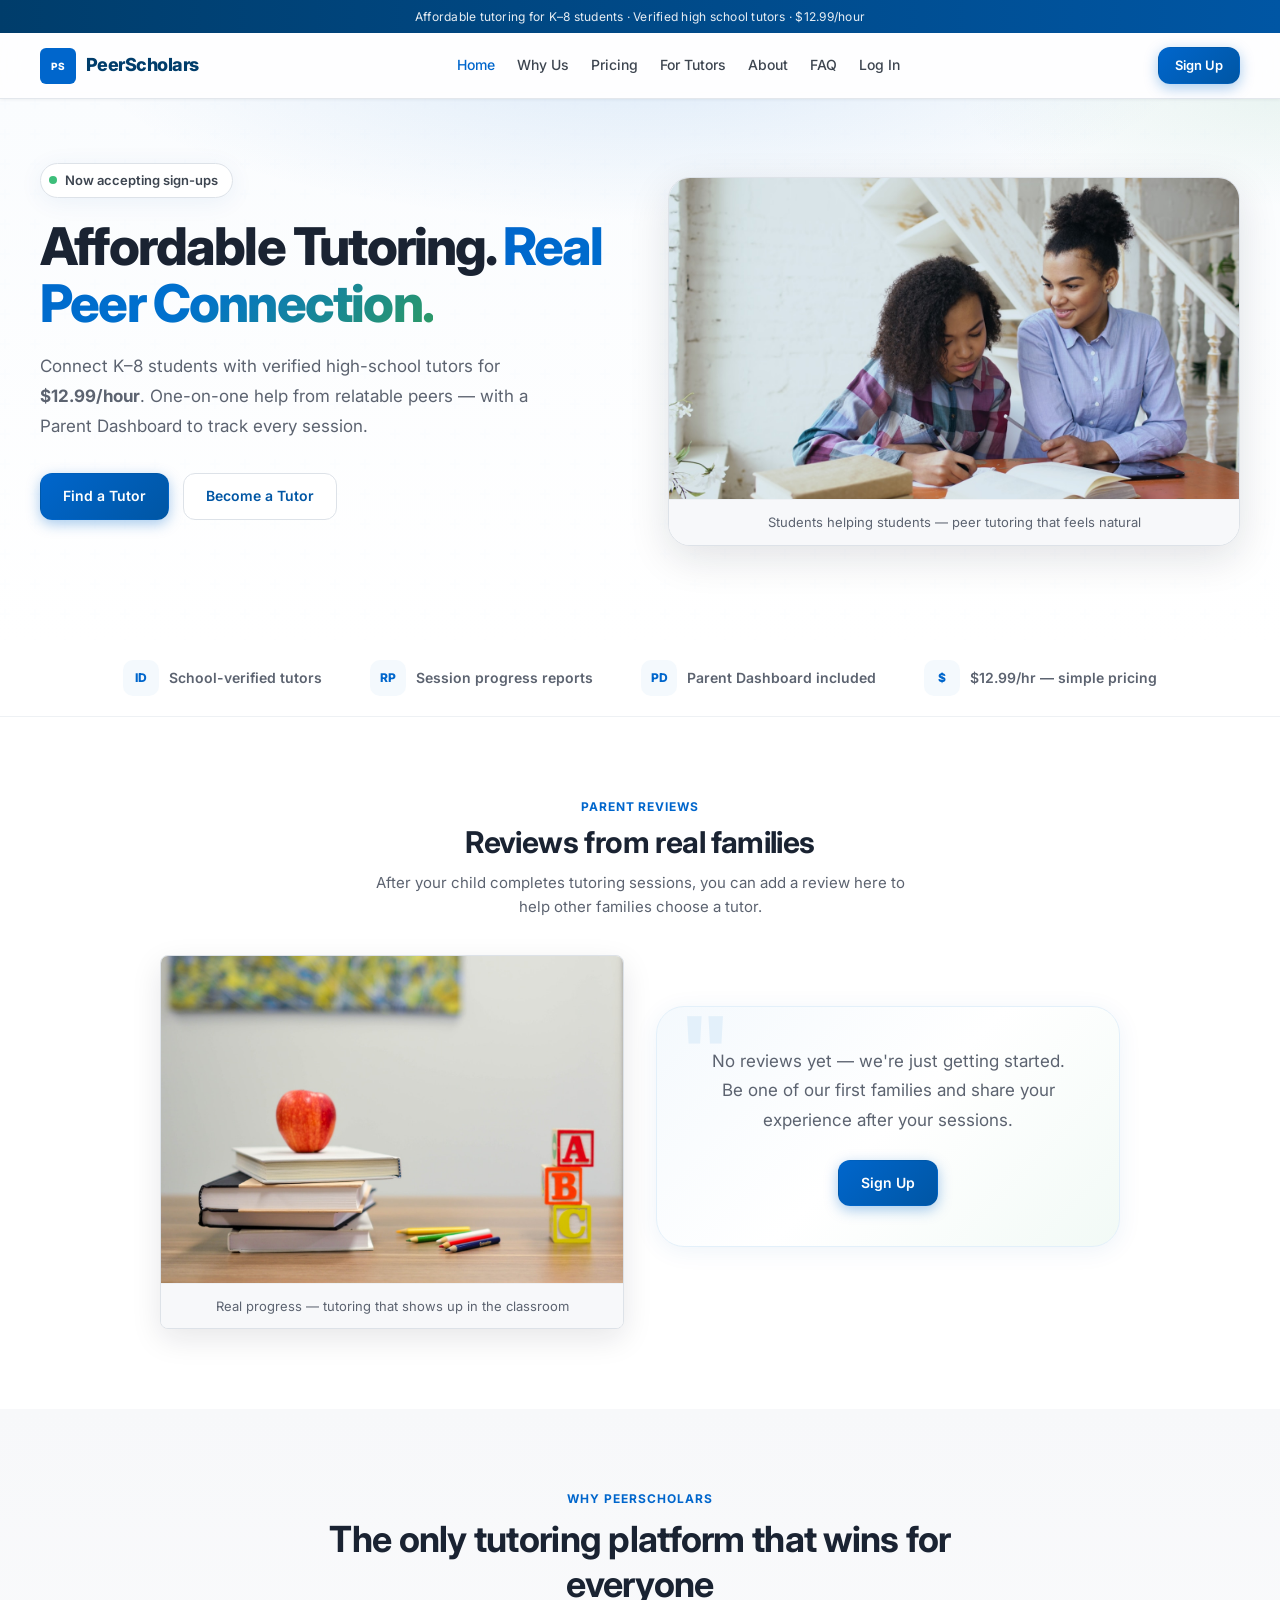
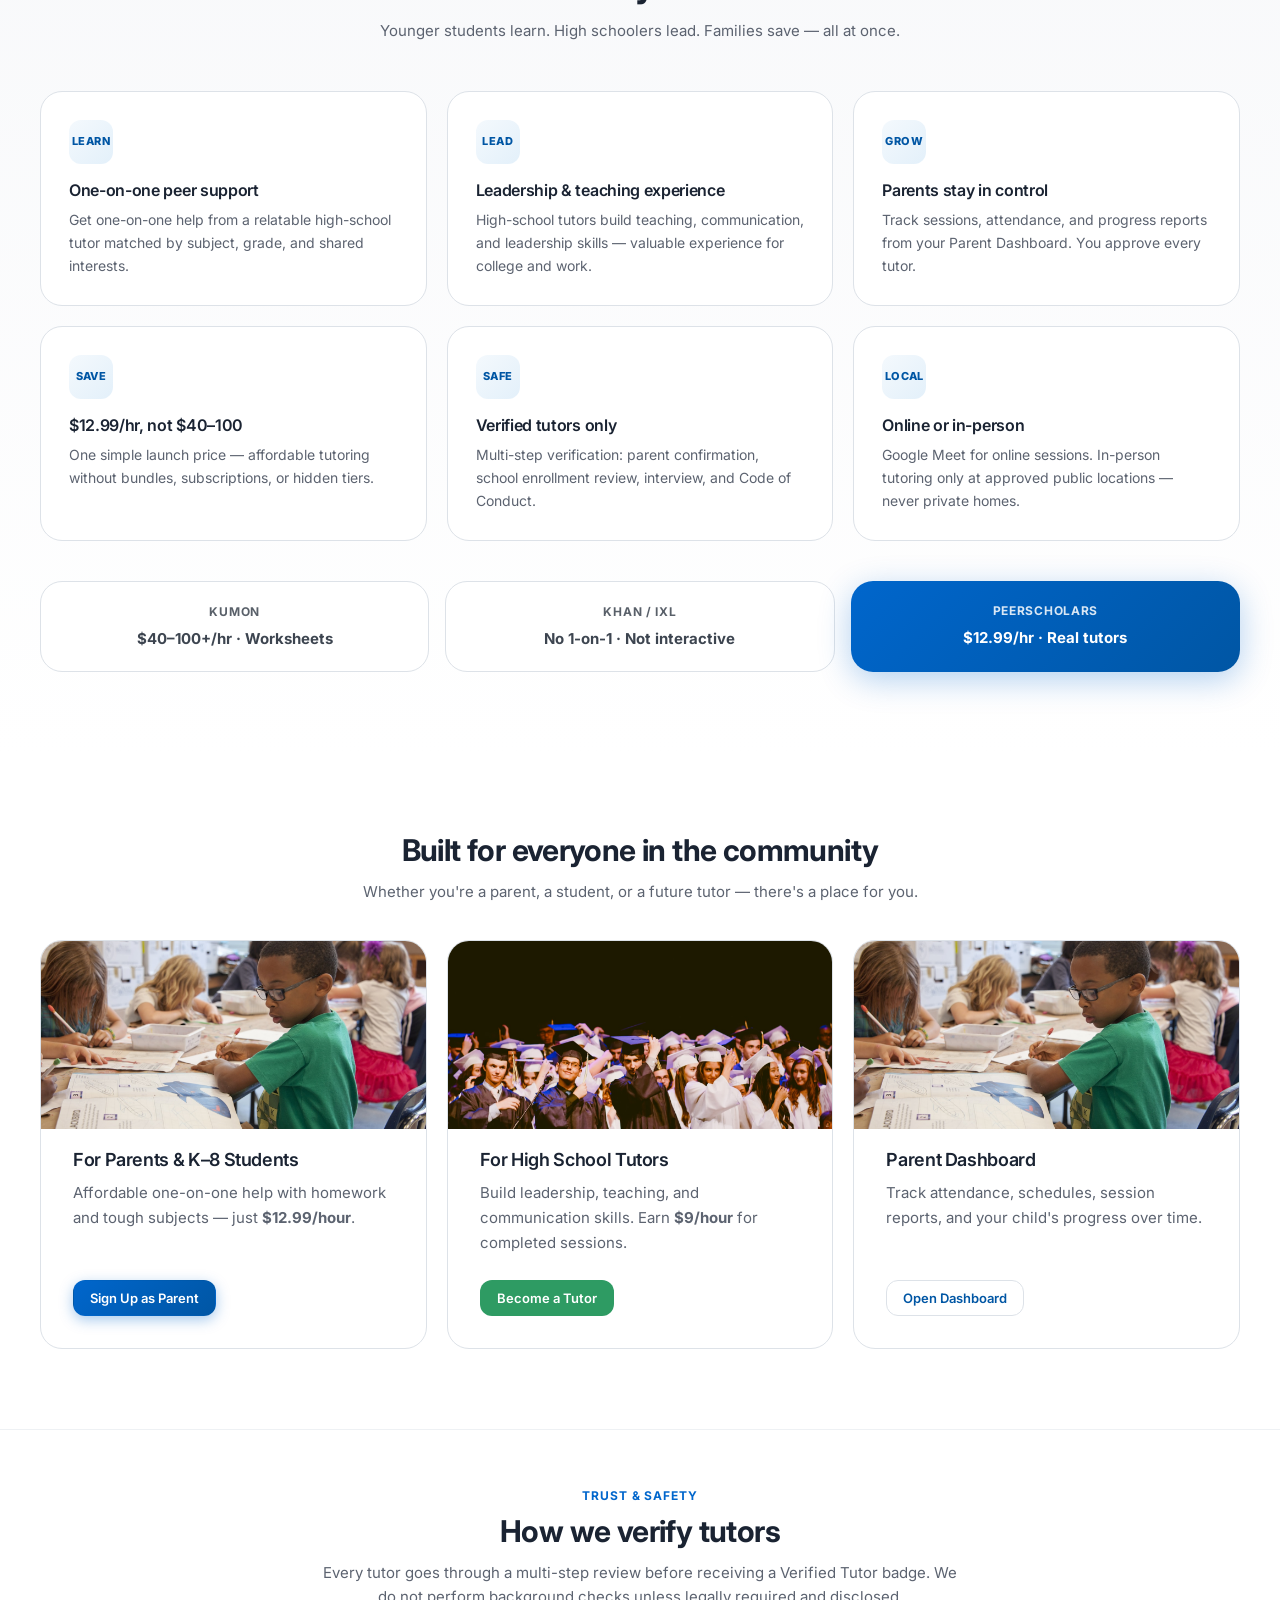
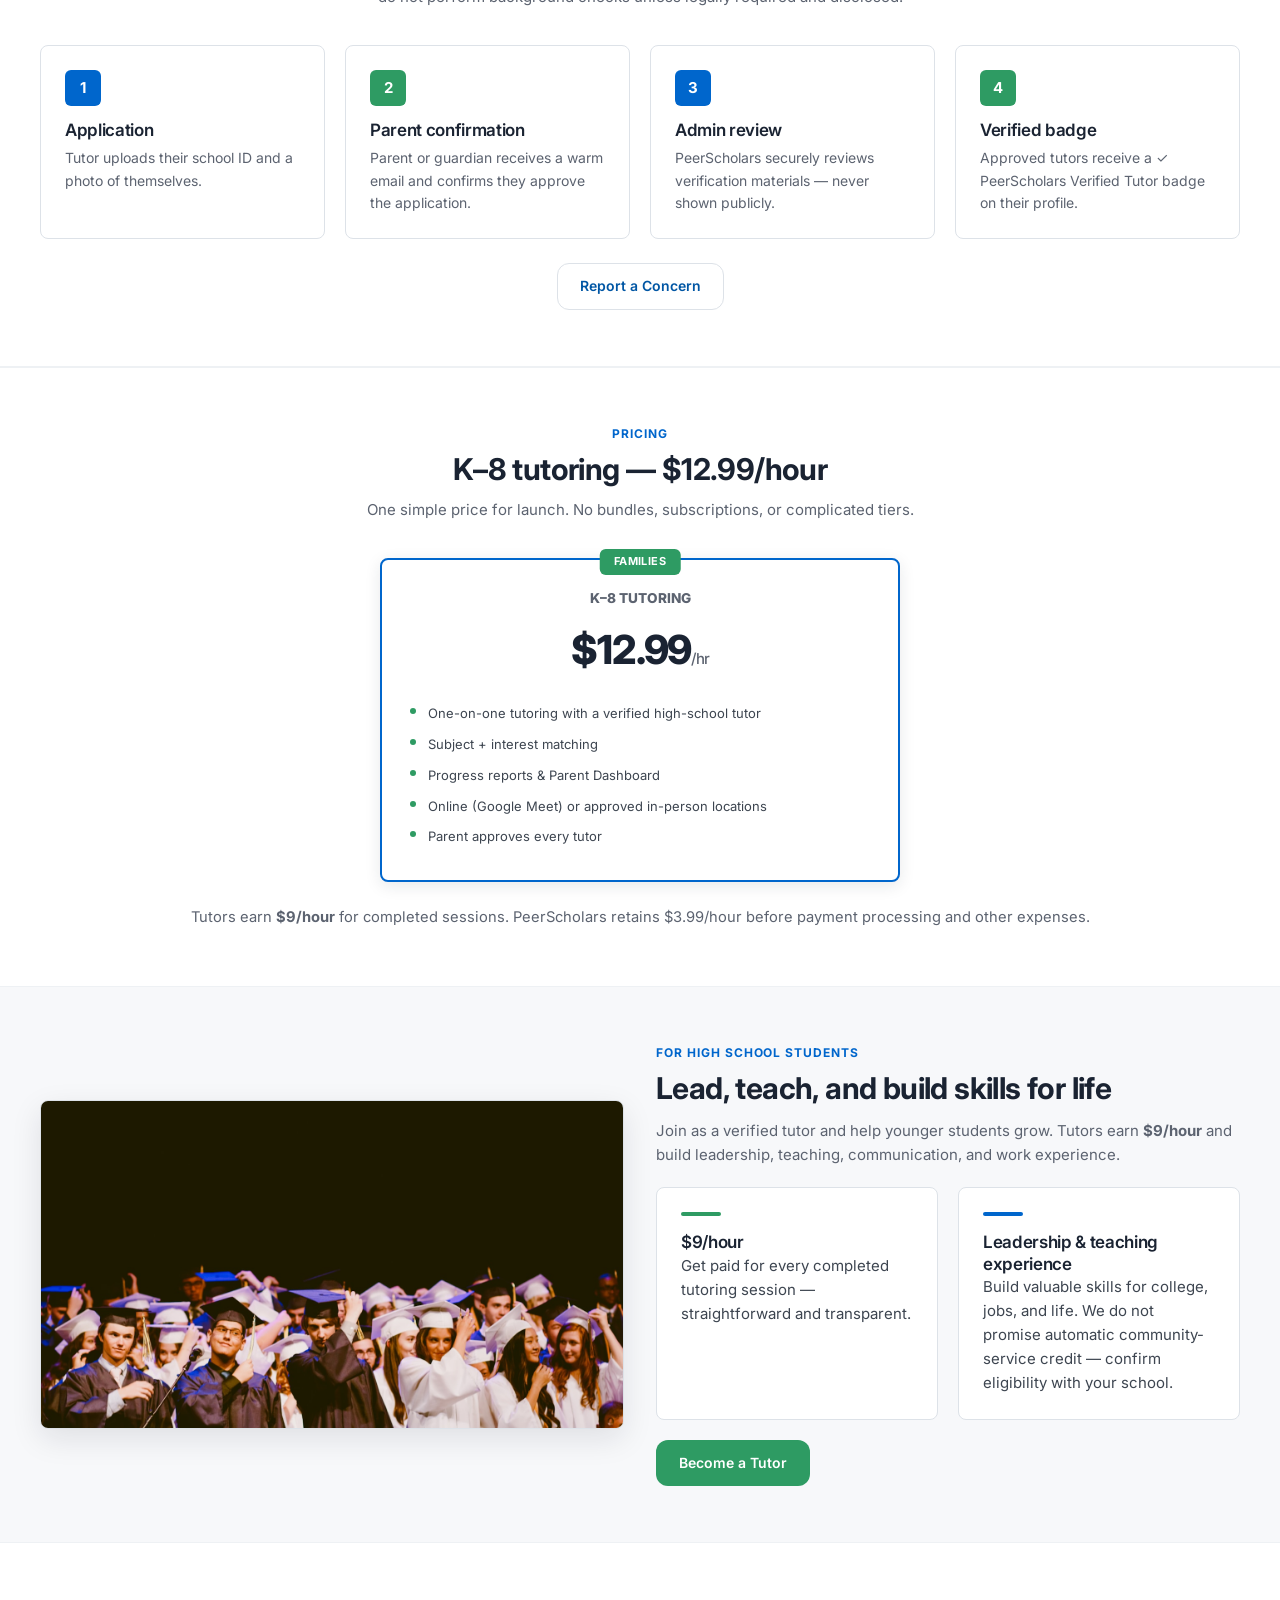
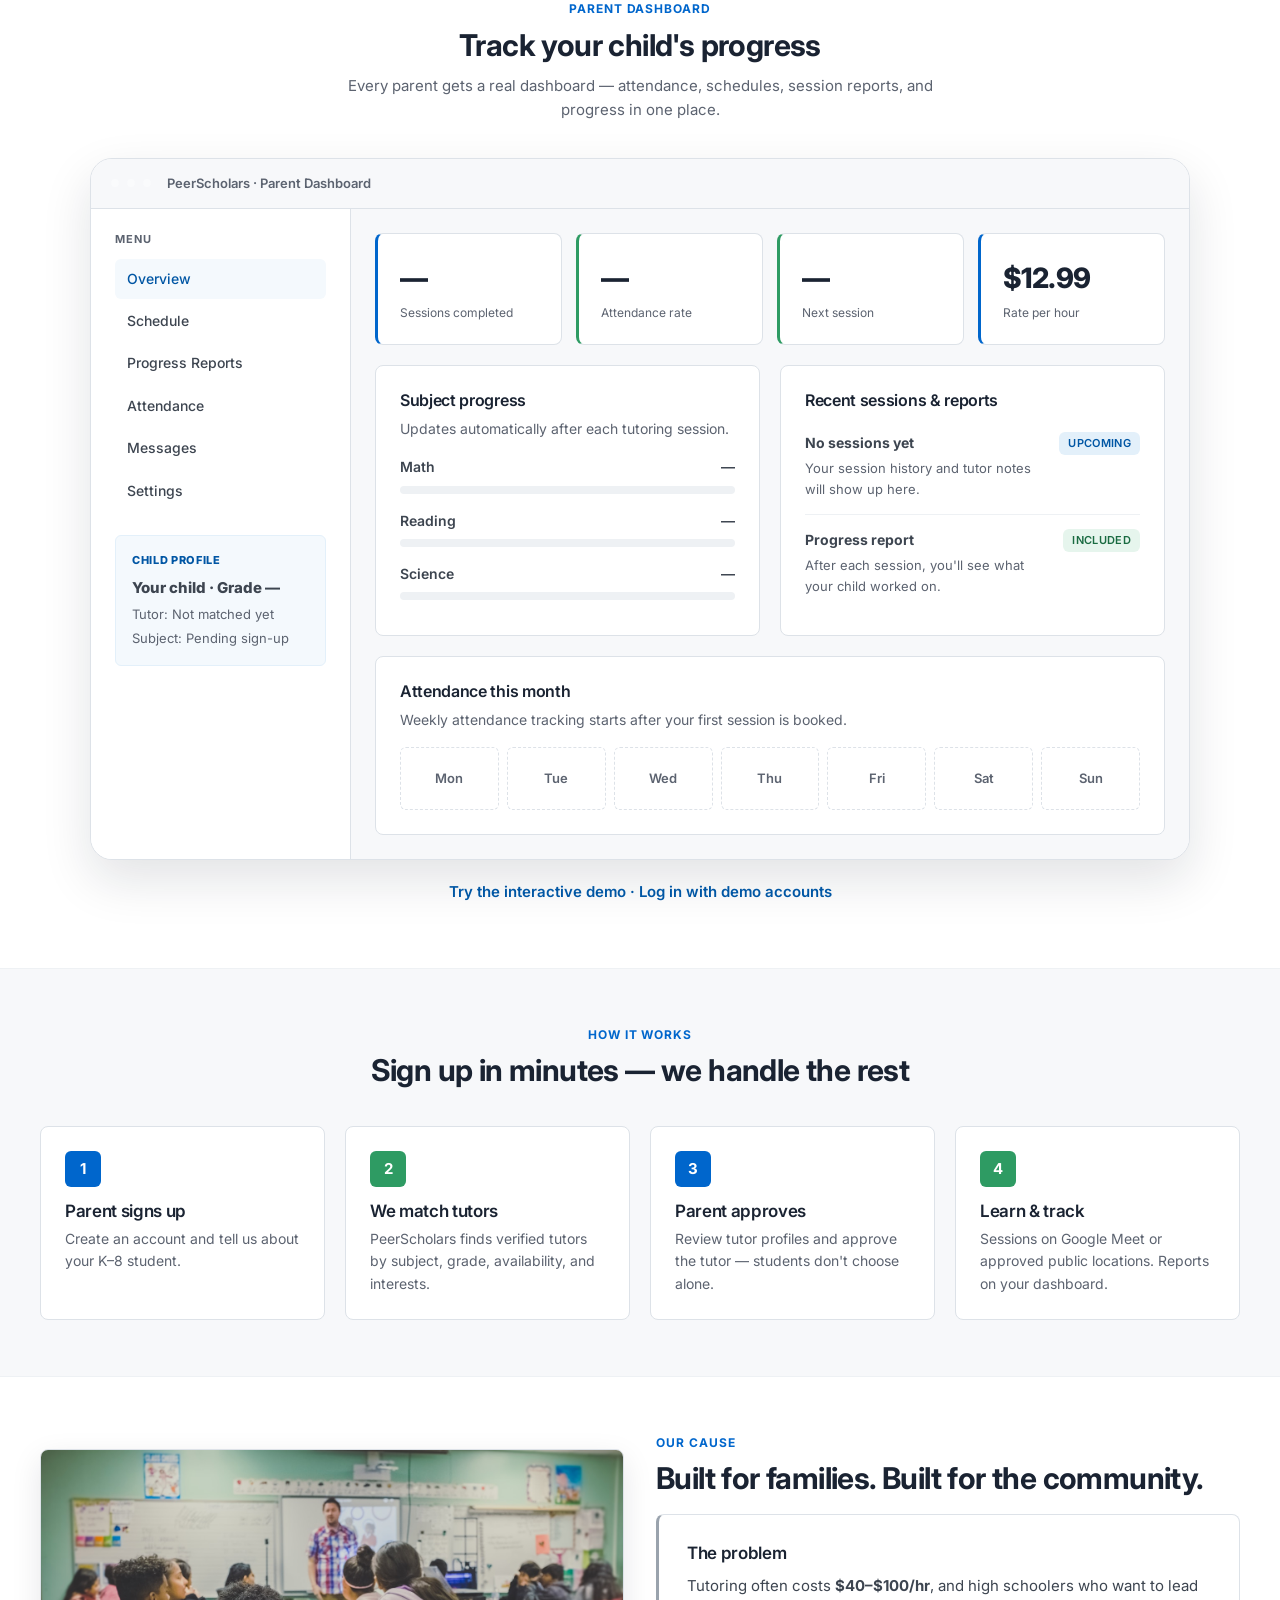
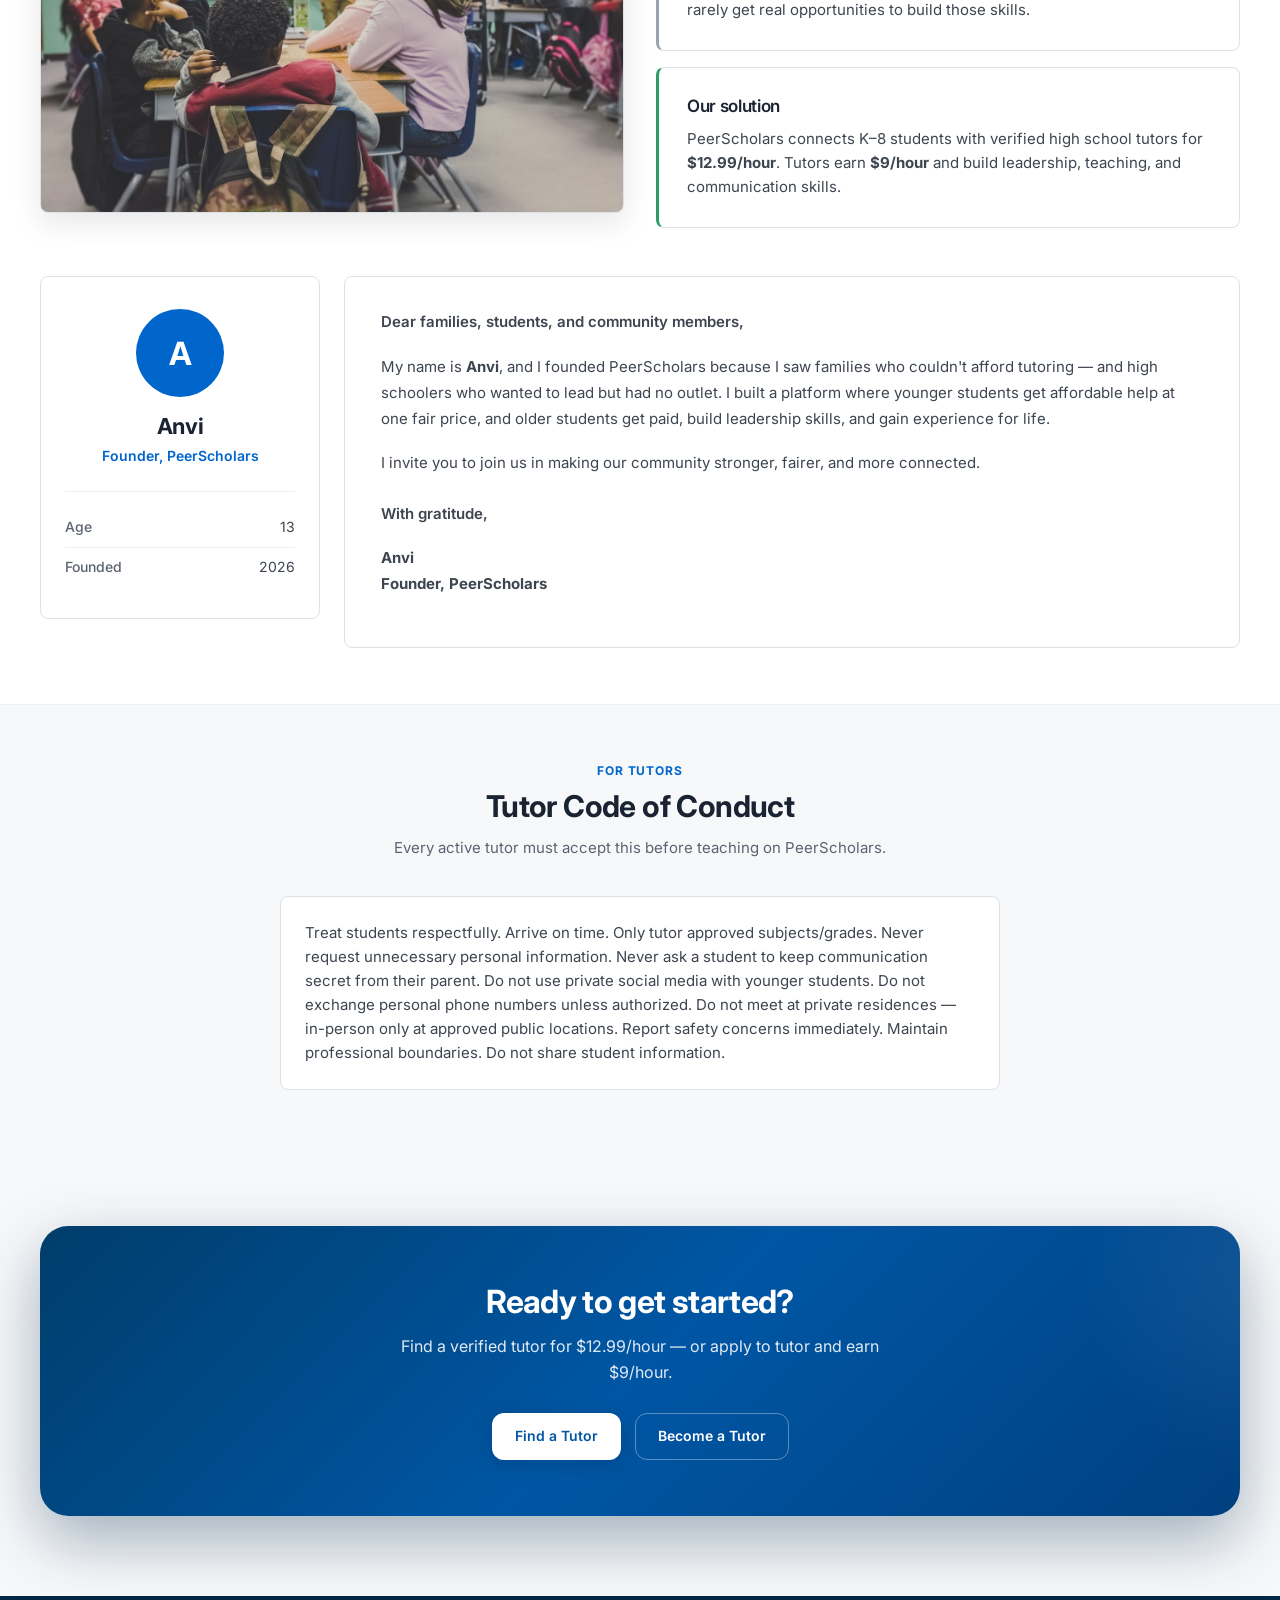
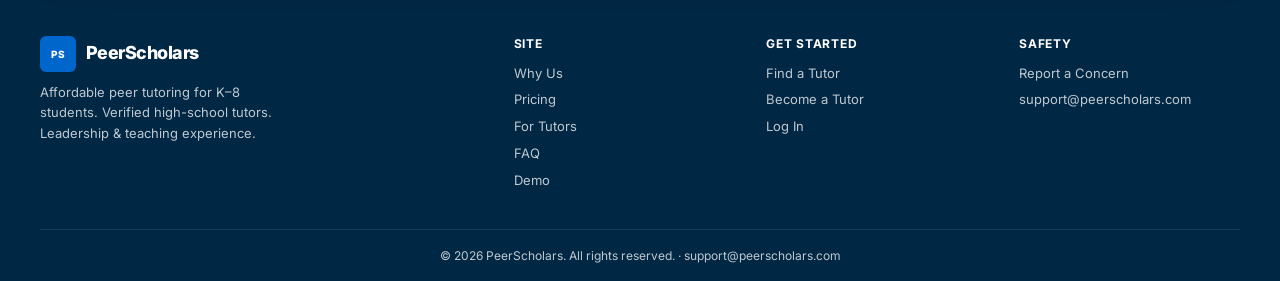
==== commit b4429a63: "Update tutor verification to school ID, photo, and parent email flow. Co-authored-by: Cursor <cursor" ====
--- a/index.html
+++ b/index.html
@@ -194,10 +194,10 @@
           <p class="section-desc">Every tutor goes through a multi-step review before receiving a Verified Tutor badge. We do not perform background checks unless legally required and disclosed.</p>
         </div>
         <div class="steps reveal">
-          <div class="step"><div class="step-num blue">1</div><h3>Application</h3><p>Tutor submits their application with parent/guardian info and tutoring details.</p></div>
-          <div class="step"><div class="step-num green">2</div><h3>Parent confirmation</h3><p>Parent or guardian confirms they approve the tutoring application.</p></div>
-          <div class="step"><div class="step-num blue">3</div><h3>School enrollment</h3><p>Tutor uploads a school-issued document. Admins review privately — never shown to parents.</p></div>
-          <div class="step"><div class="step-num green">4</div><h3>Interview &amp; review</h3><p>PeerScholars interview, Code of Conduct acceptance, and final admin approval.</p></div>
+          <div class="step"><div class="step-num blue">1</div><h3>Application</h3><p>Tutor uploads their school ID and a photo of themselves.</p></div>
+          <div class="step"><div class="step-num green">2</div><h3>Parent confirmation</h3><p>Parent or guardian receives a warm email and confirms they approve the application.</p></div>
+          <div class="step"><div class="step-num blue">3</div><h3>Admin review</h3><p>PeerScholars securely reviews verification materials — never shown publicly.</p></div>
+          <div class="step"><div class="step-num green">4</div><h3>Verified badge</h3><p>Approved tutors receive a ✓ PeerScholars Verified Tutor badge on their profile.</p></div>
         </div>
         <p style="text-align:center;margin-top:1.5rem;"><a href="report-concern.html" class="btn btn-secondary">Report a Concern</a></p>
       </div>
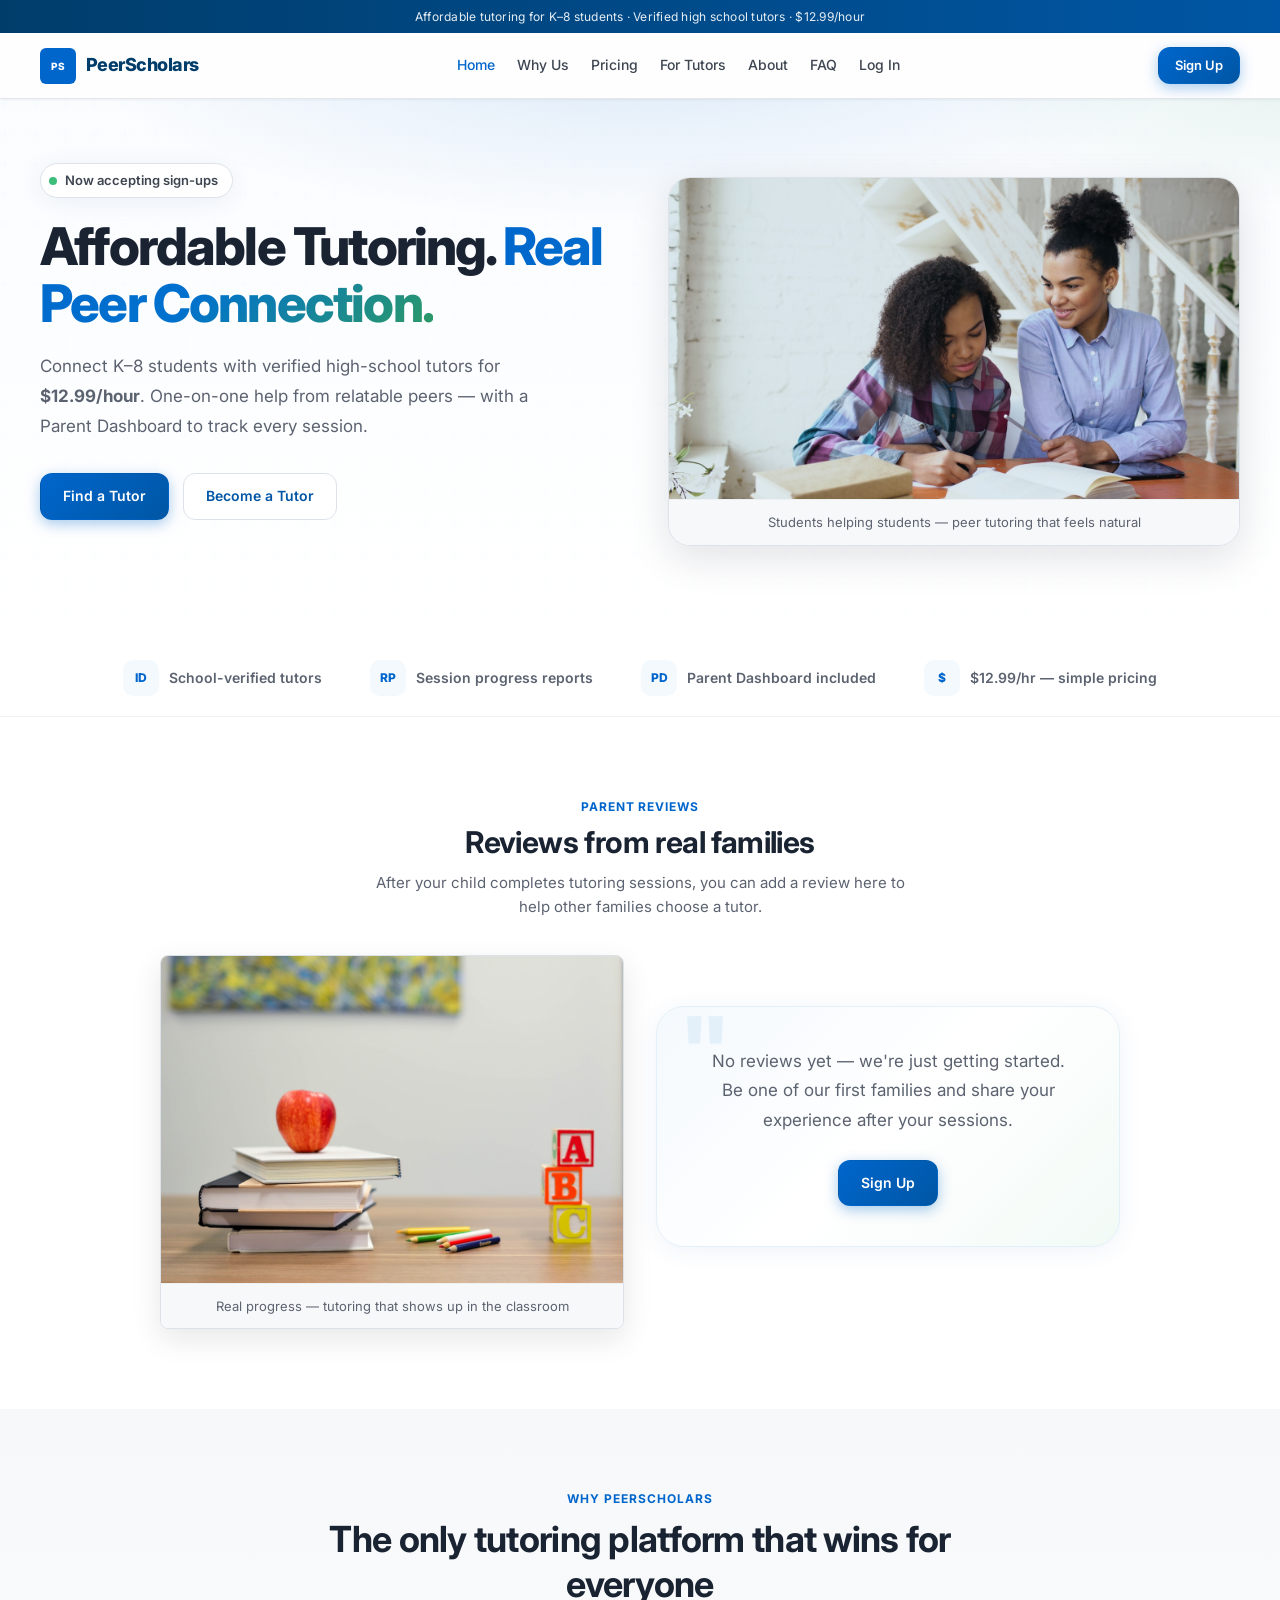
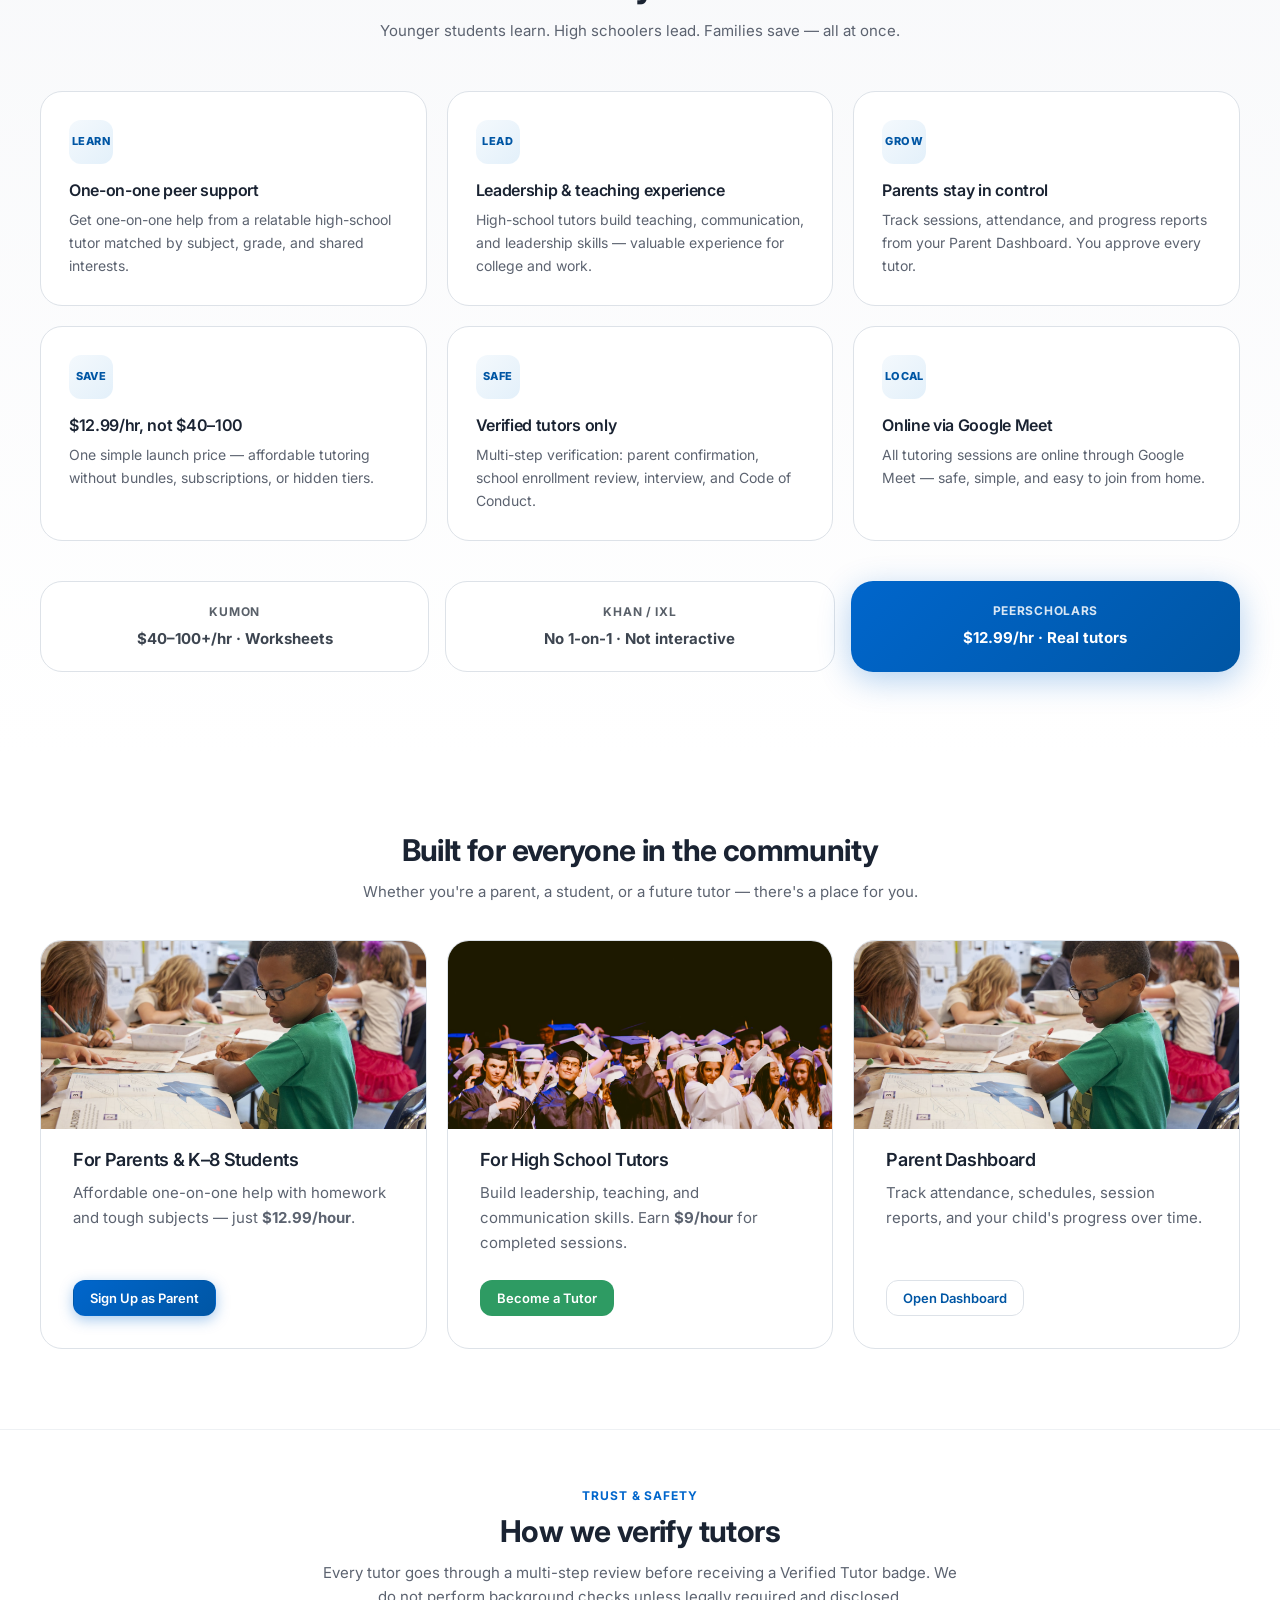
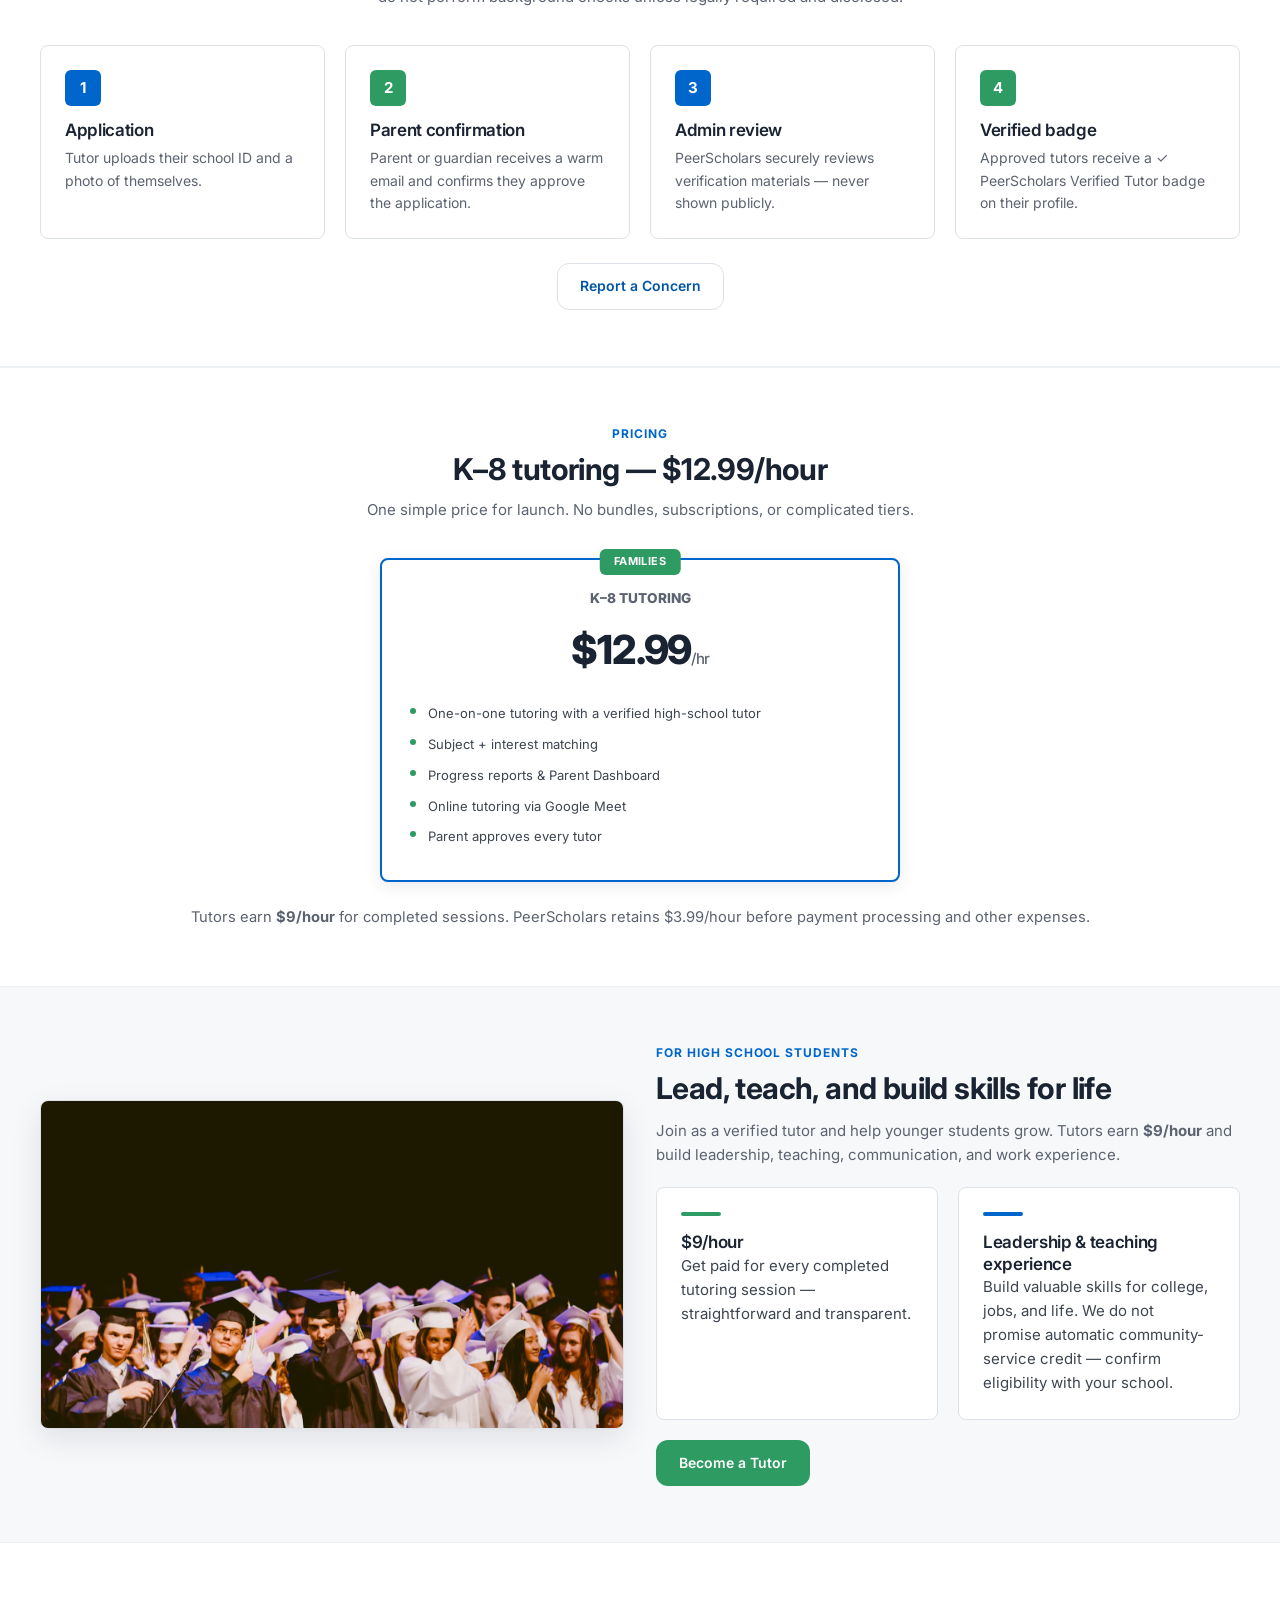
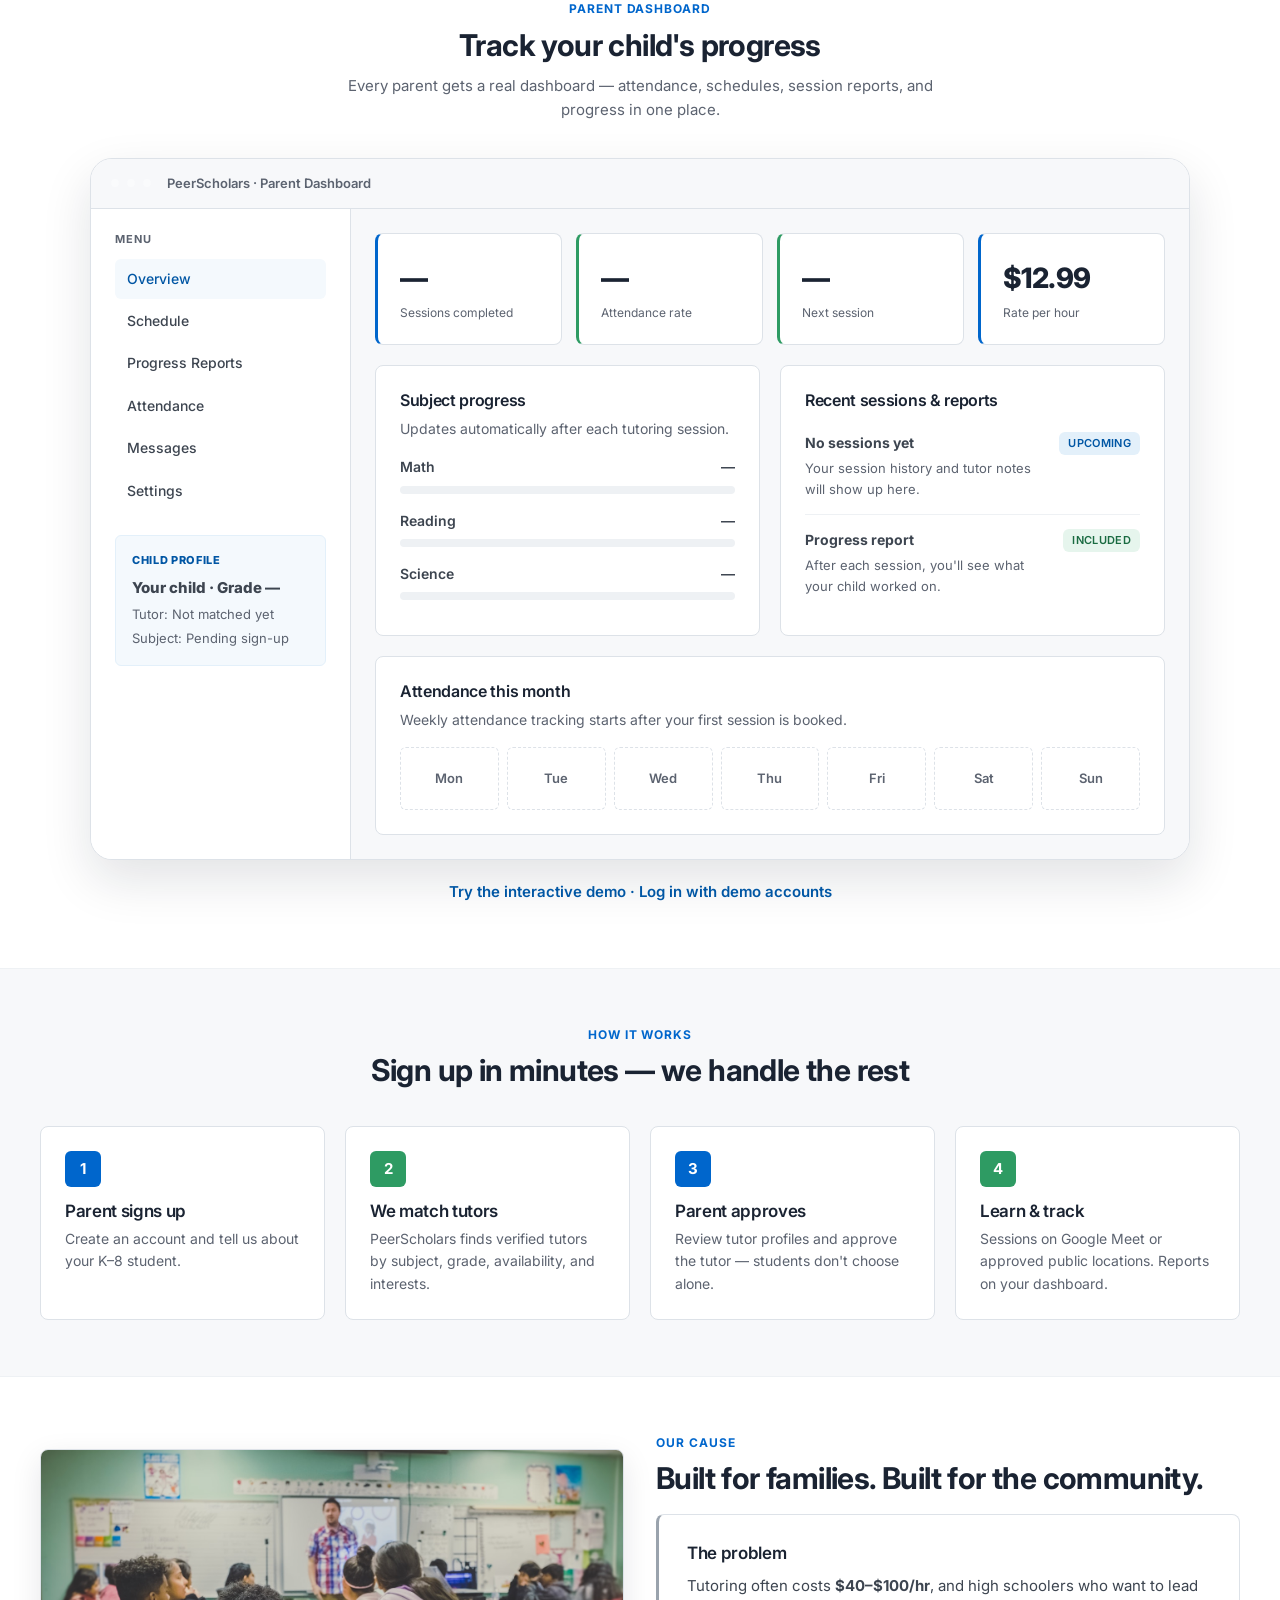
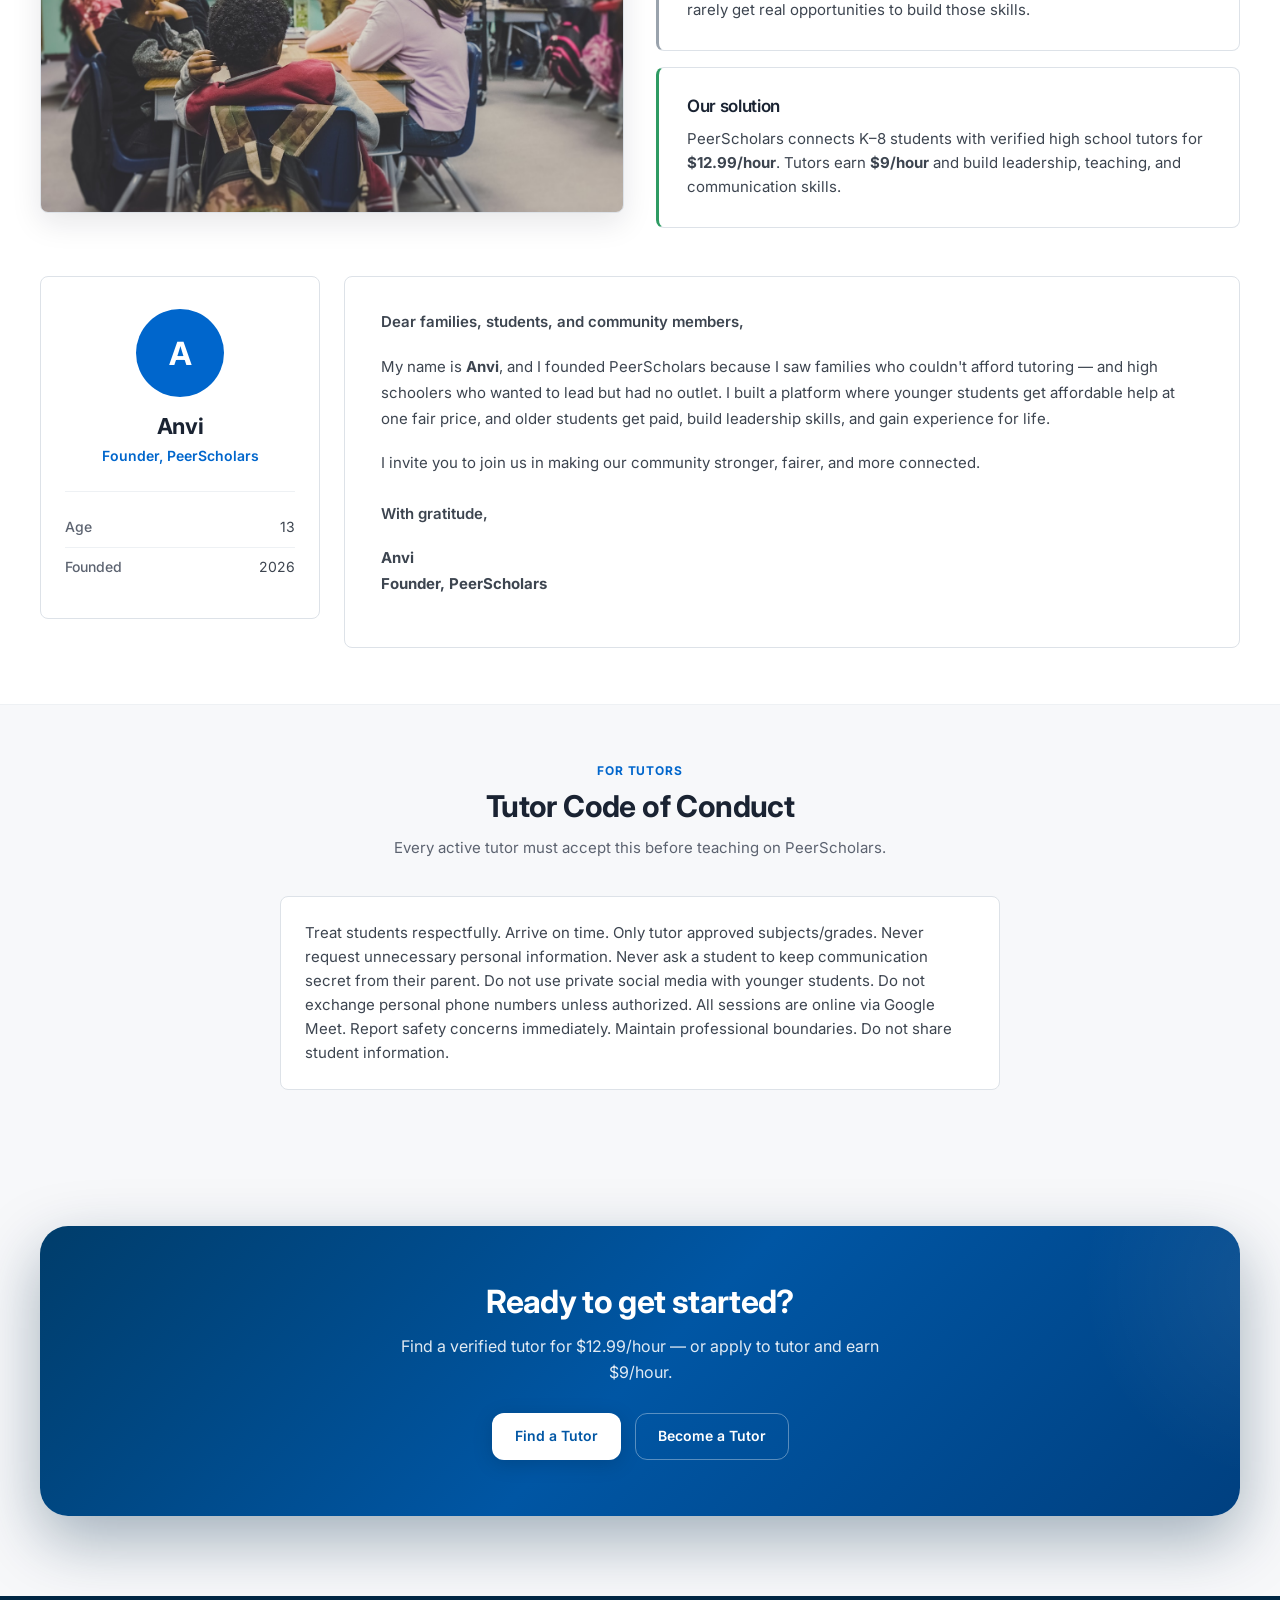
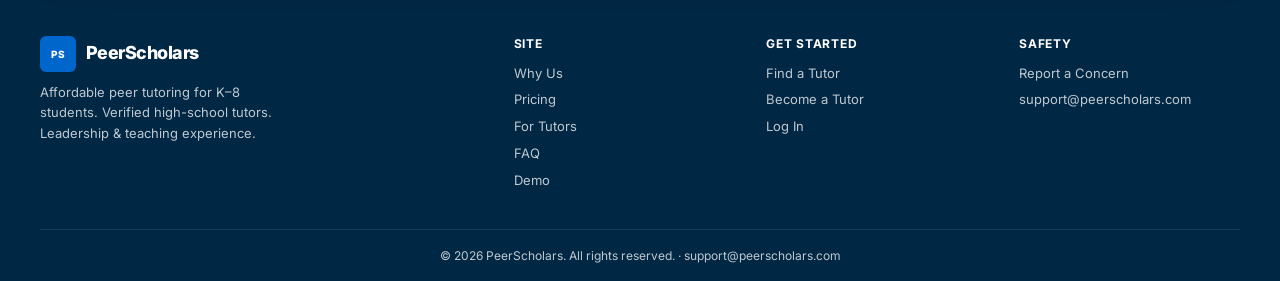
==== commit d647531d: "Add online-only signup, availability times, interest tags, and matching flow. Co-authored-by: Cursor" ====
--- a/index.html
+++ b/index.html
@@ -136,8 +136,8 @@
           </article>
           <article class="usp-card-premium reveal reveal-delay-2">
             <div class="usp-card-icon">LOCAL</div>
-            <h3>Online or in-person</h3>
-            <p>Google Meet for online sessions. In-person tutoring only at approved public locations — never private homes.</p>
+            <h3>Online via Google Meet</h3>
+            <p>All tutoring sessions are online through Google Meet — safe, simple, and easy to join from home.</p>
           </article>
         </div>
 
@@ -220,7 +220,7 @@
               <li>One-on-one tutoring with a verified high-school tutor</li>
               <li>Subject + interest matching</li>
               <li>Progress reports &amp; Parent Dashboard</li>
-              <li>Online (Google Meet) or approved in-person locations</li>
+              <li>Online tutoring via Google Meet</li>
               <li>Parent approves every tutor</li>
             </ul>
           </div>
@@ -413,7 +413,7 @@
           <h2>Tutor Code of Conduct</h2>
           <p class="section-desc">Every active tutor must accept this before teaching on PeerScholars.</p>
         </div>
-        <div class="card reveal conduct-box" style="max-height:none;">Treat students respectfully. Arrive on time. Only tutor approved subjects/grades. Never request unnecessary personal information. Never ask a student to keep communication secret from their parent. Do not use private social media with younger students. Do not exchange personal phone numbers unless authorized. Do not meet at private residences — in-person only at approved public locations. Report safety concerns immediately. Maintain professional boundaries. Do not share student information.</div>
+        <div class="card reveal conduct-box" style="max-height:none;">Treat students respectfully. Arrive on time. Only tutor approved subjects/grades. Never request unnecessary personal information. Never ask a student to keep communication secret from their parent. Do not use private social media with younger students. Do not exchange personal phone numbers unless authorized. All sessions are online via Google Meet. Report safety concerns immediately. Maintain professional boundaries. Do not share student information.</div>
       </div>
     </section>
 
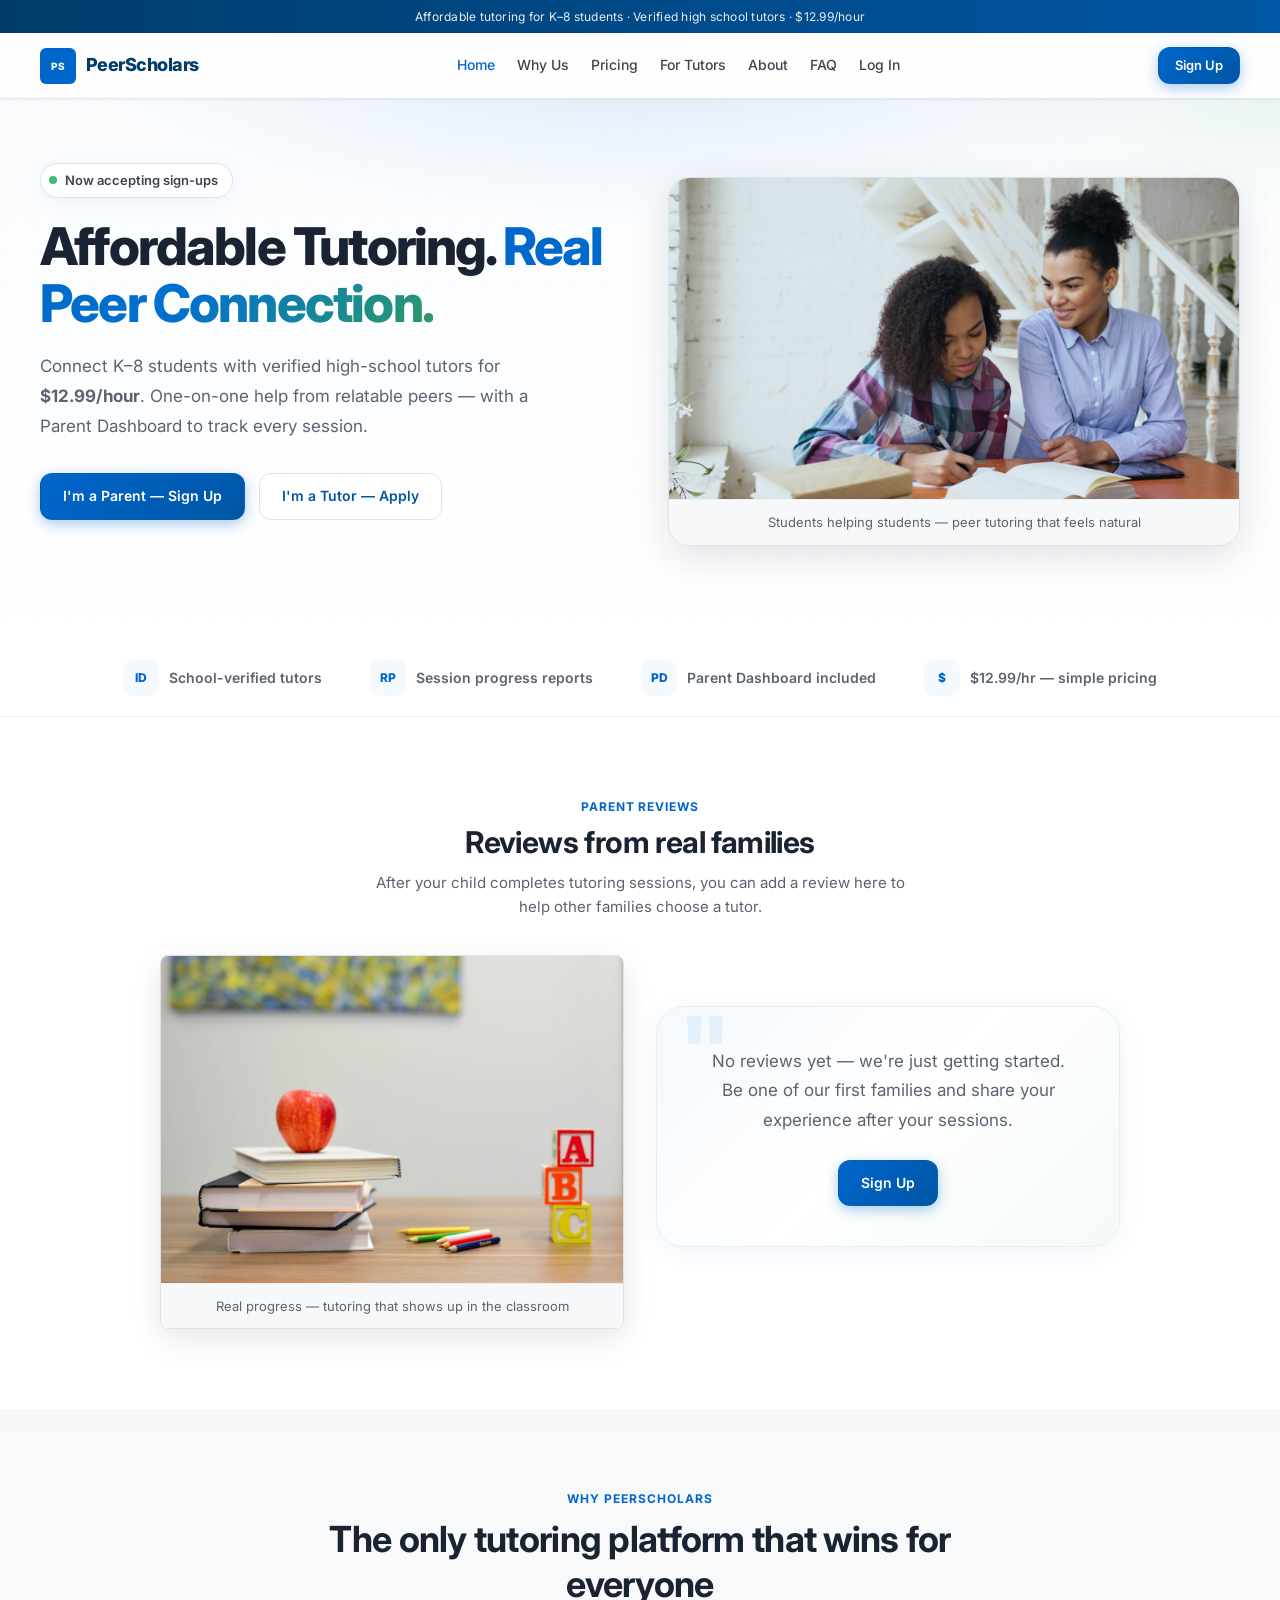
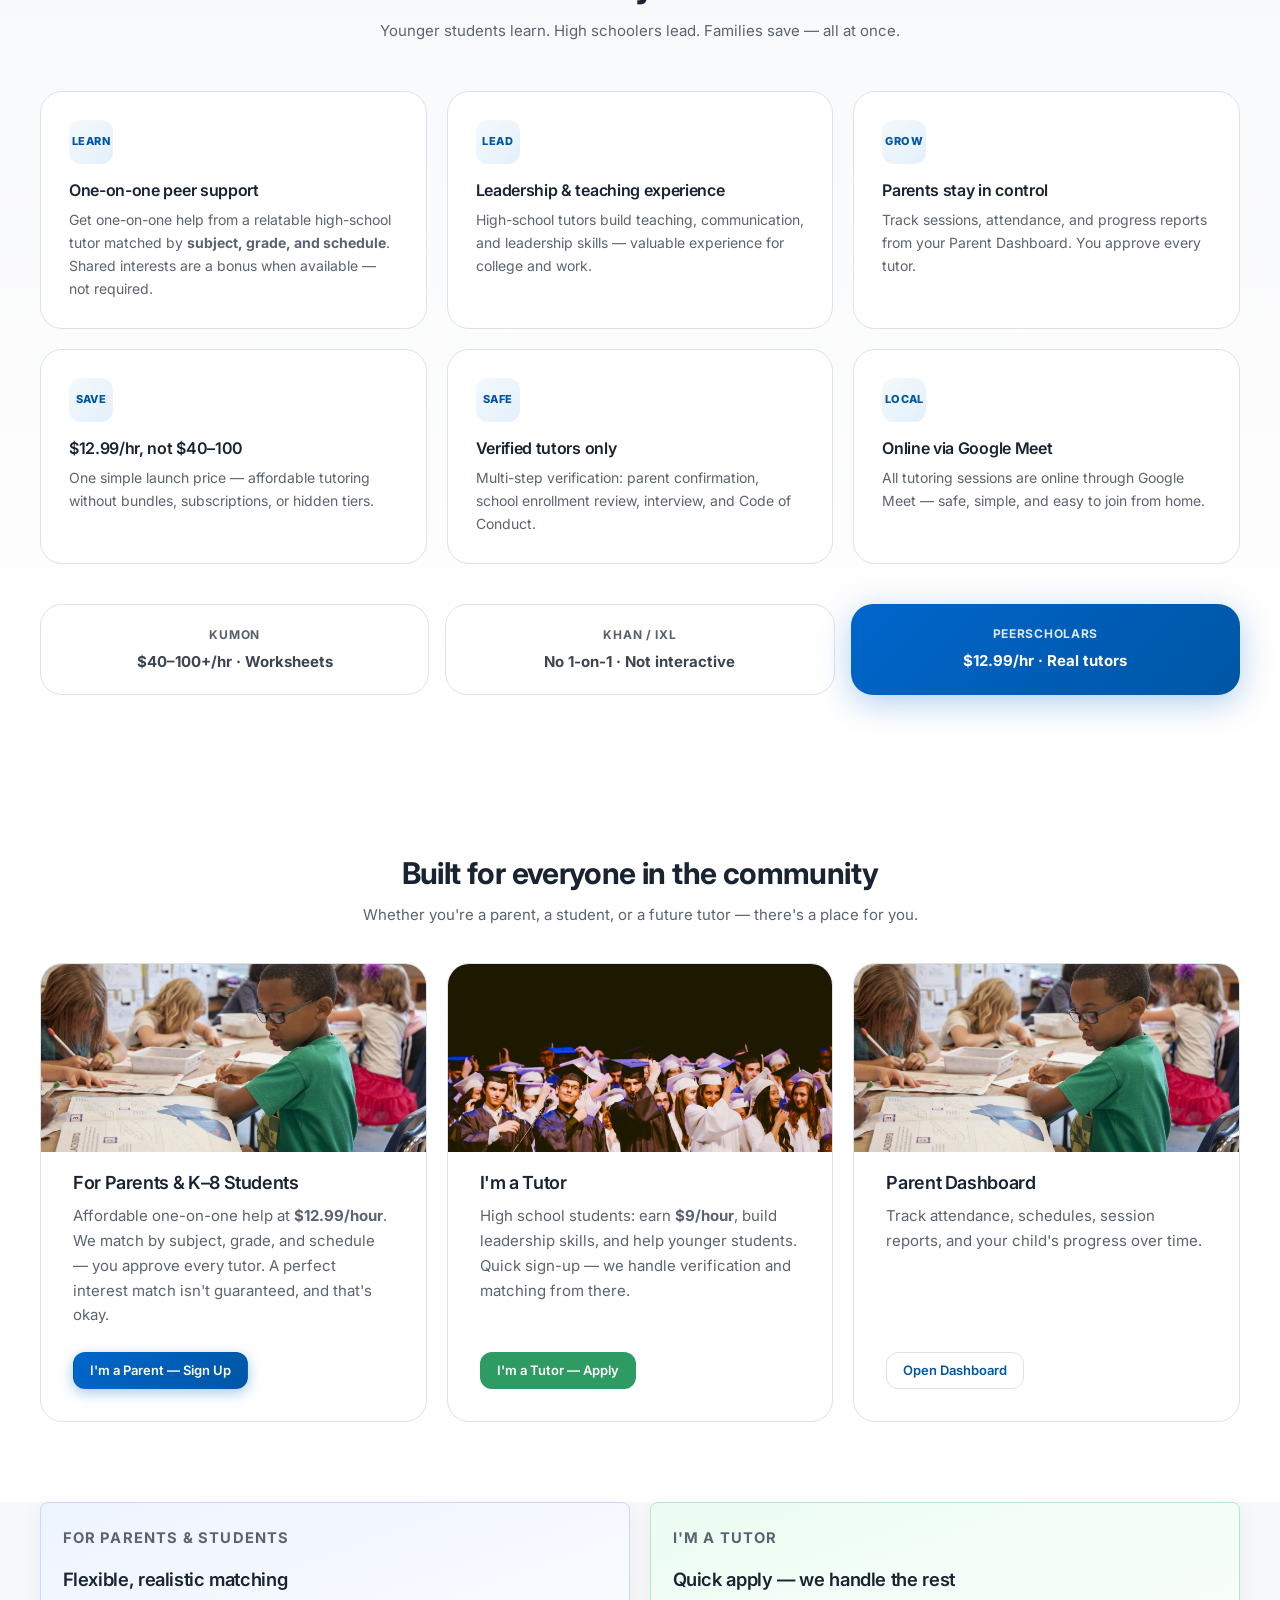
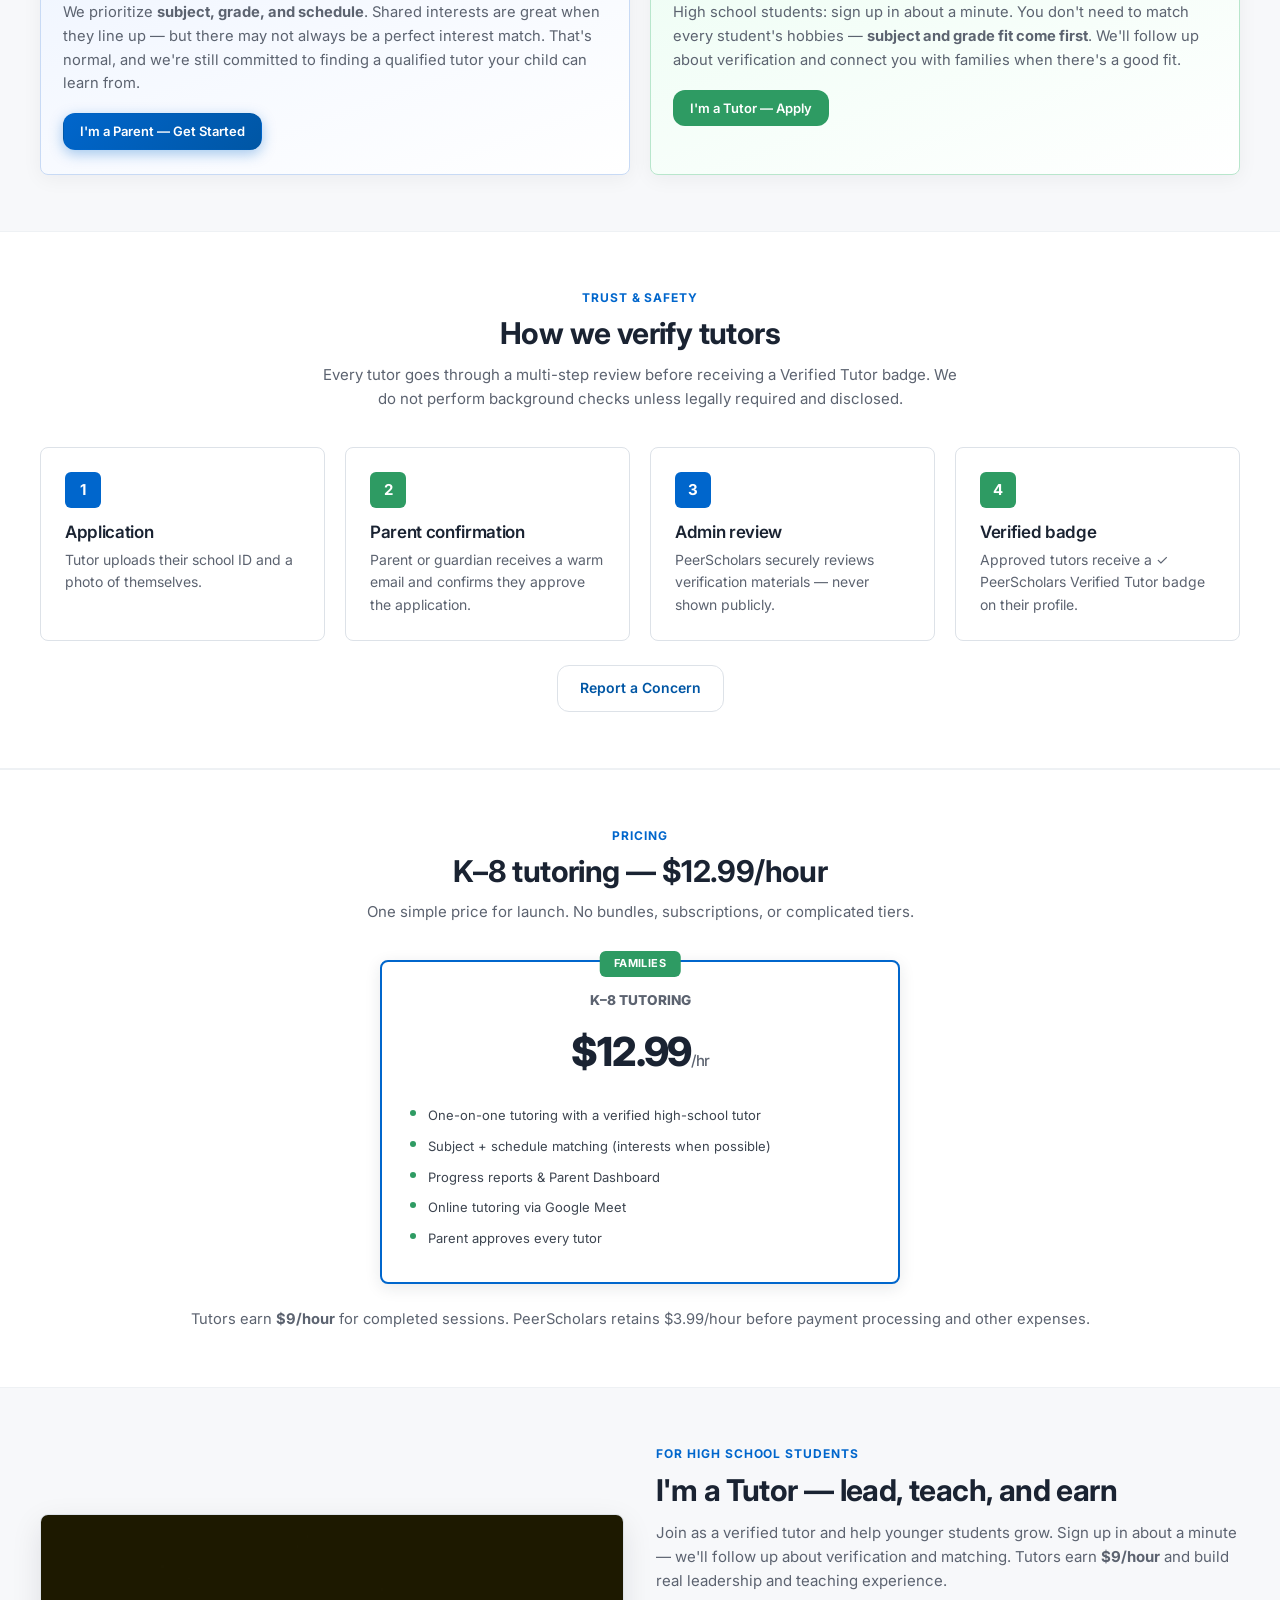
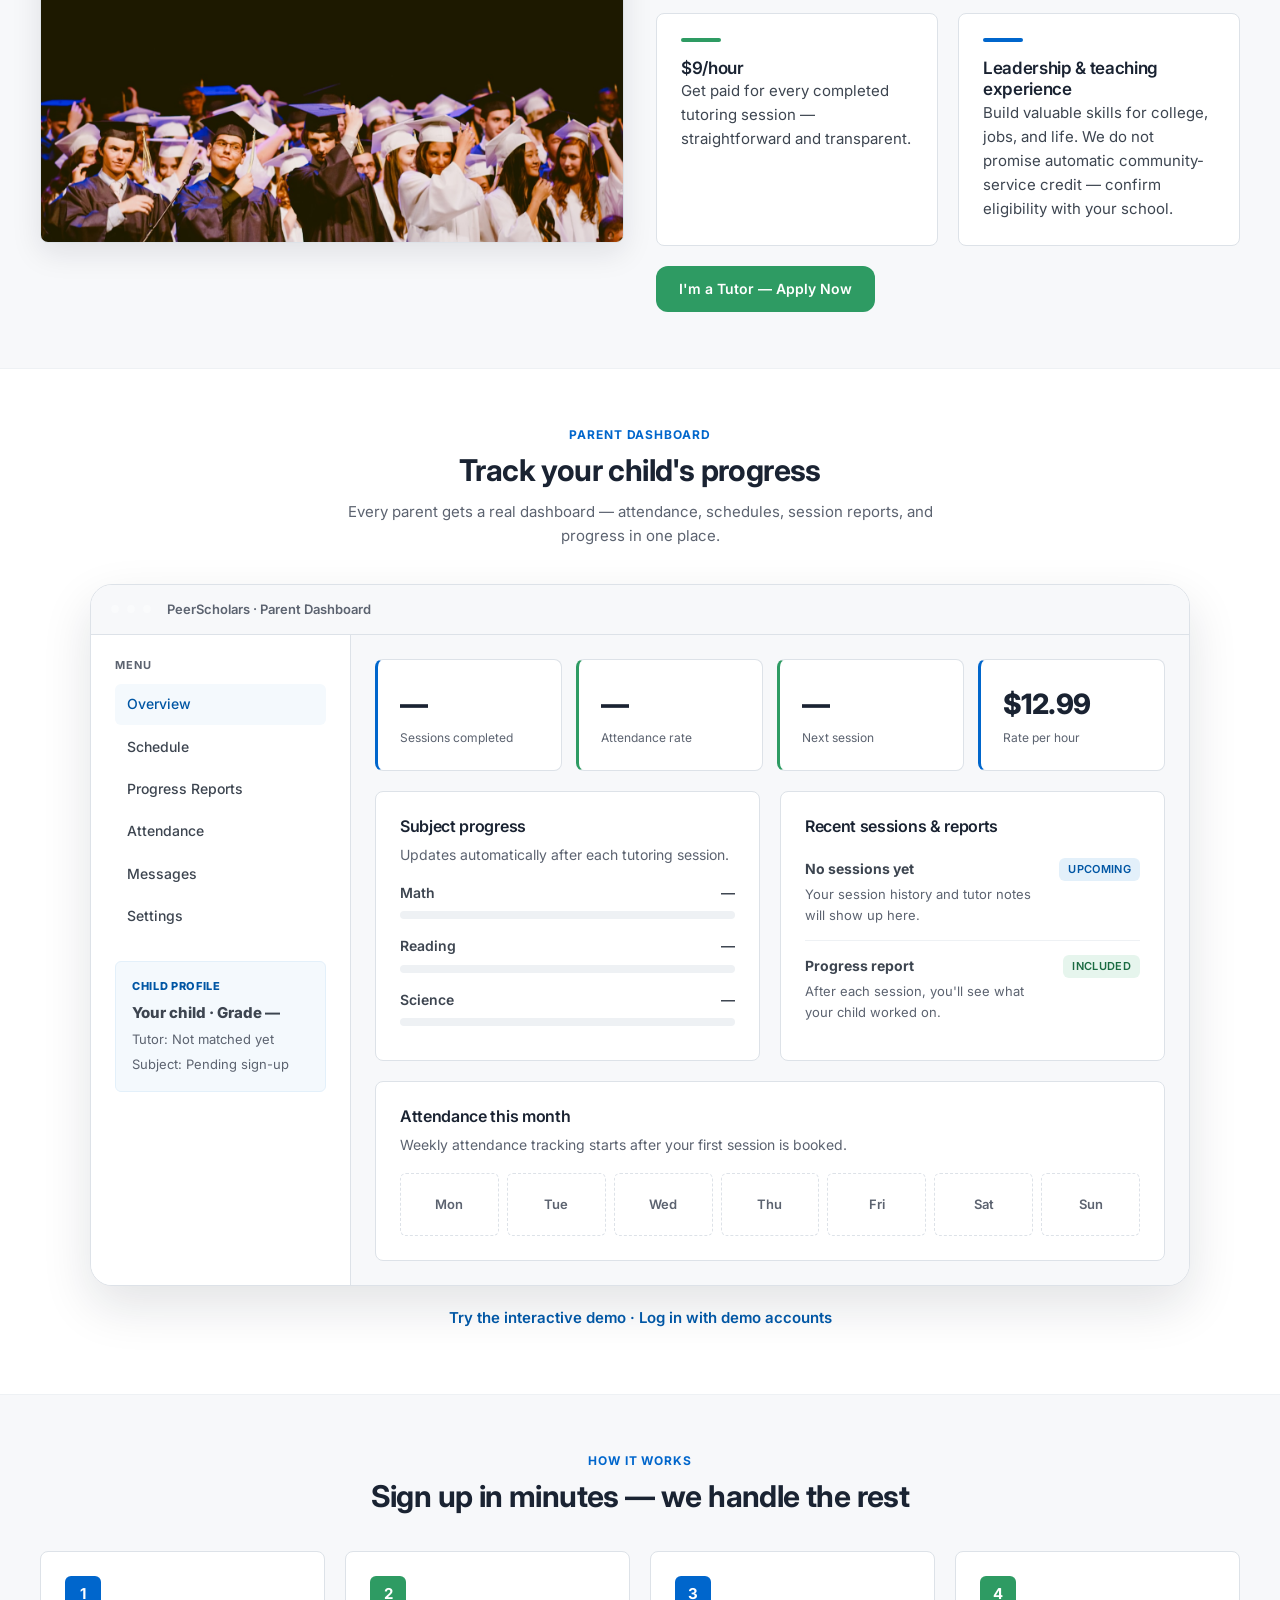
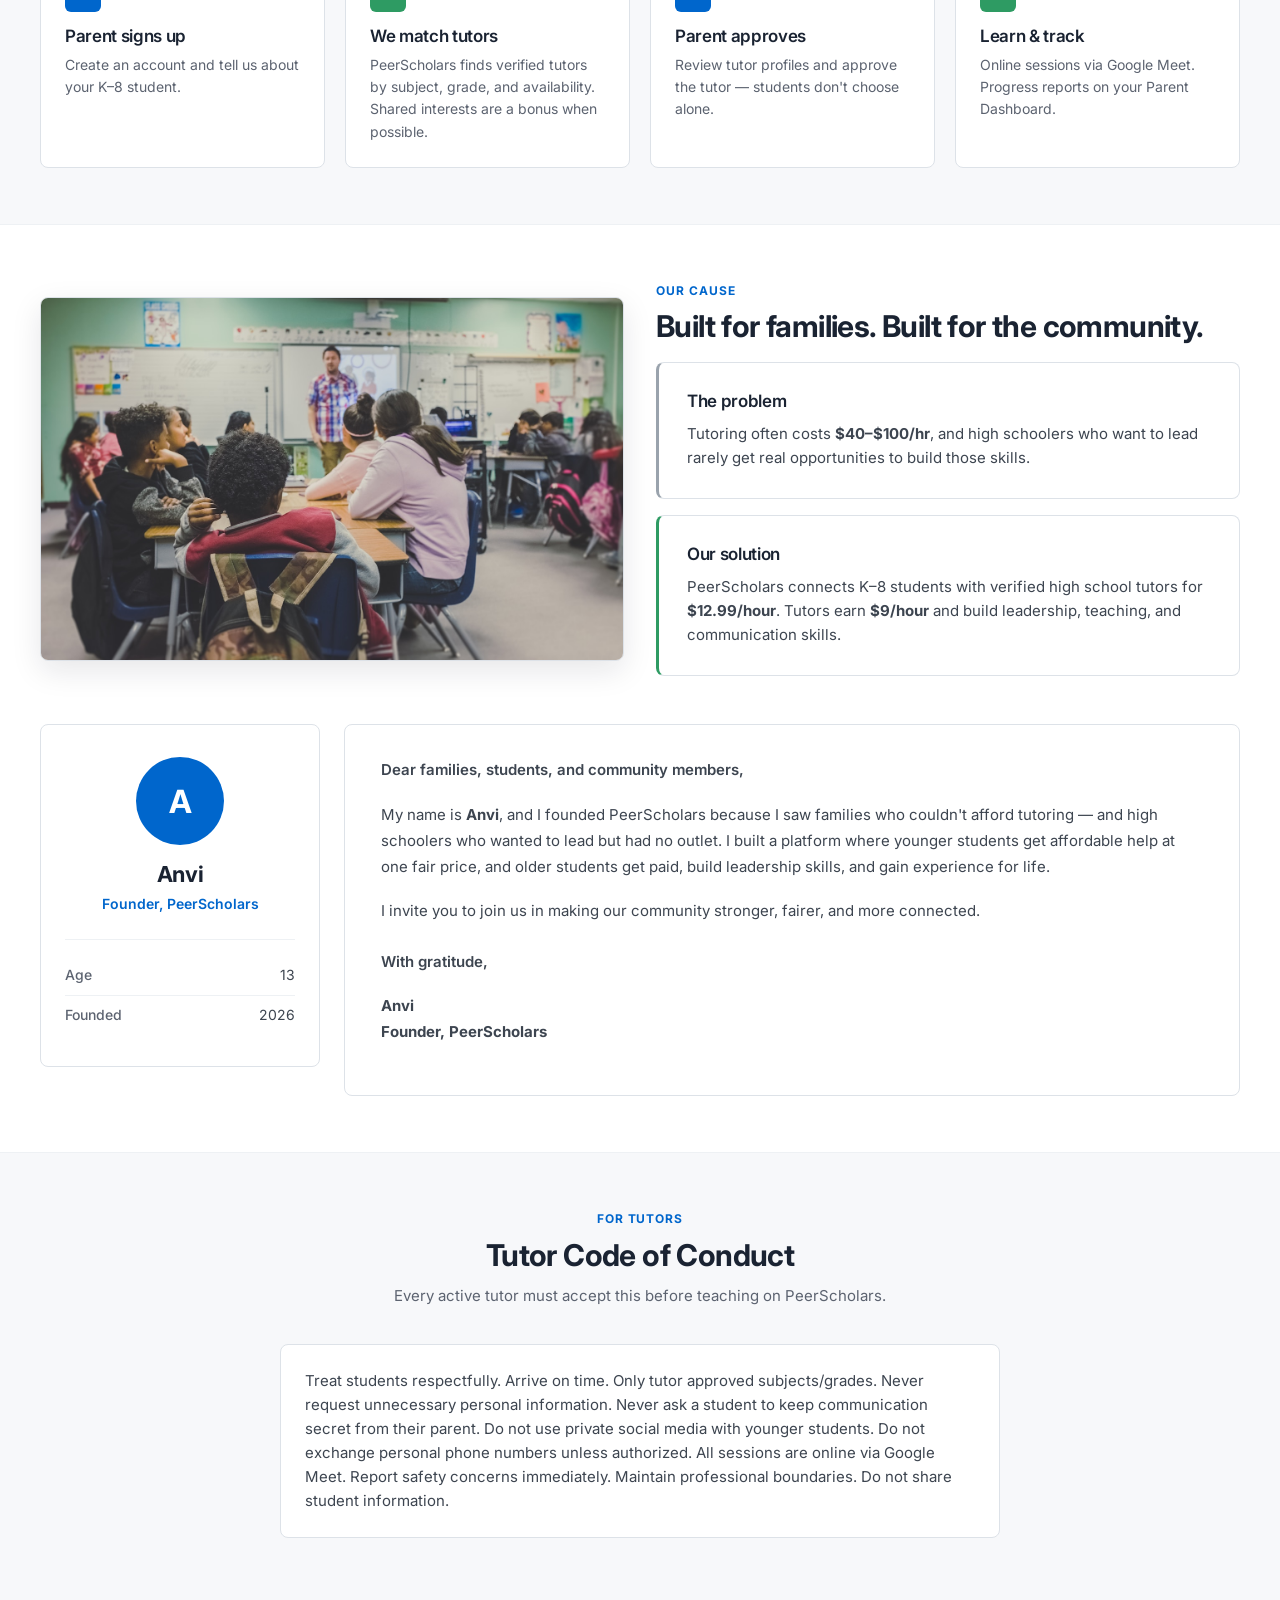
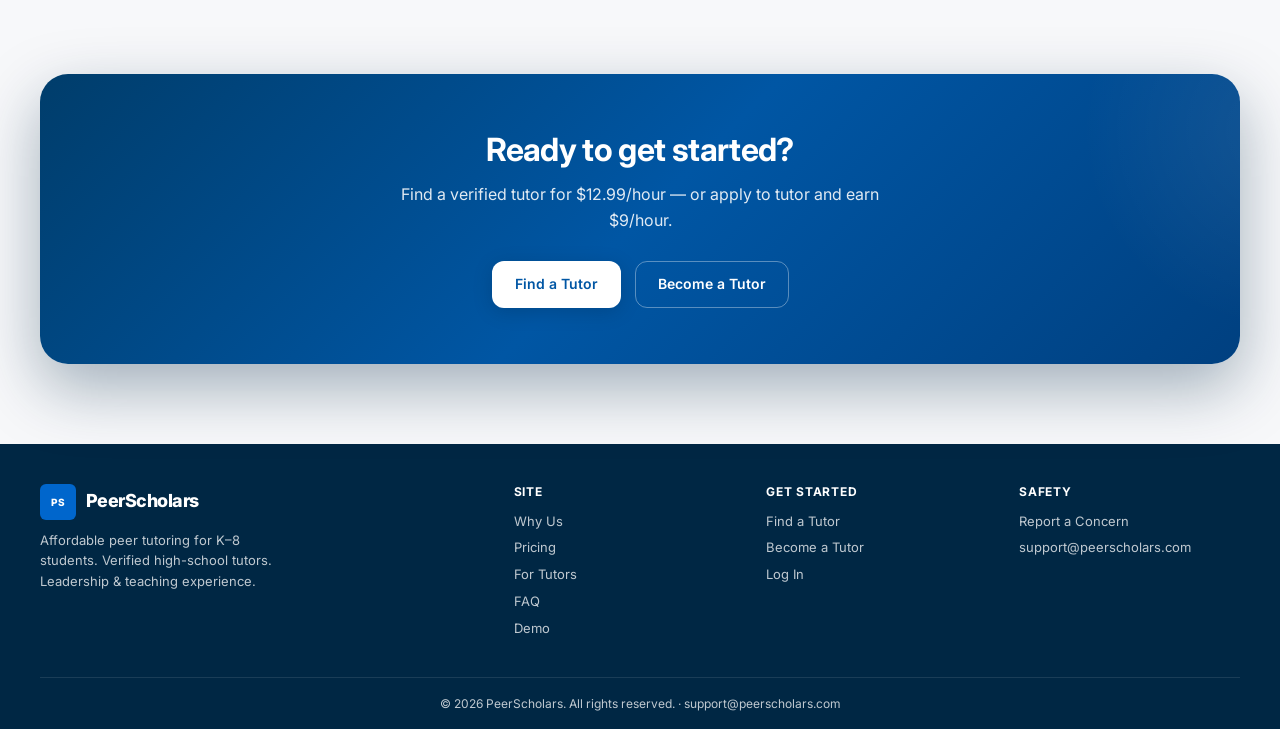
==== commit 26047069: "Add I'm a Tutor/Parent sections and set flexible matching expectations. Co-authored-by: Cursor <curs" ====
--- a/index.html
+++ b/index.html
@@ -52,8 +52,8 @@
             Connect K–8 students with verified high-school tutors for <strong>$12.99/hour</strong>. One-on-one help from relatable peers — with a Parent Dashboard to track every session.
           </p>
           <div class="hero-actions">
-            <a href="signup.html?role=family" class="btn btn-primary">Find a Tutor</a>
-            <a href="signup.html?role=tutor" class="btn btn-secondary">Become a Tutor</a>
+            <a href="signup.html?role=family" class="btn btn-primary">I'm a Parent — Sign Up</a>
+            <a href="signup.html?role=tutor" class="btn btn-secondary">I'm a Tutor — Apply</a>
           </div>
         </div>
 
@@ -112,7 +112,7 @@
           <article class="usp-card-premium reveal">
             <div class="usp-card-icon">LEARN</div>
             <h3>One-on-one peer support</h3>
-            <p>Get one-on-one help from a relatable high-school tutor matched by subject, grade, and shared interests.</p>
+            <p>Get one-on-one help from a relatable high-school tutor matched by <strong>subject, grade, and schedule</strong>. Shared interests are a bonus when available — not required.</p>
           </article>
           <article class="usp-card-premium reveal reveal-delay-1">
             <div class="usp-card-icon">LEAD</div>
@@ -162,16 +162,16 @@
               <img src="images/parent-laptop.png" alt="Parent helping child with homework at home">
             </figure>
             <h3>For Parents &amp; K–8 Students</h3>
-            <p>Affordable one-on-one help with homework and tough subjects — just <strong>$12.99/hour</strong>.</p>
-            <a href="signup.html?role=family" class="btn btn-small btn-primary">Sign Up as Parent</a>
+            <p>Affordable one-on-one help at <strong>$12.99/hour</strong>. We match by subject, grade, and schedule — you approve every tutor. A perfect interest match isn't guaranteed, and that's okay.</p>
+            <a href="signup.html?role=family" class="btn btn-small btn-primary">I'm a Parent — Sign Up</a>
           </article>
           <article class="audience-card reveal reveal-delay-1">
             <figure class="audience-photo">
               <img src="images/graduation-group.png" alt="American high school graduates in caps and gowns">
             </figure>
-            <h3>For High School Tutors</h3>
-            <p>Build leadership, teaching, and communication skills. Earn <strong>$9/hour</strong> for completed sessions.</p>
-            <a href="signup.html?role=tutor" class="btn btn-small btn-green">Become a Tutor</a>
+            <h3>I'm a Tutor</h3>
+            <p>High school students: earn <strong>$9/hour</strong>, build leadership skills, and help younger students. Quick sign-up — we handle verification and matching from there.</p>
+            <a href="signup.html?role=tutor" class="btn btn-small btn-green">I'm a Tutor — Apply</a>
           </article>
           <article class="audience-card reveal reveal-delay-2">
             <figure class="audience-photo">
@@ -185,6 +185,26 @@
       </div>
     </section>
 
+    <!-- Matching expectations -->
+    <section class="section matching-expectations">
+      <div class="container">
+        <div class="matching-expect-grid reveal">
+          <article class="matching-expect-card matching-expect-parent">
+            <p class="eyebrow">For parents &amp; students</p>
+            <h3>Flexible, realistic matching</h3>
+            <p>We prioritize <strong>subject, grade, and schedule</strong>. Shared interests are great when they line up — but there may not always be a perfect interest match. That's normal, and we're still committed to finding a qualified tutor your child can learn from.</p>
+            <a href="signup.html?role=family" class="btn btn-small btn-primary">I'm a Parent — Get Started</a>
+          </article>
+          <article class="matching-expect-card matching-expect-tutor">
+            <p class="eyebrow">I'm a tutor</p>
+            <h3>Quick apply — we handle the rest</h3>
+            <p>High school students: sign up in about a minute. You don't need to match every student's hobbies — <strong>subject and grade fit come first</strong>. We'll follow up about verification and connect you with families when there's a good fit.</p>
+            <a href="signup.html?role=tutor" class="btn btn-small btn-green">I'm a Tutor — Apply</a>
+          </article>
+        </div>
+      </div>
+    </section>
+
     <!-- How we verify tutors -->
     <section id="trust" class="section section-alt">
       <div class="container">
@@ -218,7 +238,7 @@
             <div class="pricing-amount">$12.99<span>/hr</span></div>
             <ul>
               <li>One-on-one tutoring with a verified high-school tutor</li>
-              <li>Subject + interest matching</li>
+              <li>Subject + schedule matching (interests when possible)</li>
               <li>Progress reports &amp; Parent Dashboard</li>
               <li>Online tutoring via Google Meet</li>
               <li>Parent approves every tutor</li>
@@ -238,13 +258,13 @@
           </figure>
           <div>
             <p class="eyebrow">For High School Students</p>
-            <h2>Lead, teach, and build skills for life</h2>
-            <p style="color:var(--text-light);margin:0.75rem 0 1.25rem;">Join as a verified tutor and help younger students grow. Tutors earn <strong>$9/hour</strong> and build leadership, teaching, communication, and work experience.</p>
+            <h2>I'm a Tutor — lead, teach, and earn</h2>
+            <p style="color:var(--text-light);margin:0.75rem 0 1.25rem;">Join as a verified tutor and help younger students grow. Sign up in about a minute — we'll follow up about verification and matching. Tutors earn <strong>$9/hour</strong> and build real leadership and teaching experience.</p>
             <div class="card-grid" style="margin-top:1rem;">
               <article class="card"><div class="feature-icon icon-green"></div><h3>$9/hour</h3><p>Get paid for every completed tutoring session — straightforward and transparent.</p></article>
               <article class="card"><div class="feature-icon icon-blue"></div><h3>Leadership &amp; teaching experience</h3><p>Build valuable skills for college, jobs, and life. We do not promise automatic community-service credit — confirm eligibility with your school.</p></article>
             </div>
-            <a href="signup.html?role=tutor" class="btn btn-green" style="margin-top:1.25rem;">Become a Tutor</a>
+            <a href="signup.html?role=tutor" class="btn btn-green" style="margin-top:1.25rem;">I'm a Tutor — Apply Now</a>
           </div>
         </div>
       </div>
@@ -356,9 +376,9 @@
         </div>
         <div class="steps reveal">
           <div class="step"><div class="step-num blue">1</div><h3>Parent signs up</h3><p>Create an account and tell us about your K–8 student.</p></div>
-          <div class="step"><div class="step-num green">2</div><h3>We match tutors</h3><p>PeerScholars finds verified tutors by subject, grade, availability, and interests.</p></div>
+          <div class="step"><div class="step-num green">2</div><h3>We match tutors</h3><p>PeerScholars finds verified tutors by subject, grade, and availability. Shared interests are a bonus when possible.</p></div>
           <div class="step"><div class="step-num blue">3</div><h3>Parent approves</h3><p>Review tutor profiles and approve the tutor — students don't choose alone.</p></div>
-          <div class="step"><div class="step-num green">4</div><h3>Learn &amp; track</h3><p>Sessions on Google Meet or approved public locations. Reports on your dashboard.</p></div>
+          <div class="step"><div class="step-num green">4</div><h3>Learn &amp; track</h3><p>Online sessions via Google Meet. Progress reports on your Parent Dashboard.</p></div>
         </div>
       </div>
     </section>
--- a/css/home.css
+++ b/css/home.css
@@ -667,6 +667,38 @@
 
 .audience-grid .audience-card { padding-top: 0; overflow: hidden; }
 
+.matching-expect-grid {
+  display: grid;
+  grid-template-columns: 1fr 1fr;
+  gap: 1.25rem;
+}
+.matching-expect-card {
+  padding: 1.5rem 1.35rem;
+  border-radius: var(--radius);
+  border: 1px solid var(--gray-200);
+  background: var(--white);
+  box-shadow: 0 4px 20px rgba(15, 23, 42, 0.05);
+}
+.matching-expect-card h3 {
+  margin: 0.35rem 0 0.65rem;
+  font-size: 1.15rem;
+}
+.matching-expect-card p {
+  margin: 0 0 1.1rem;
+  color: var(--text-light);
+  line-height: 1.6;
+  font-size: 0.92rem;
+}
+.matching-expect-parent {
+  background: linear-gradient(160deg, #eef4ff 0%, #fff 100%);
+  border-color: #c8daf5;
+}
+.matching-expect-tutor {
+  background: linear-gradient(160deg, #ecfdf3 0%, #fff 100%);
+  border-color: #b8e6cc;
+}
+.matching-expectations { padding-top: 0; }
+
 @media (max-width: 960px) {
   .hero-inner,
   .reviews-grid-premium,
@@ -677,6 +709,7 @@
   }
 
   .hero-inner { gap: 2.5rem; }
+  .matching-expect-grid { grid-template-columns: 1fr; }
   .reviews-premium,
   .why-premium,
   .audience-section,
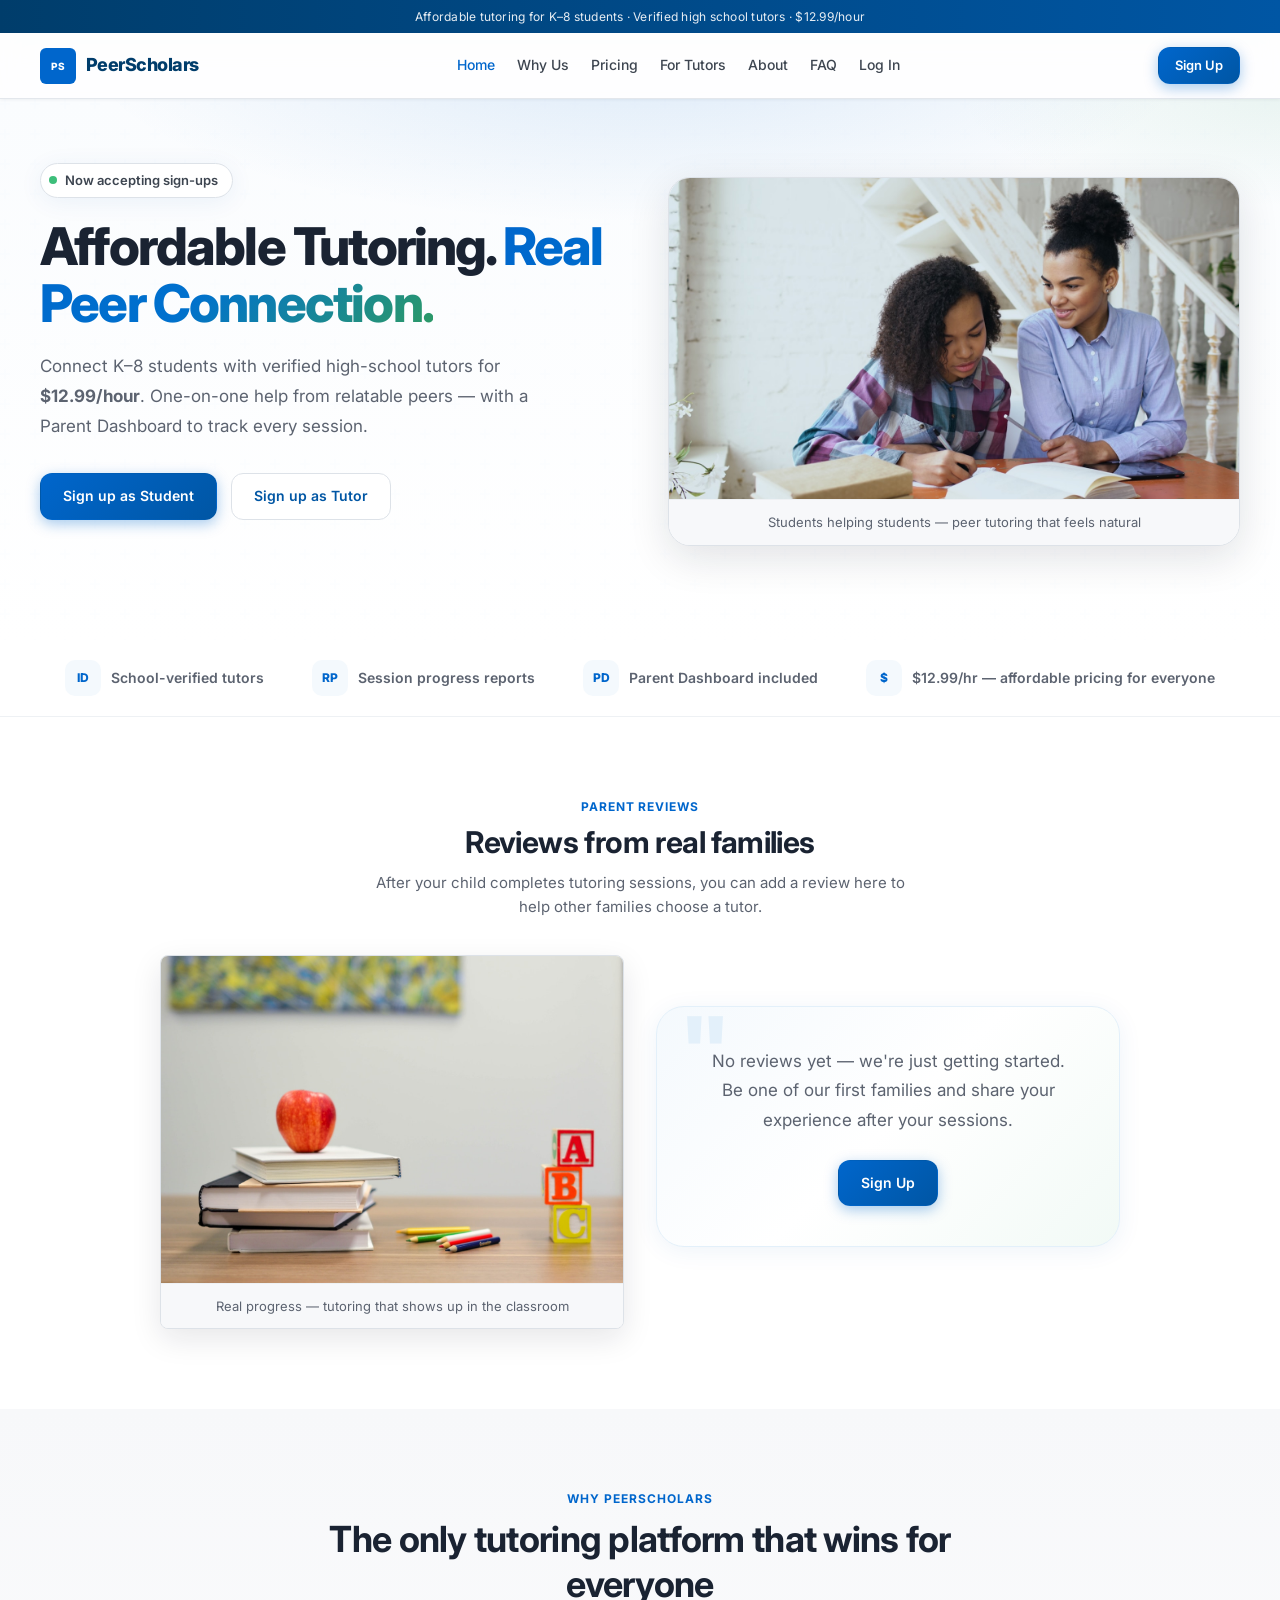
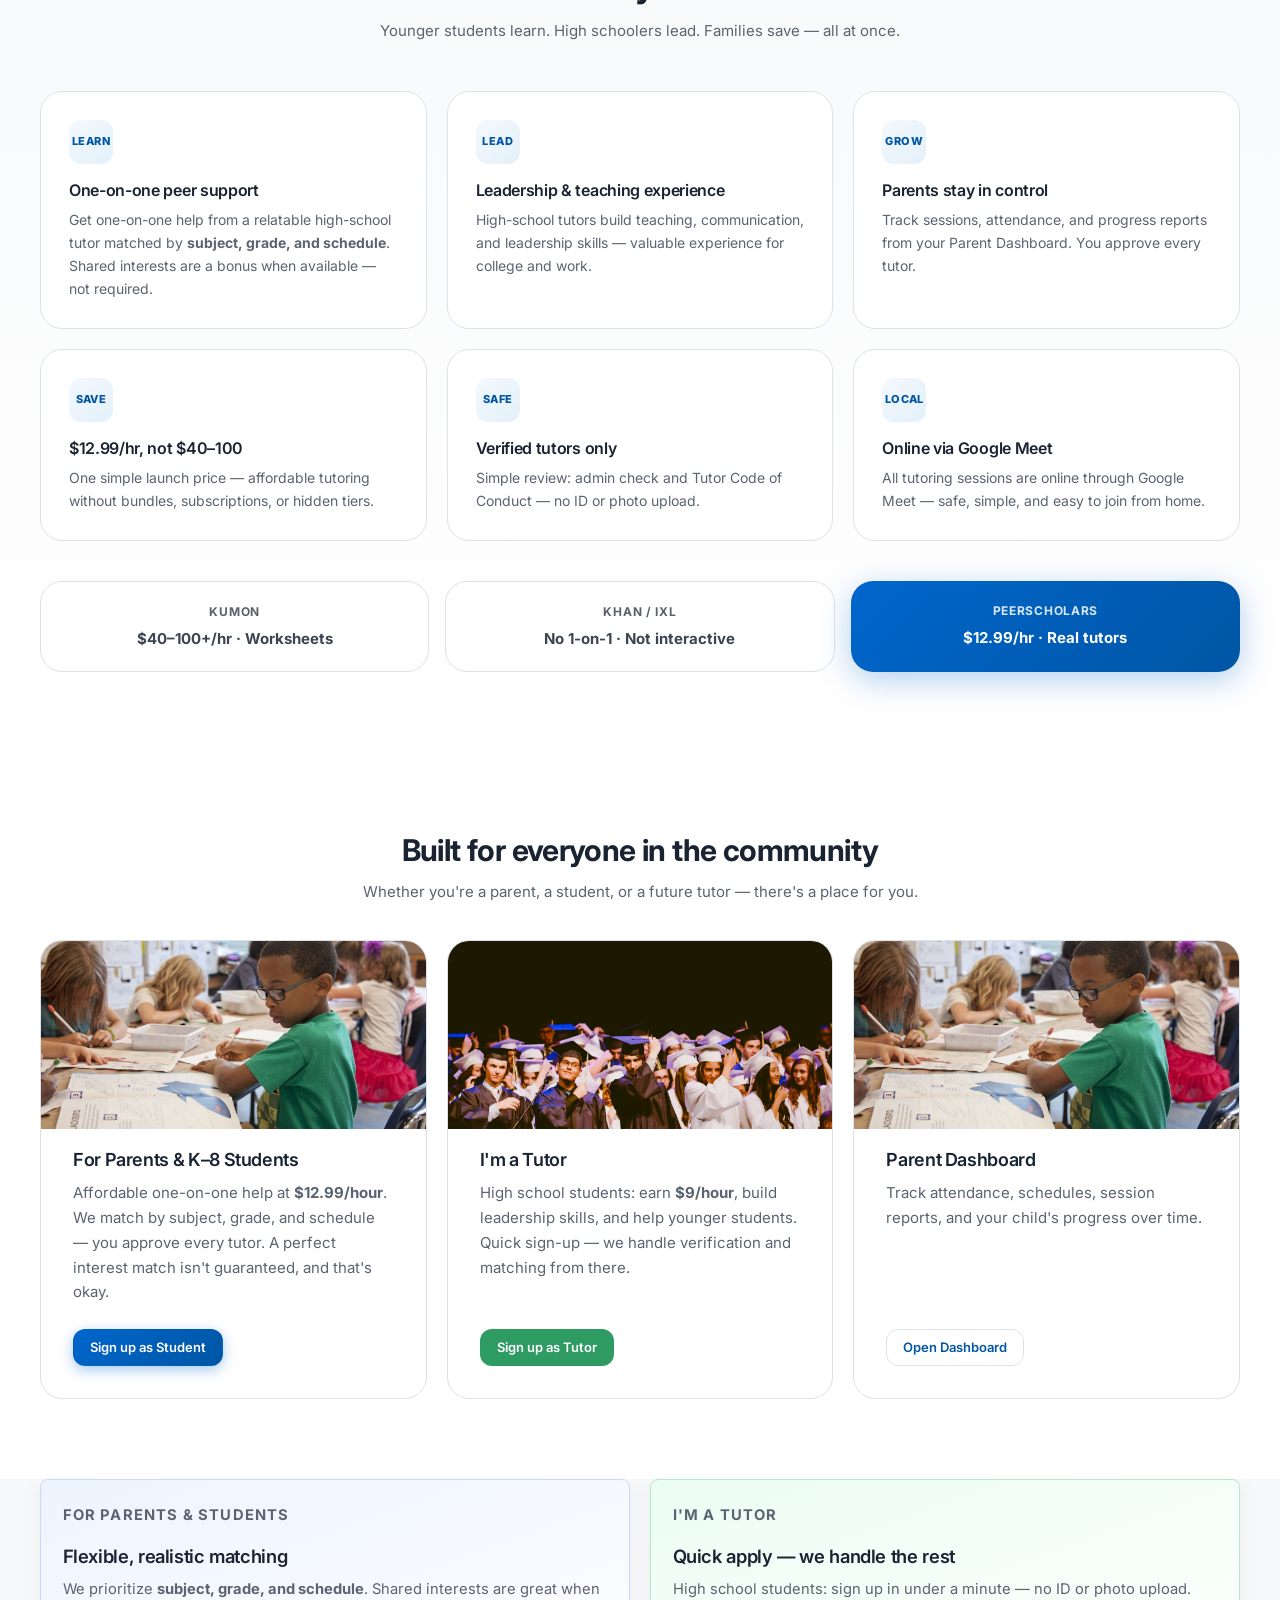
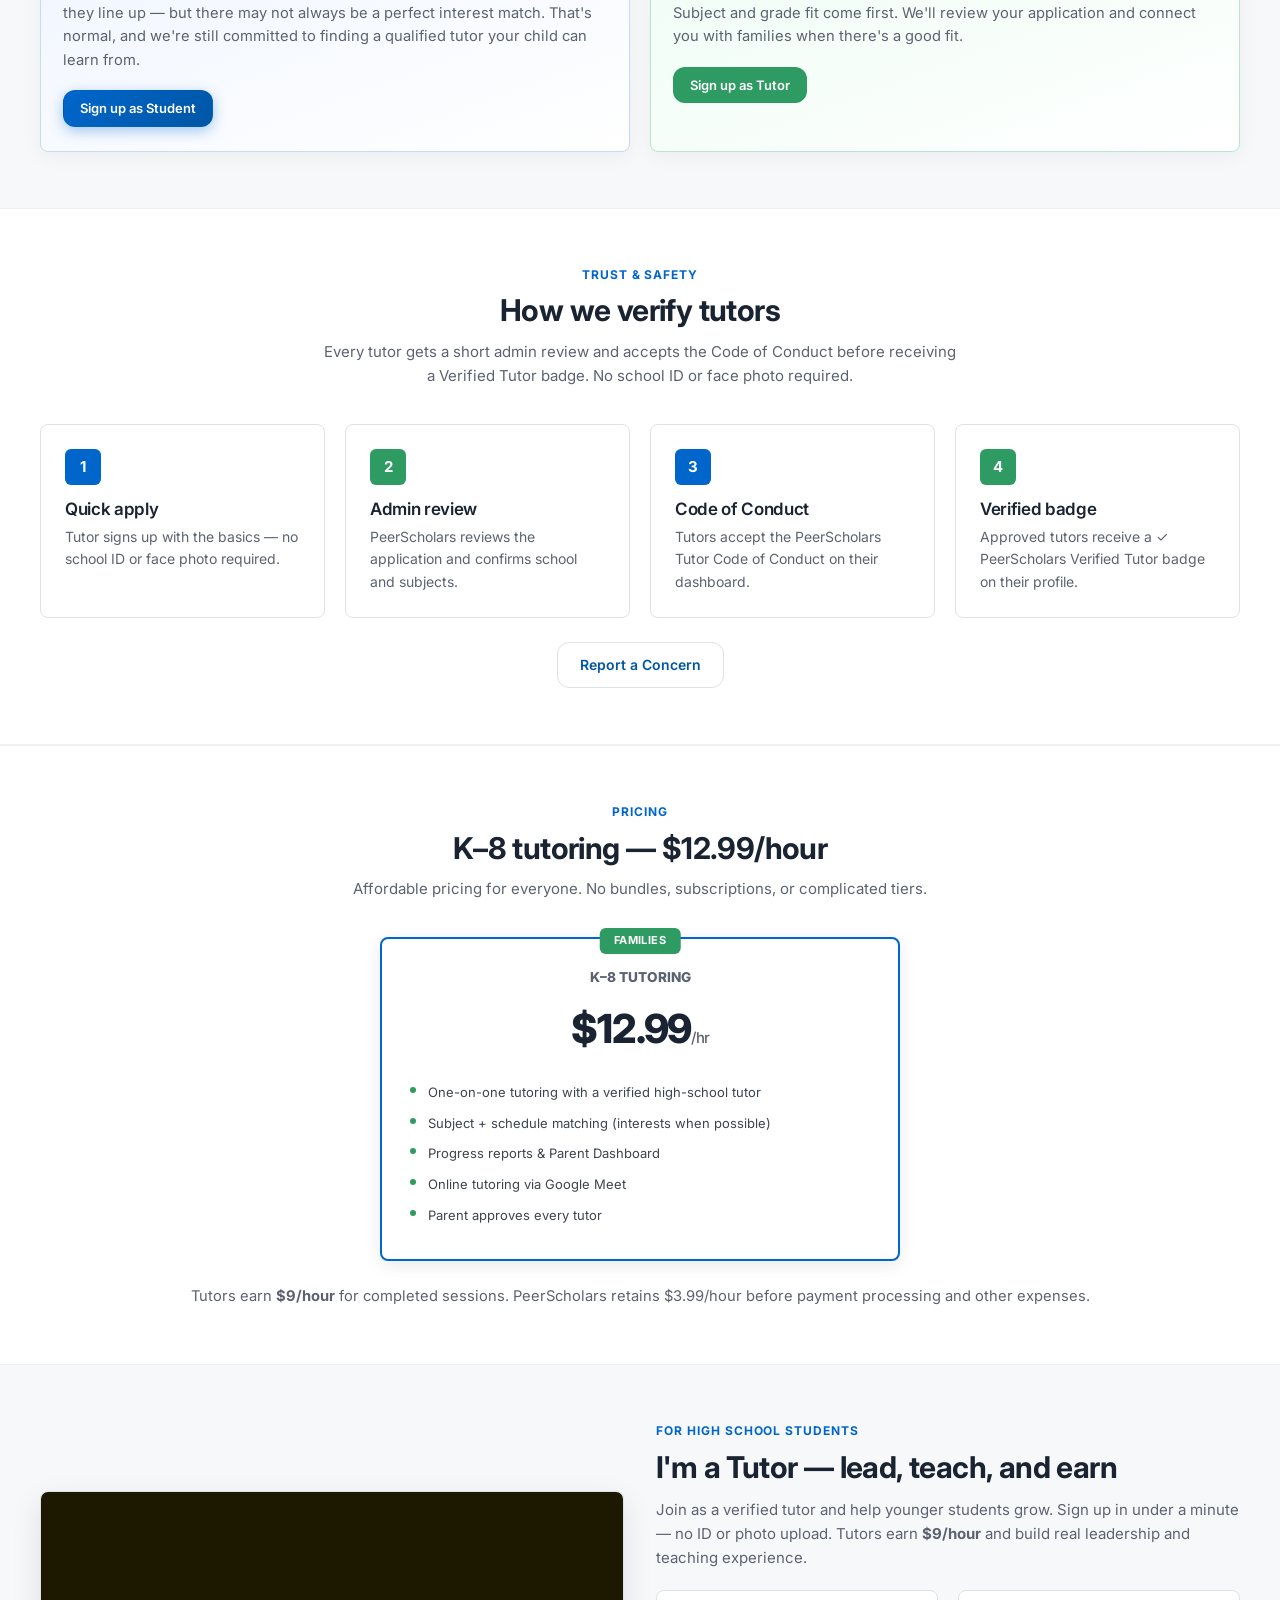
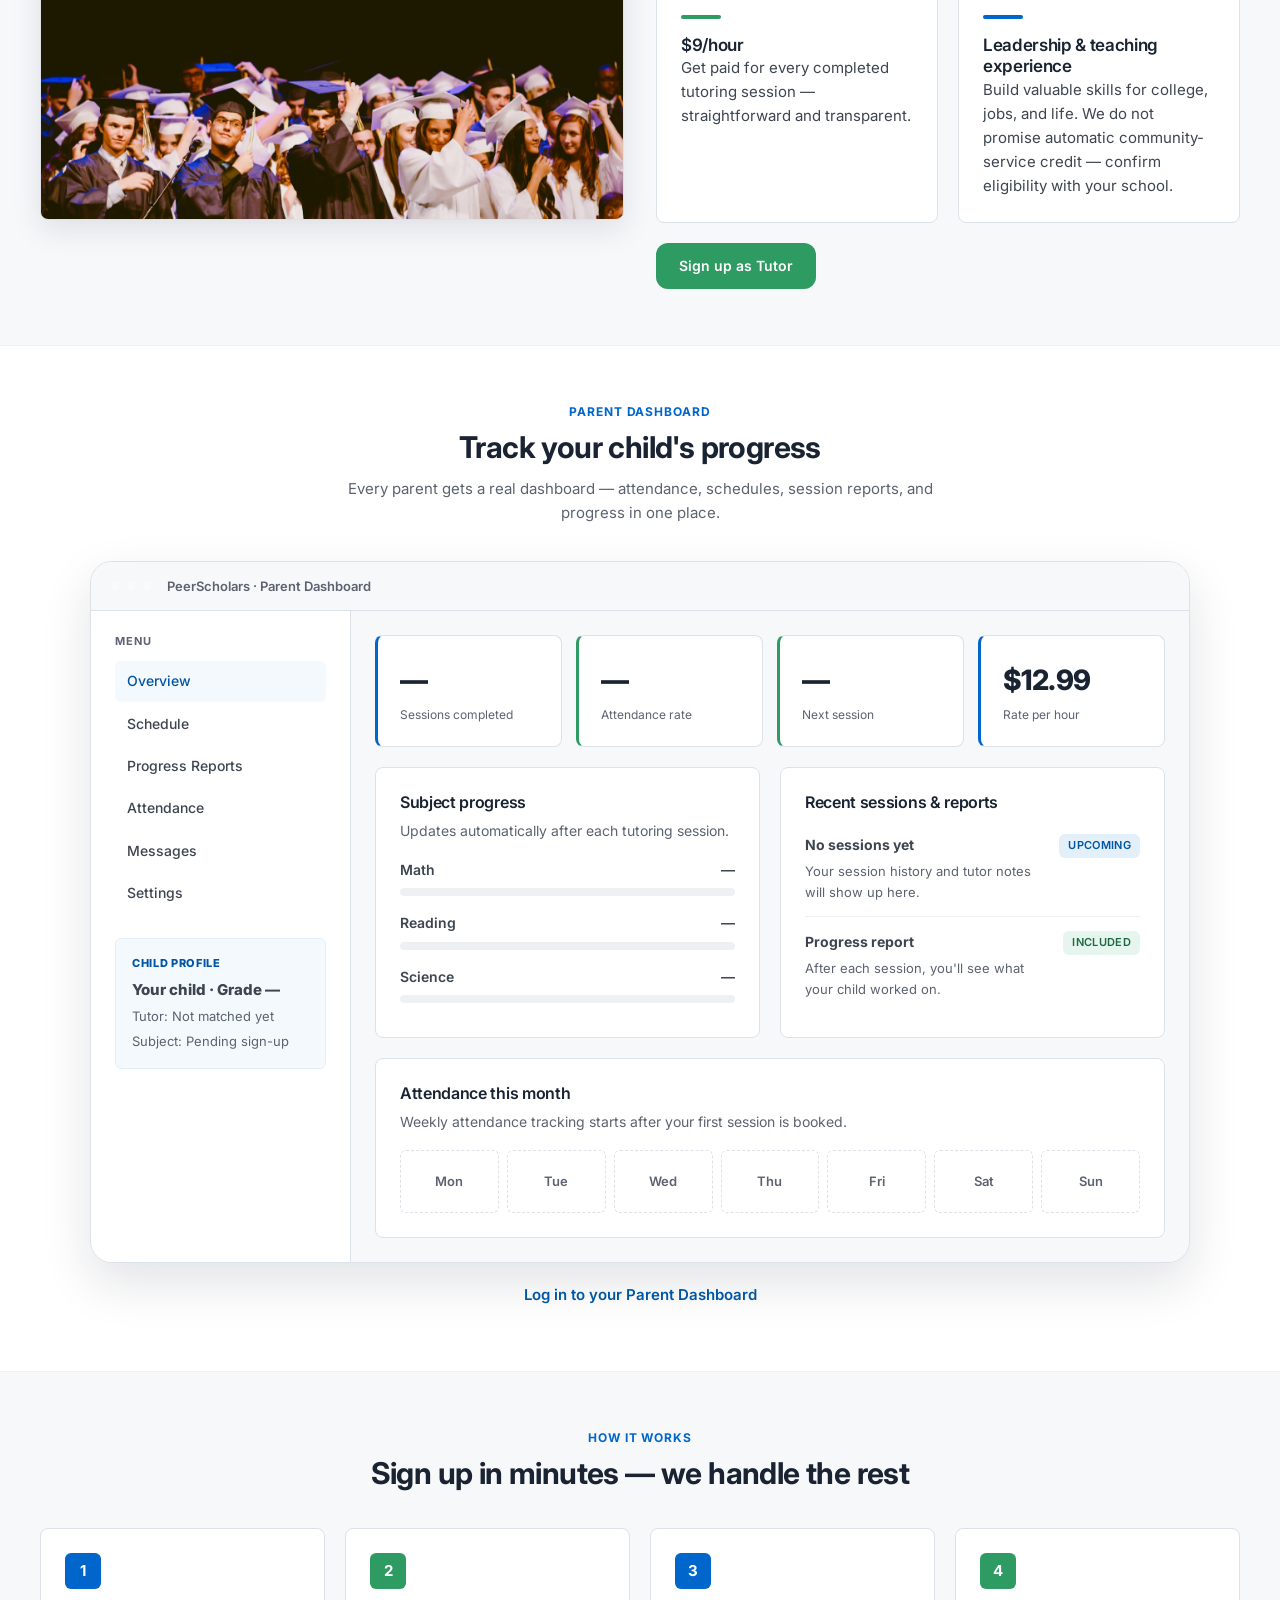
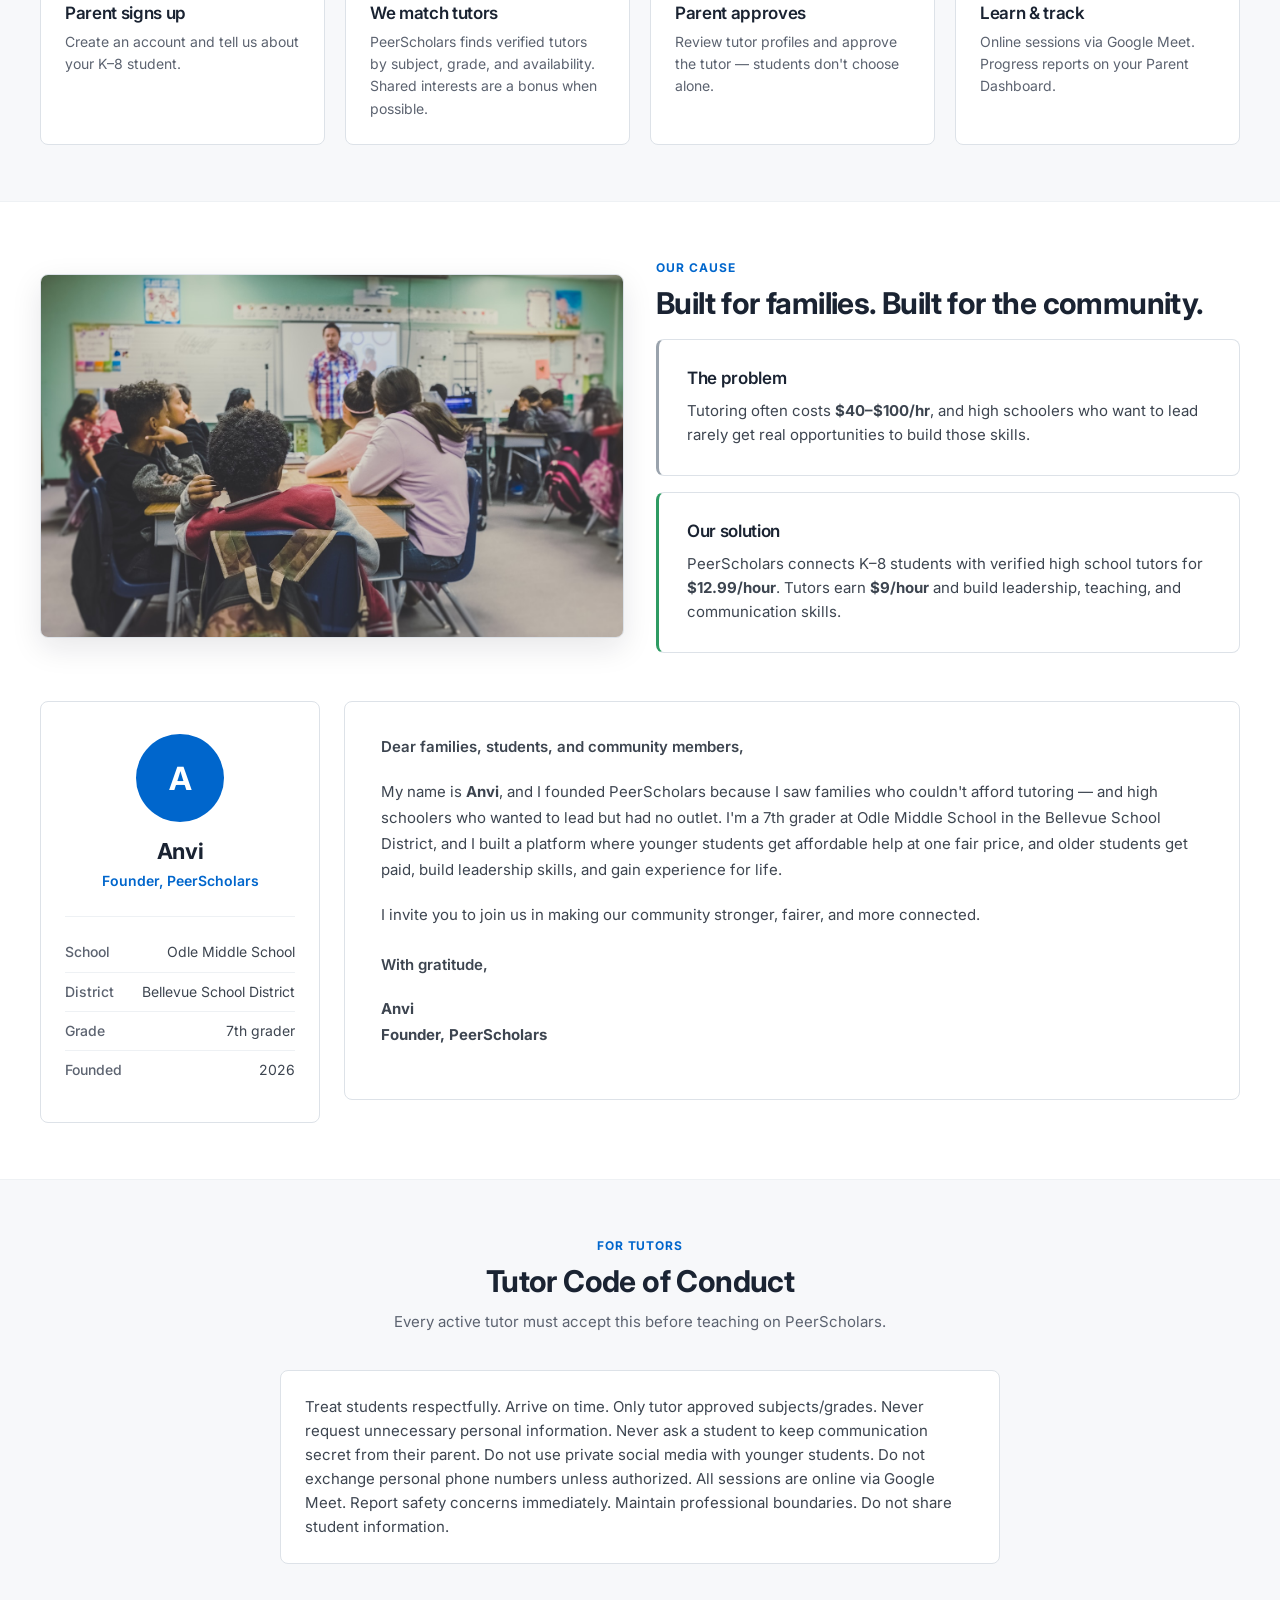
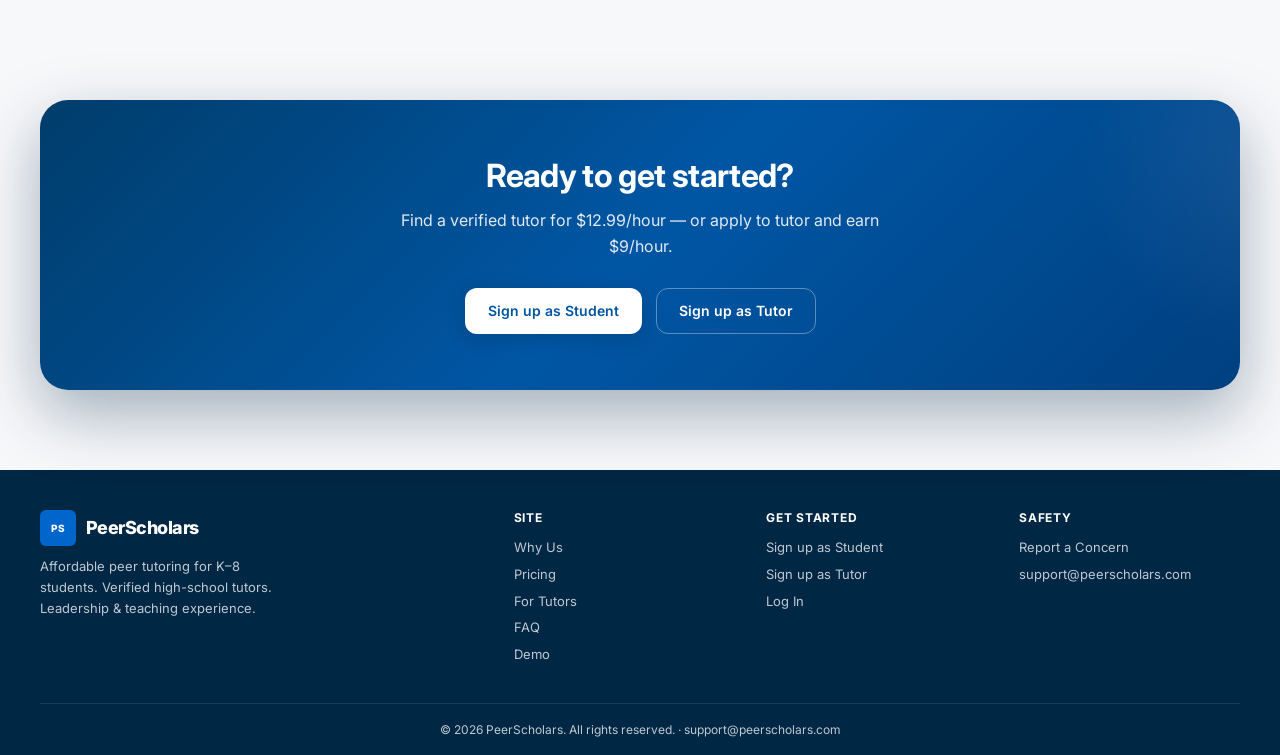
==== commit 886aa1dd: "Update signup copy, remove passwords, fix select-all days, and refresh homepage. Clearer Student/Tut" ====
--- a/index.html
+++ b/index.html
@@ -52,8 +52,8 @@
             Connect K–8 students with verified high-school tutors for <strong>$12.99/hour</strong>. One-on-one help from relatable peers — with a Parent Dashboard to track every session.
           </p>
           <div class="hero-actions">
-            <a href="signup.html?role=family" class="btn btn-primary">I'm a Parent — Sign Up</a>
-            <a href="signup.html?role=tutor" class="btn btn-secondary">I'm a Tutor — Apply</a>
+            <a href="signup.html?role=family" class="btn btn-primary">Sign up as Student</a>
+            <a href="signup.html?role=tutor" class="btn btn-secondary">Sign up as Tutor</a>
           </div>
         </div>
 
@@ -73,7 +73,7 @@
         <div class="trust-item"><span class="trust-icon">ID</span> School-verified tutors</div>
         <div class="trust-item"><span class="trust-icon">RP</span> Session progress reports</div>
         <div class="trust-item"><span class="trust-icon">PD</span> Parent Dashboard included</div>
-        <div class="trust-item"><span class="trust-icon">$</span> $12.99/hr — simple pricing</div>
+        <div class="trust-item"><span class="trust-icon">$</span> $12.99/hr — affordable pricing for everyone</div>
       </div>
     </div>
 
@@ -132,7 +132,7 @@
           <article class="usp-card-premium reveal reveal-delay-1">
             <div class="usp-card-icon">SAFE</div>
             <h3>Verified tutors only</h3>
-            <p>Multi-step verification: parent confirmation, school enrollment review, interview, and Code of Conduct.</p>
+            <p>Simple review: admin check and Tutor Code of Conduct — no ID or photo upload.</p>
           </article>
           <article class="usp-card-premium reveal reveal-delay-2">
             <div class="usp-card-icon">LOCAL</div>
@@ -163,7 +163,7 @@
             </figure>
             <h3>For Parents &amp; K–8 Students</h3>
             <p>Affordable one-on-one help at <strong>$12.99/hour</strong>. We match by subject, grade, and schedule — you approve every tutor. A perfect interest match isn't guaranteed, and that's okay.</p>
-            <a href="signup.html?role=family" class="btn btn-small btn-primary">I'm a Parent — Sign Up</a>
+            <a href="signup.html?role=family" class="btn btn-small btn-primary">Sign up as Student</a>
           </article>
           <article class="audience-card reveal reveal-delay-1">
             <figure class="audience-photo">
@@ -171,7 +171,7 @@
             </figure>
             <h3>I'm a Tutor</h3>
             <p>High school students: earn <strong>$9/hour</strong>, build leadership skills, and help younger students. Quick sign-up — we handle verification and matching from there.</p>
-            <a href="signup.html?role=tutor" class="btn btn-small btn-green">I'm a Tutor — Apply</a>
+            <a href="signup.html?role=tutor" class="btn btn-small btn-green">Sign up as Tutor</a>
           </article>
           <article class="audience-card reveal reveal-delay-2">
             <figure class="audience-photo">
@@ -193,13 +193,13 @@
             <p class="eyebrow">For parents &amp; students</p>
             <h3>Flexible, realistic matching</h3>
             <p>We prioritize <strong>subject, grade, and schedule</strong>. Shared interests are great when they line up — but there may not always be a perfect interest match. That's normal, and we're still committed to finding a qualified tutor your child can learn from.</p>
-            <a href="signup.html?role=family" class="btn btn-small btn-primary">I'm a Parent — Get Started</a>
+            <a href="signup.html?role=family" class="btn btn-small btn-primary">Sign up as Student</a>
           </article>
           <article class="matching-expect-card matching-expect-tutor">
             <p class="eyebrow">I'm a tutor</p>
             <h3>Quick apply — we handle the rest</h3>
-            <p>High school students: sign up in about a minute. You don't need to match every student's hobbies — <strong>subject and grade fit come first</strong>. We'll follow up about verification and connect you with families when there's a good fit.</p>
-            <a href="signup.html?role=tutor" class="btn btn-small btn-green">I'm a Tutor — Apply</a>
+            <p>High school students: sign up in under a minute — no ID or photo upload. Subject and grade fit come first. We'll review your application and connect you with families when there's a good fit.</p>
+            <a href="signup.html?role=tutor" class="btn btn-small btn-green">Sign up as Tutor</a>
           </article>
         </div>
       </div>
@@ -211,12 +211,12 @@
         <div class="section-header reveal">
           <p class="eyebrow">Trust &amp; Safety</p>
           <h2>How we verify tutors</h2>
-          <p class="section-desc">Every tutor goes through a multi-step review before receiving a Verified Tutor badge. We do not perform background checks unless legally required and disclosed.</p>
+          <p class="section-desc">Every tutor gets a short admin review and accepts the Code of Conduct before receiving a Verified Tutor badge. No school ID or face photo required.</p>
         </div>
         <div class="steps reveal">
-          <div class="step"><div class="step-num blue">1</div><h3>Application</h3><p>Tutor uploads their school ID and a photo of themselves.</p></div>
-          <div class="step"><div class="step-num green">2</div><h3>Parent confirmation</h3><p>Parent or guardian receives a warm email and confirms they approve the application.</p></div>
-          <div class="step"><div class="step-num blue">3</div><h3>Admin review</h3><p>PeerScholars securely reviews verification materials — never shown publicly.</p></div>
+          <div class="step"><div class="step-num blue">1</div><h3>Quick apply</h3><p>Tutor signs up with the basics — no school ID or face photo required.</p></div>
+          <div class="step"><div class="step-num green">2</div><h3>Admin review</h3><p>PeerScholars reviews the application and confirms school and subjects.</p></div>
+          <div class="step"><div class="step-num blue">3</div><h3>Code of Conduct</h3><p>Tutors accept the PeerScholars Tutor Code of Conduct on their dashboard.</p></div>
           <div class="step"><div class="step-num green">4</div><h3>Verified badge</h3><p>Approved tutors receive a ✓ PeerScholars Verified Tutor badge on their profile.</p></div>
         </div>
         <p style="text-align:center;margin-top:1.5rem;"><a href="report-concern.html" class="btn btn-secondary">Report a Concern</a></p>
@@ -229,7 +229,7 @@
         <div class="section-header reveal">
           <p class="eyebrow">Pricing</p>
           <h2>K–8 tutoring — $12.99/hour</h2>
-          <p class="section-desc">One simple price for launch. No bundles, subscriptions, or complicated tiers.</p>
+          <p class="section-desc">Affordable pricing for everyone. No bundles, subscriptions, or complicated tiers.</p>
         </div>
         <div class="pricing-cards reveal" style="max-width:520px;margin-inline:auto;">
           <div class="pricing-card featured">
@@ -259,12 +259,12 @@
           <div>
             <p class="eyebrow">For High School Students</p>
             <h2>I'm a Tutor — lead, teach, and earn</h2>
-            <p style="color:var(--text-light);margin:0.75rem 0 1.25rem;">Join as a verified tutor and help younger students grow. Sign up in about a minute — we'll follow up about verification and matching. Tutors earn <strong>$9/hour</strong> and build real leadership and teaching experience.</p>
+            <p style="color:var(--text-light);margin:0.75rem 0 1.25rem;">Join as a verified tutor and help younger students grow. Sign up in under a minute — no ID or photo upload. Tutors earn <strong>$9/hour</strong> and build real leadership and teaching experience.</p>
             <div class="card-grid" style="margin-top:1rem;">
               <article class="card"><div class="feature-icon icon-green"></div><h3>$9/hour</h3><p>Get paid for every completed tutoring session — straightforward and transparent.</p></article>
               <article class="card"><div class="feature-icon icon-blue"></div><h3>Leadership &amp; teaching experience</h3><p>Build valuable skills for college, jobs, and life. We do not promise automatic community-service credit — confirm eligibility with your school.</p></article>
             </div>
-            <a href="signup.html?role=tutor" class="btn btn-green" style="margin-top:1.25rem;">I'm a Tutor — Apply Now</a>
+            <a href="signup.html?role=tutor" class="btn btn-green" style="margin-top:1.25rem;">Sign up as Tutor</a>
           </div>
         </div>
       </div>
@@ -363,7 +363,7 @@
             </div>
           </div>
         </div>
-        <p class="dashboard-caption reveal"><a href="demo.html">Try the interactive demo</a> · <a href="login.html">Log in</a> with demo accounts</p>
+        <p class="dashboard-caption reveal"><a href="login.html">Log in</a> to your Parent Dashboard</p>
       </div>
     </section>
 
@@ -410,13 +410,15 @@
             <h2>Anvi</h2>
             <p class="founder-role">Founder, PeerScholars</p>
             <ul class="founder-meta">
-              <li><span>Age</span>13</li>
+              <li><span>School</span>Odle Middle School</li>
+              <li><span>District</span>Bellevue School District</li>
+              <li><span>Grade</span>7th grader</li>
               <li><span>Founded</span>2026</li>
             </ul>
           </aside>
           <article class="founder-letter card">
             <p class="founder-greeting">Dear families, students, and community members,</p>
-            <p>My name is <strong>Anvi</strong>, and I founded PeerScholars because I saw families who couldn't afford tutoring — and high schoolers who wanted to lead but had no outlet. I built a platform where younger students get affordable help at one fair price, and older students get paid, build leadership skills, and gain experience for life.</p>
+            <p>My name is <strong>Anvi</strong>, and I founded PeerScholars because I saw families who couldn't afford tutoring — and high schoolers who wanted to lead but had no outlet. I'm a 7th grader at Odle Middle School in the Bellevue School District, and I built a platform where younger students get affordable help at one fair price, and older students get paid, build leadership skills, and gain experience for life.</p>
             <p>I invite you to join us in making our community stronger, fairer, and more connected.</p>
             <p class="founder-signoff">With gratitude,</p>
             <p class="founder-signature">Anvi<br><span>Founder, PeerScholars</span></p>
@@ -444,8 +446,8 @@
           <h2>Ready to get started?</h2>
           <p>Find a verified tutor for $12.99/hour — or apply to tutor and earn $9/hour.</p>
           <div class="cta-actions">
-            <a href="signup.html?role=family" class="btn btn-primary">Find a Tutor</a>
-            <a href="signup.html?role=tutor" class="btn btn-secondary">Become a Tutor</a>
+            <a href="signup.html?role=family" class="btn btn-primary">Sign up as Student</a>
+            <a href="signup.html?role=tutor" class="btn btn-secondary">Sign up as Tutor</a>
           </div>
         </div>
       </div>
@@ -462,7 +464,7 @@
         <a href="index.html#why-us">Why Us</a><a href="index.html#pricing">Pricing</a><a href="index.html#for-tutors">For Tutors</a><a href="faq.html">FAQ</a><a href="demo.html">Demo</a>
       </div>
       <div class="footer-links"><h4>Get Started</h4>
-        <a href="signup.html?role=family">Find a Tutor</a><a href="signup.html?role=tutor">Become a Tutor</a><a href="login.html">Log In</a>
+        <a href="signup.html?role=family">Sign up as Student</a><a href="signup.html?role=tutor">Sign up as Tutor</a><a href="login.html">Log In</a>
       </div>
       <div class="footer-links"><h4>Safety</h4>
         <a href="report-concern.html">Report a Concern</a><a href="mailto:support@peerscholars.com">support@peerscholars.com</a>
--- a/css/styles.css
+++ b/css/styles.css
@@ -579,6 +579,8 @@
 }
 .badge-green { background: var(--green-100); color: var(--green-700); }
 .badge-blue { background: var(--blue-100); color: var(--blue-700); }
+.badge-orange { background: #fff3e0; color: #c2410c; }
+.badge-gray { background: var(--gray-100); color: var(--text-light); }
 
 /* Forms */
 .form-page { max-width: 520px; margin-inline: auto; }
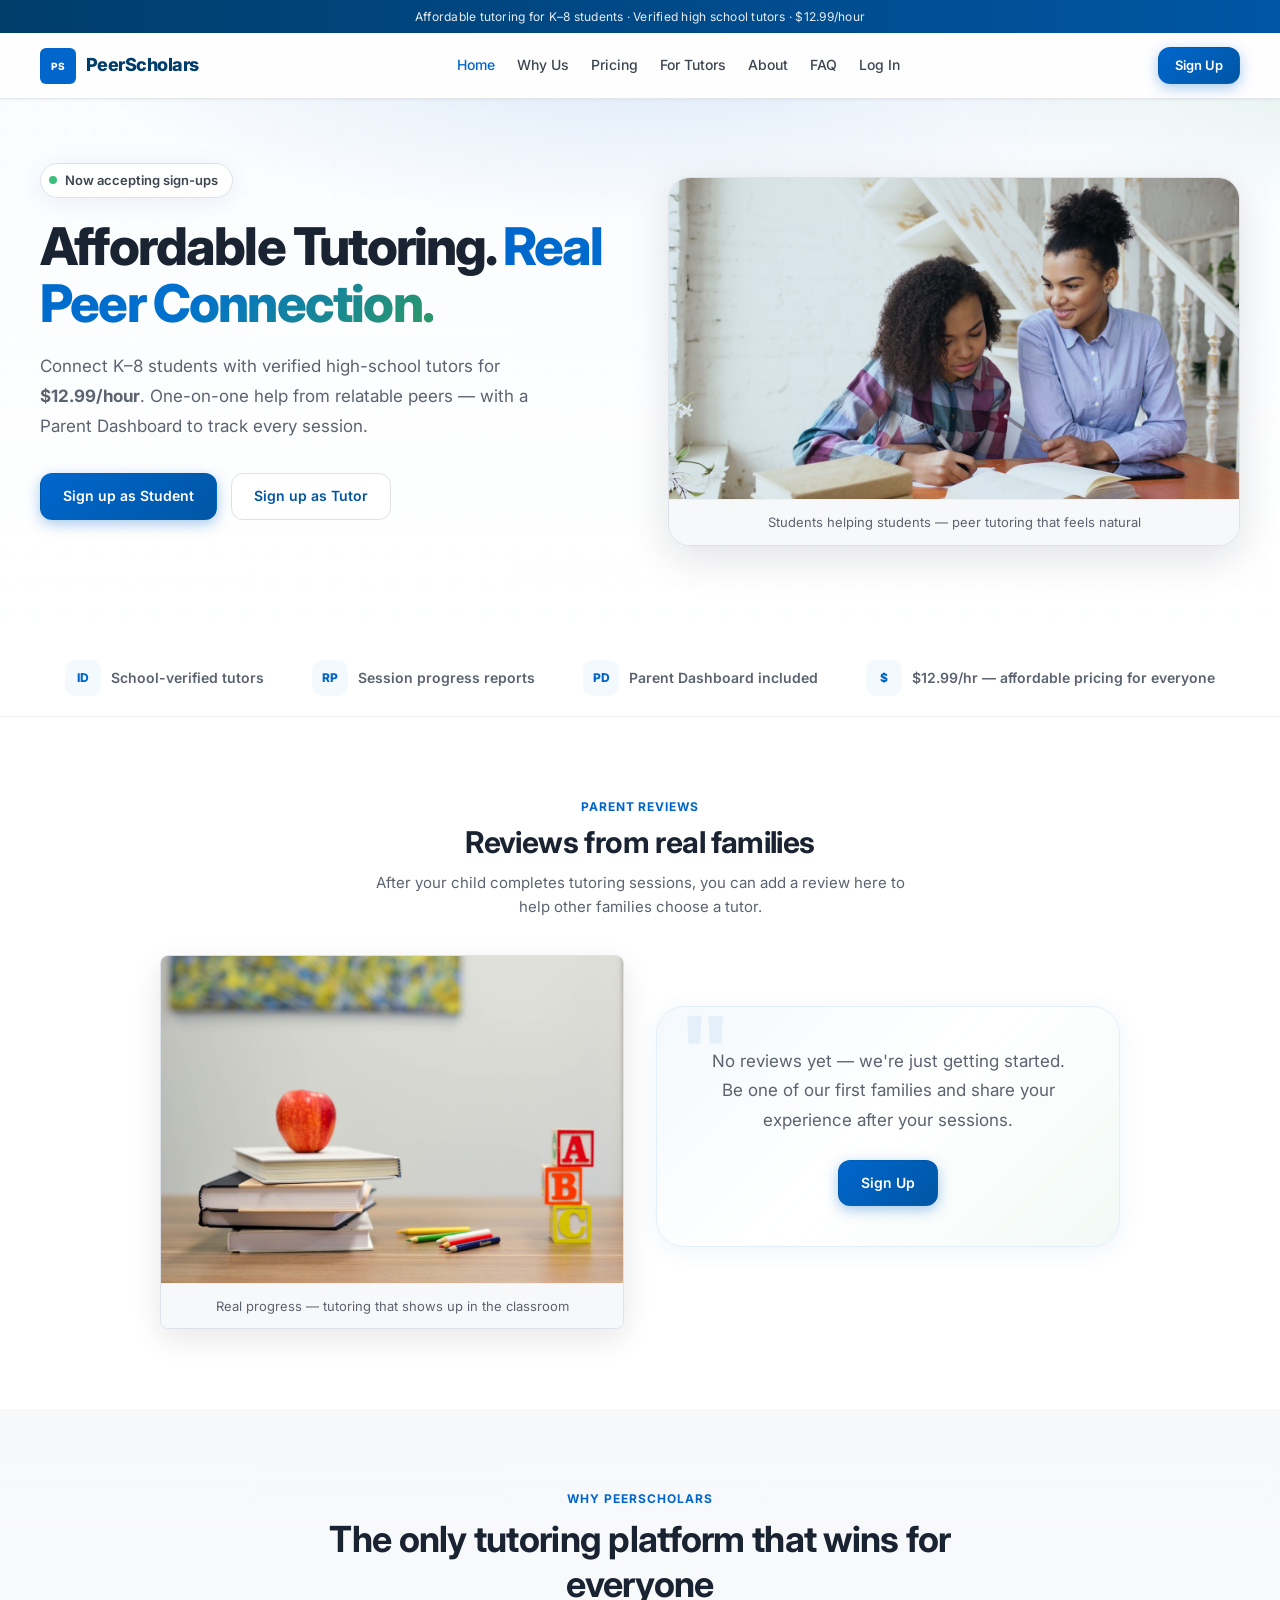
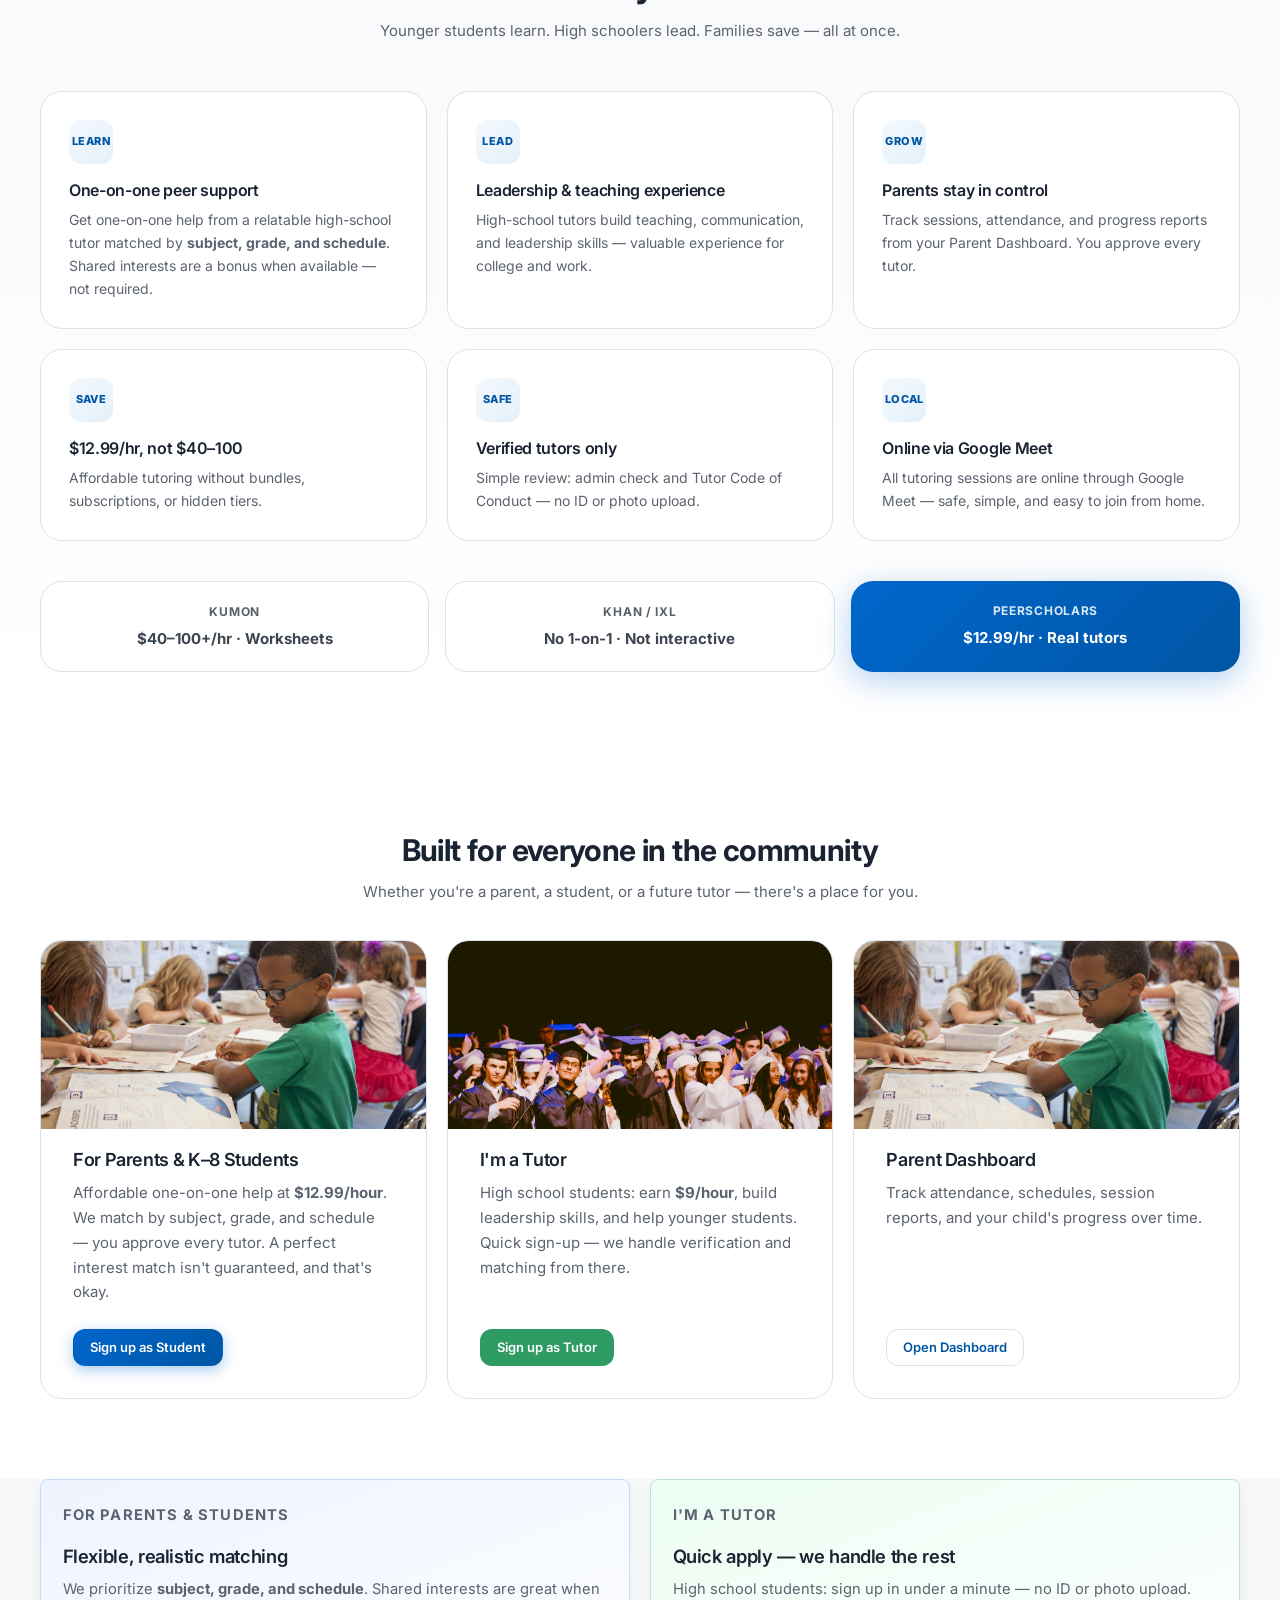
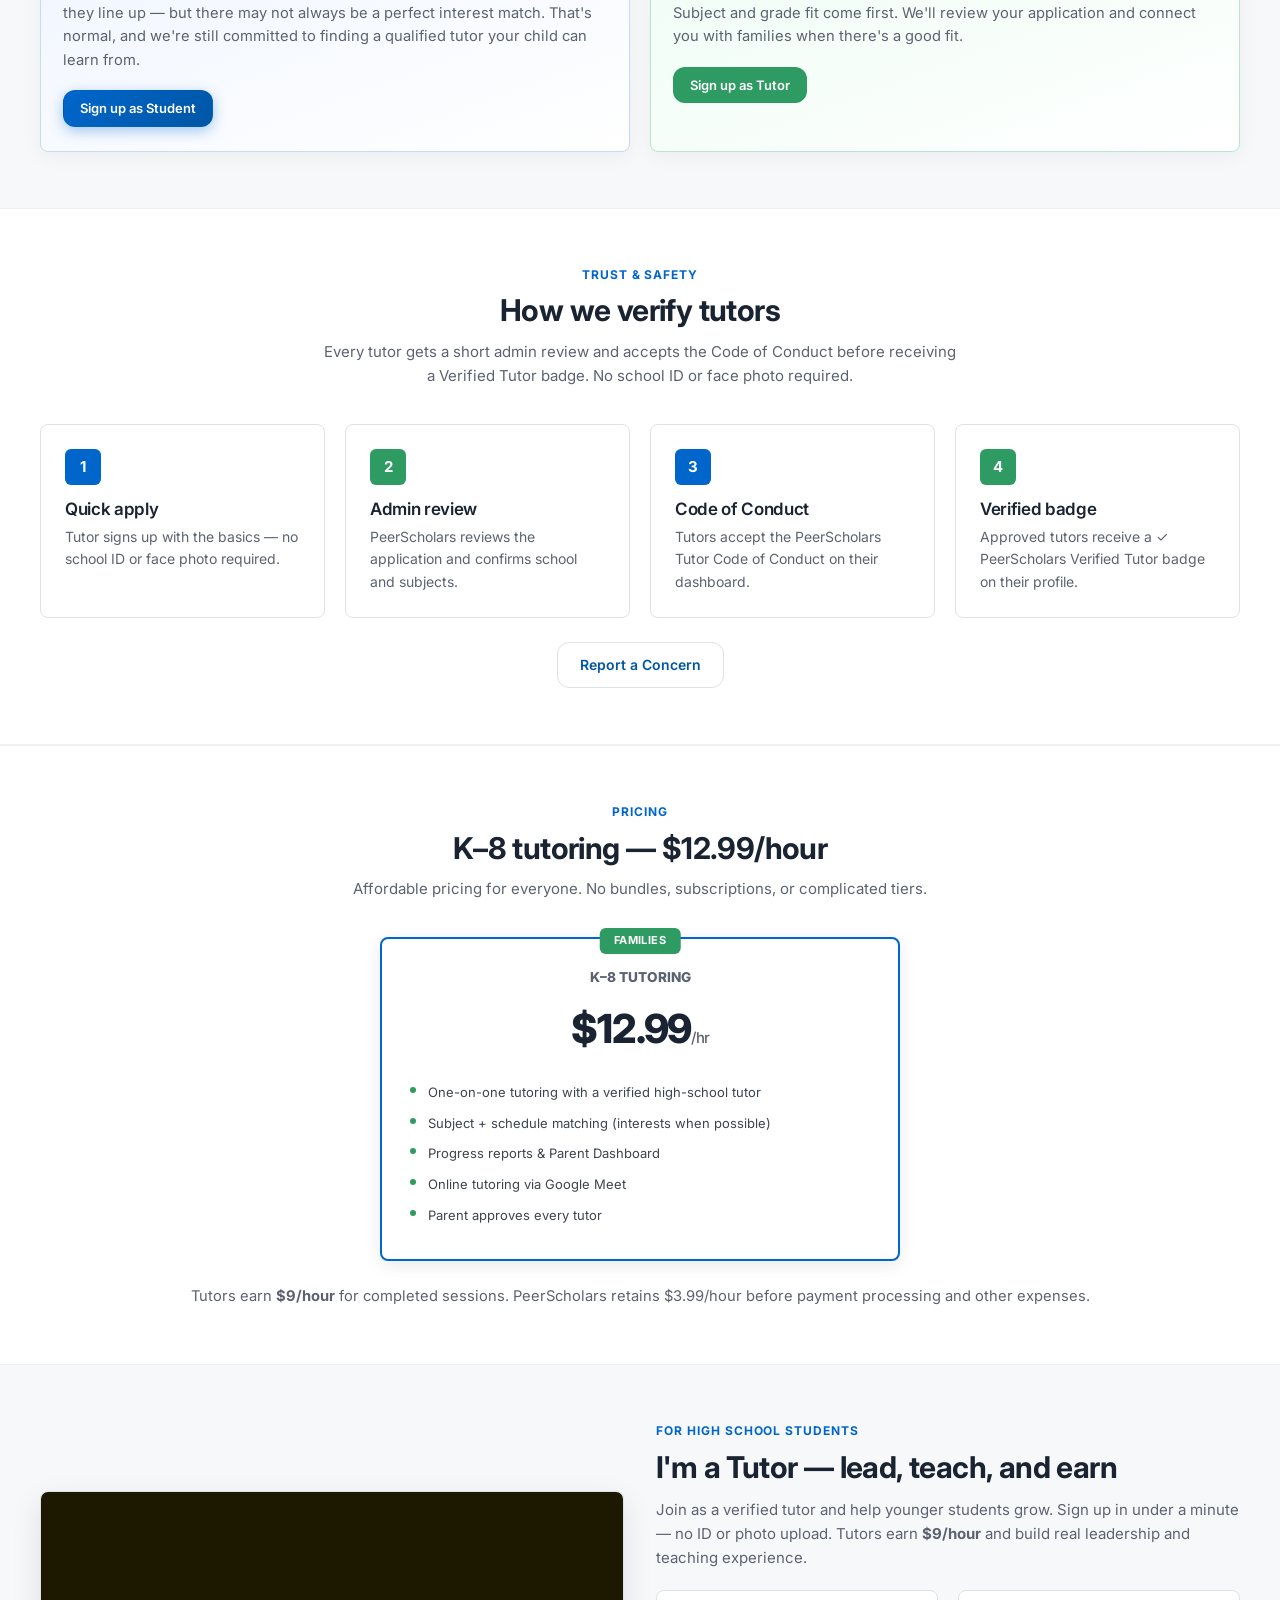
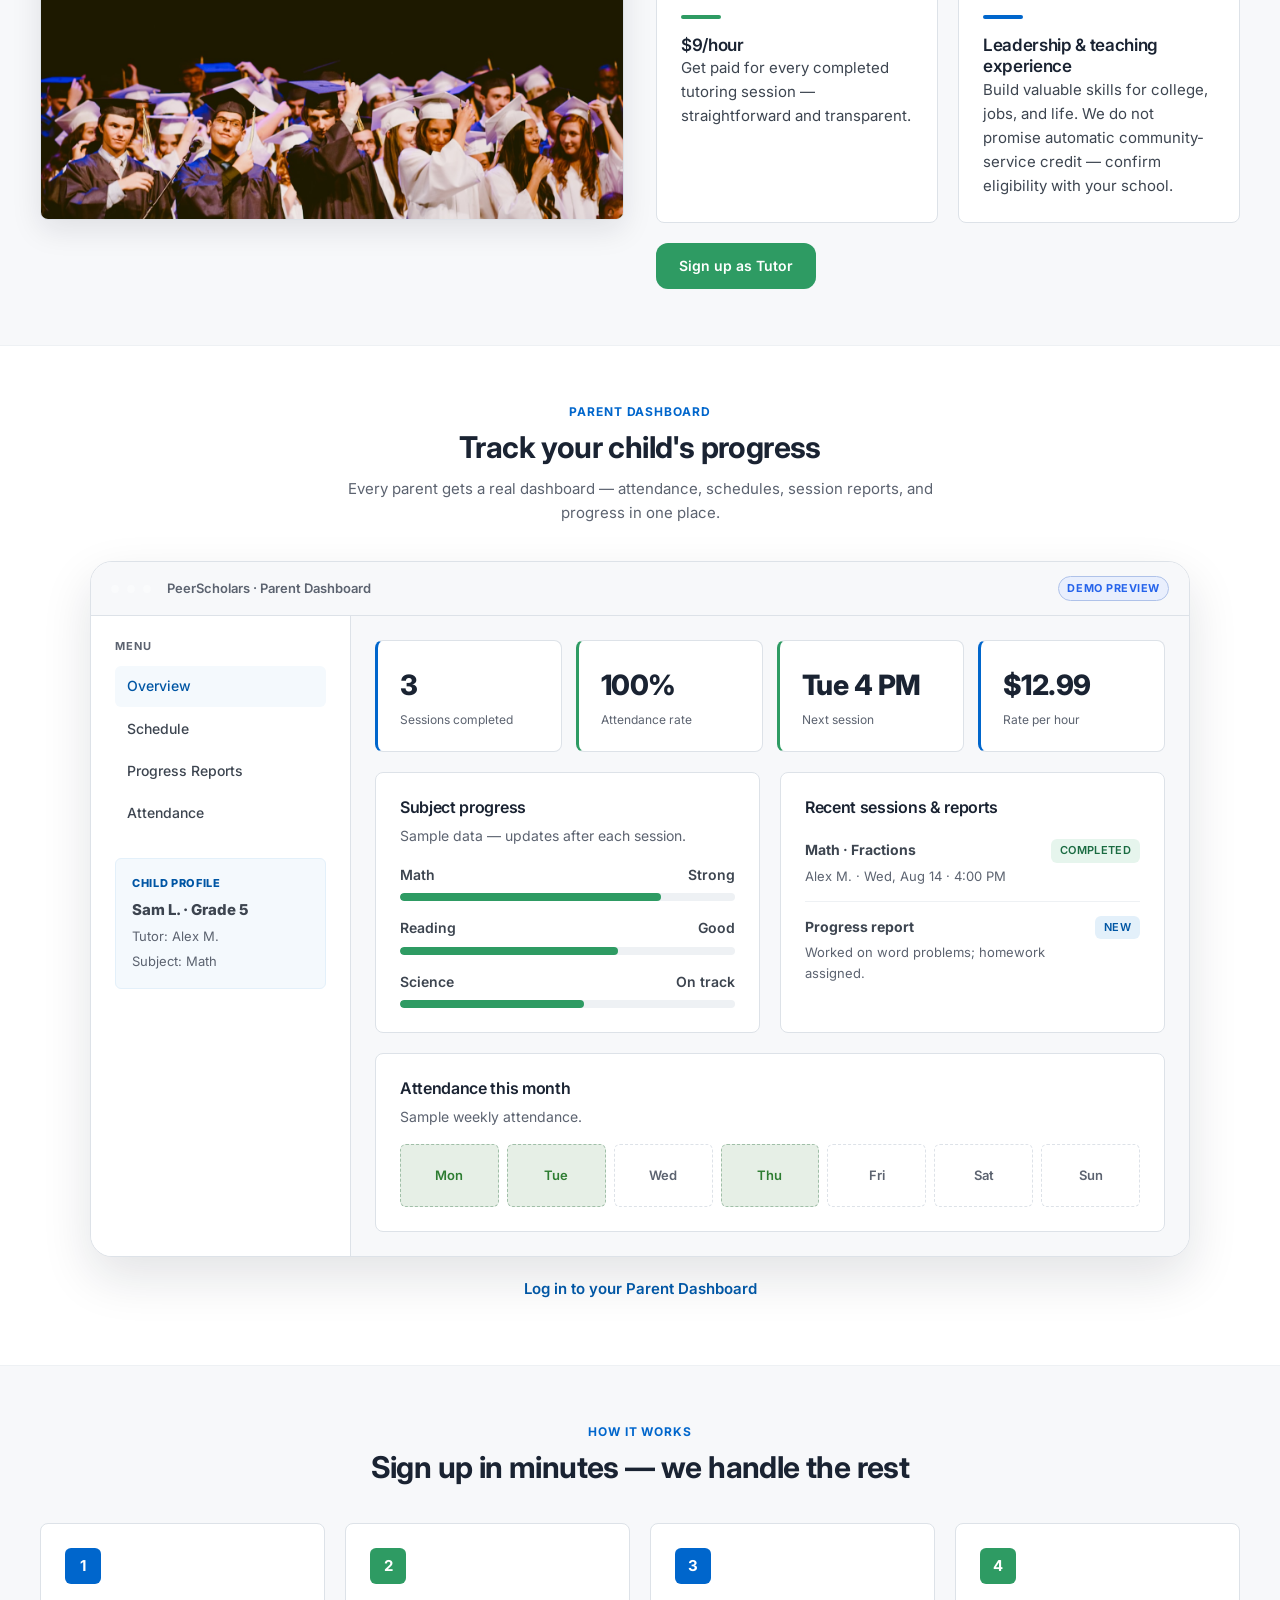
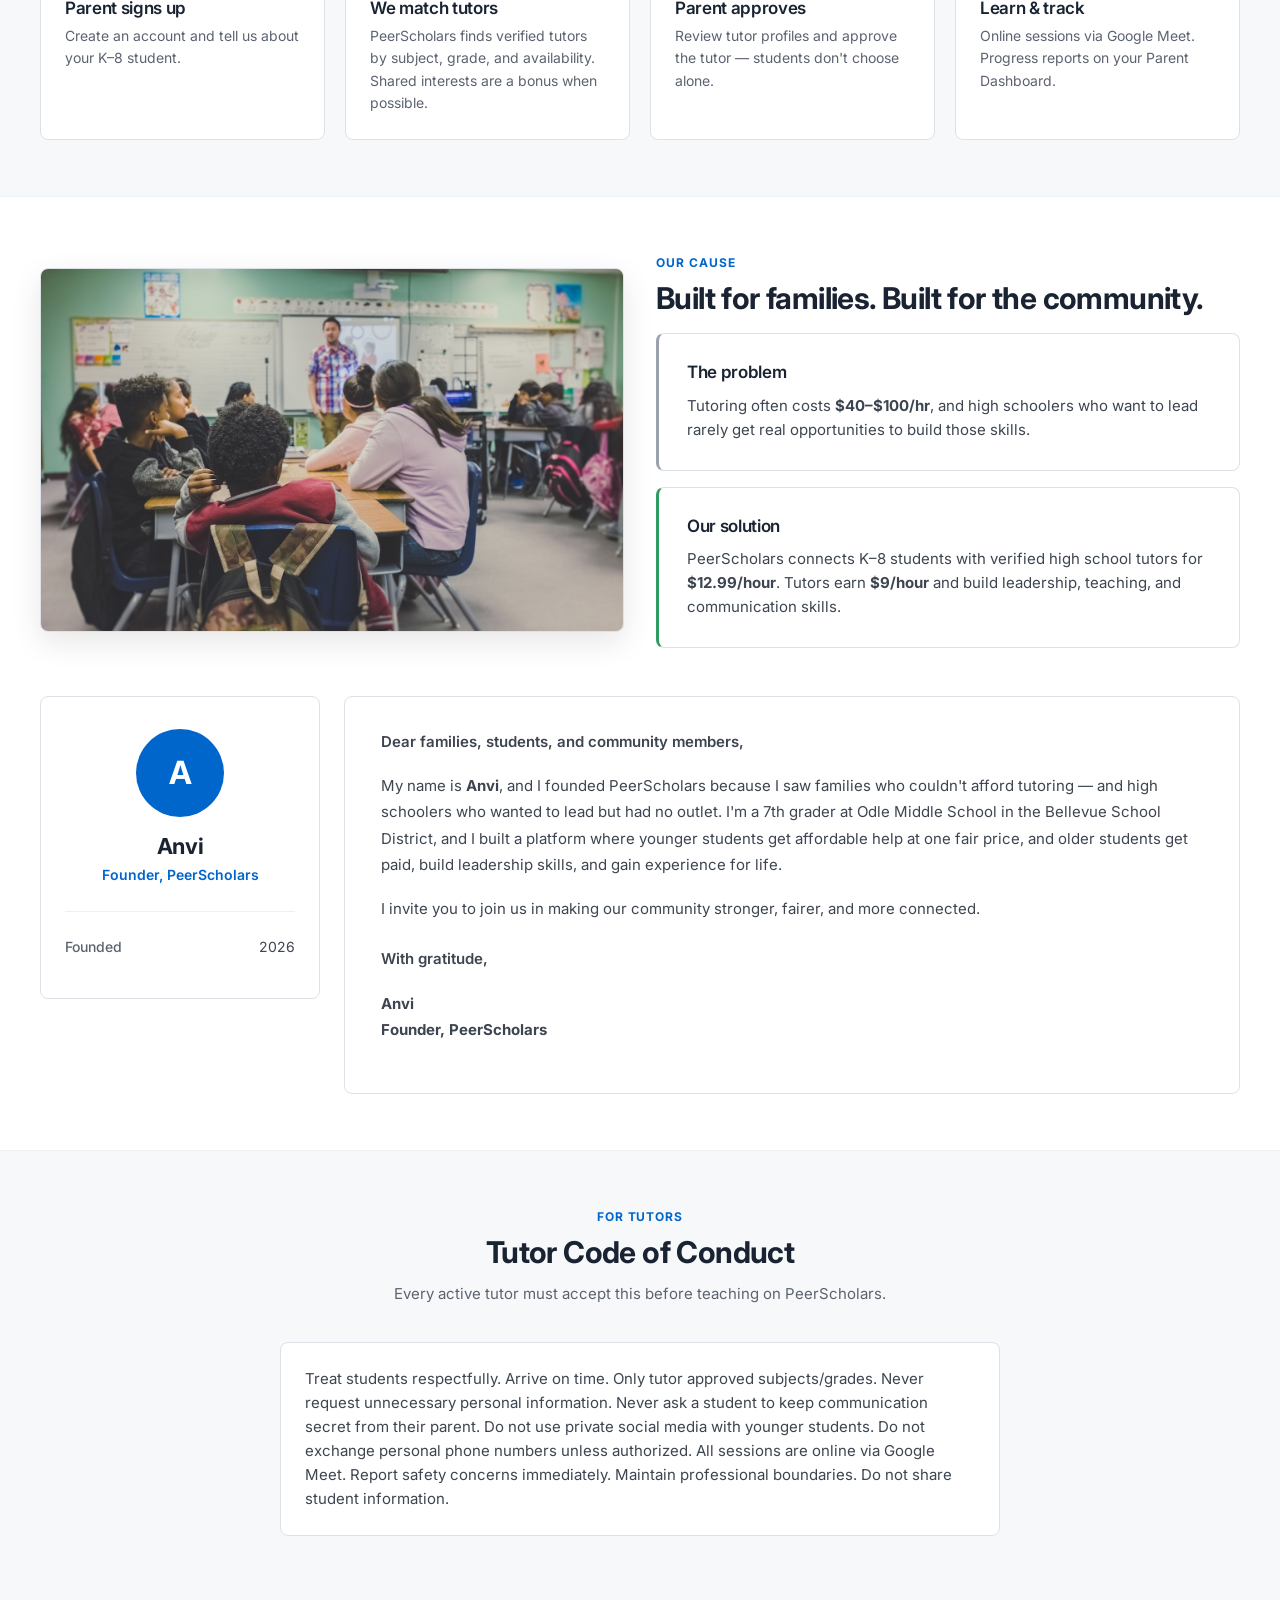
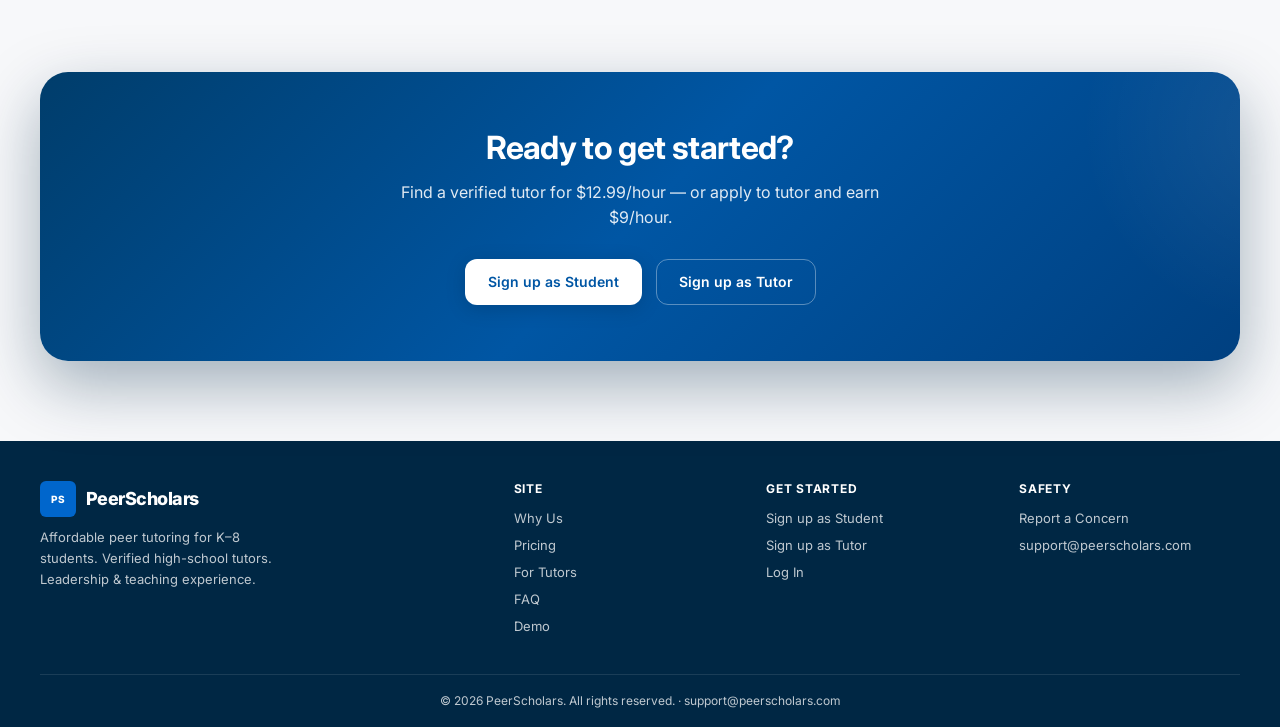
==== commit 09e6d076: "Add parent dashboard demo, simplify Anvi sidebar, update SAVE copy. Founder sidebar shows Founded 20" ====
--- a/index.html
+++ b/index.html
@@ -127,7 +127,7 @@
           <article class="usp-card-premium reveal">
             <div class="usp-card-icon">SAVE</div>
             <h3>$12.99/hr, not $40–100</h3>
-            <p>One simple launch price — affordable tutoring without bundles, subscriptions, or hidden tiers.</p>
+            <p>Affordable tutoring without bundles, subscriptions, or hidden tiers.</p>
           </article>
           <article class="usp-card-premium reveal reveal-delay-1">
             <div class="usp-card-icon">SAFE</div>
@@ -278,10 +278,11 @@
           <h2>Track your child's progress</h2>
           <p class="section-desc">Every parent gets a real dashboard — attendance, schedules, session reports, and progress in one place.</p>
         </div>
-        <div class="dashboard-showcase reveal">
+        <div class="dashboard-showcase reveal dashboard-showcase-demo">
           <div class="dashboard-showcase-bar">
             <span class="demo-dot"></span><span class="demo-dot"></span><span class="demo-dot"></span>
             <span class="dashboard-showcase-title">PeerScholars · Parent Dashboard</span>
+            <span class="dashboard-demo-badge">Demo preview</span>
           </div>
           <div class="dashboard-layout dashboard-layout-lg">
             <aside class="dashboard-sidebar">
@@ -291,39 +292,37 @@
                 <li><a href="#">Schedule</a></li>
                 <li><a href="#">Progress Reports</a></li>
                 <li><a href="#">Attendance</a></li>
-                <li><a href="#">Messages</a></li>
-                <li><a href="#">Settings</a></li>
               </ul>
               <div class="dashboard-child-card">
                 <p class="dashboard-child-label">Child profile</p>
-                <p class="dashboard-child-name">Your child · Grade —</p>
-                <p class="dashboard-child-meta">Tutor: Not matched yet</p>
-                <p class="dashboard-child-meta">Subject: Pending sign-up</p>
+                <p class="dashboard-child-name">Sam L. · Grade 5</p>
+                <p class="dashboard-child-meta">Tutor: Alex M.</p>
+                <p class="dashboard-child-meta">Subject: Math</p>
               </div>
             </aside>
             <div class="dashboard-main">
               <div class="dashboard-stats dashboard-stats-lg">
-                <div class="stat-card"><div class="num">—</div><div class="lbl">Sessions completed</div></div>
-                <div class="stat-card green"><div class="num">—</div><div class="lbl">Attendance rate</div></div>
-                <div class="stat-card green"><div class="num">—</div><div class="lbl">Next session</div></div>
+                <div class="stat-card"><div class="num">3</div><div class="lbl">Sessions completed</div></div>
+                <div class="stat-card green"><div class="num">100%</div><div class="lbl">Attendance rate</div></div>
+                <div class="stat-card green"><div class="num">Tue 4 PM</div><div class="lbl">Next session</div></div>
                 <div class="stat-card"><div class="num">$12.99</div><div class="lbl">Rate per hour</div></div>
               </div>
               <div class="dashboard-panels">
                 <div class="card dashboard-panel">
                   <h3>Subject progress</h3>
-                  <p class="dashboard-panel-note">Updates automatically after each tutoring session.</p>
+                  <p class="dashboard-panel-note">Sample data — updates after each session.</p>
                   <div class="dashboard-progress-rows">
                     <div class="dashboard-progress-row">
-                      <div class="dashboard-progress-head"><span>Math</span><span>—</span></div>
-                      <div class="progress-bar-wrap"><div class="progress-bar" style="width:0"></div></div>
+                      <div class="dashboard-progress-head"><span>Math</span><span>Strong</span></div>
+                      <div class="progress-bar-wrap"><div class="progress-bar" style="width:78%"></div></div>
                     </div>
                     <div class="dashboard-progress-row">
-                      <div class="dashboard-progress-head"><span>Reading</span><span>—</span></div>
-                      <div class="progress-bar-wrap"><div class="progress-bar" style="width:0"></div></div>
+                      <div class="dashboard-progress-head"><span>Reading</span><span>Good</span></div>
+                      <div class="progress-bar-wrap"><div class="progress-bar" style="width:65%"></div></div>
                     </div>
                     <div class="dashboard-progress-row">
-                      <div class="dashboard-progress-head"><span>Science</span><span>—</span></div>
-                      <div class="progress-bar-wrap"><div class="progress-bar" style="width:0"></div></div>
+                      <div class="dashboard-progress-head"><span>Science</span><span>On track</span></div>
+                      <div class="progress-bar-wrap"><div class="progress-bar" style="width:55%"></div></div>
                     </div>
                   </div>
                 </div>
@@ -332,29 +331,29 @@
                   <ul class="session-list">
                     <li>
                       <div>
-                        <strong>No sessions yet</strong>
-                        <p style="color:var(--text-light);font-size:0.8125rem;margin-top:0.25rem;">Your session history and tutor notes will show up here.</p>
+                        <strong>Math · Fractions</strong>
+                        <p style="color:var(--text-light);font-size:0.8125rem;margin-top:0.25rem;">Alex M. · Wed, Aug 14 · 4:00 PM</p>
                       </div>
-                      <span class="badge badge-blue">Upcoming</span>
+                      <span class="badge badge-green">Completed</span>
                     </li>
                     <li>
                       <div>
                         <strong>Progress report</strong>
-                        <p style="color:var(--text-light);font-size:0.8125rem;margin-top:0.25rem;">After each session, you'll see what your child worked on.</p>
+                        <p style="color:var(--text-light);font-size:0.8125rem;margin-top:0.25rem;">Worked on word problems; homework assigned.</p>
                       </div>
-                      <span class="badge badge-green">Included</span>
+                      <span class="badge badge-blue">New</span>
                     </li>
                   </ul>
                 </div>
               </div>
               <div class="card dashboard-panel dashboard-panel-wide">
                 <h3>Attendance this month</h3>
-                <p class="dashboard-panel-note">Weekly attendance tracking starts after your first session is booked.</p>
-                <div class="dashboard-attendance-grid">
-                  <div class="dashboard-attendance-cell">Mon</div>
-                  <div class="dashboard-attendance-cell">Tue</div>
+                <p class="dashboard-panel-note">Sample weekly attendance.</p>
+                <div class="dashboard-attendance-grid dashboard-attendance-demo">
+                  <div class="dashboard-attendance-cell attended">Mon</div>
+                  <div class="dashboard-attendance-cell attended">Tue</div>
                   <div class="dashboard-attendance-cell">Wed</div>
-                  <div class="dashboard-attendance-cell">Thu</div>
+                  <div class="dashboard-attendance-cell attended">Thu</div>
                   <div class="dashboard-attendance-cell">Fri</div>
                   <div class="dashboard-attendance-cell">Sat</div>
                   <div class="dashboard-attendance-cell">Sun</div>
@@ -410,9 +409,6 @@
             <h2>Anvi</h2>
             <p class="founder-role">Founder, PeerScholars</p>
             <ul class="founder-meta">
-              <li><span>School</span>Odle Middle School</li>
-              <li><span>District</span>Bellevue School District</li>
-              <li><span>Grade</span>7th grader</li>
               <li><span>Founded</span>2026</li>
             </ul>
           </aside>
--- a/css/styles.css
+++ b/css/styles.css
@@ -449,6 +449,18 @@
   font-size: 0.8125rem;
   font-weight: 600;
   color: var(--text-light);
+  flex: 1;
+}
+.dashboard-demo-badge {
+  font-size: 0.68rem;
+  font-weight: 700;
+  text-transform: uppercase;
+  letter-spacing: 0.05em;
+  color: var(--primary, #2563eb);
+  background: color-mix(in srgb, var(--primary, #2563eb) 10%, var(--white));
+  border: 1px solid color-mix(in srgb, var(--primary, #2563eb) 25%, var(--gray-200));
+  padding: 0.2rem 0.5rem;
+  border-radius: 999px;
 }
 .dashboard-layout-lg {
   grid-template-columns: 260px 1fr;
@@ -537,6 +549,11 @@
   font-size: 0.8125rem;
   font-weight: 600;
   color: var(--text-light);
+}
+.dashboard-attendance-cell.attended {
+  background: color-mix(in srgb, var(--green, #2e7d32) 12%, var(--white));
+  border-color: color-mix(in srgb, var(--green, #2e7d32) 35%, var(--gray-200));
+  color: var(--green, #2e7d32);
 }
 .dashboard-caption {
   text-align: center;
